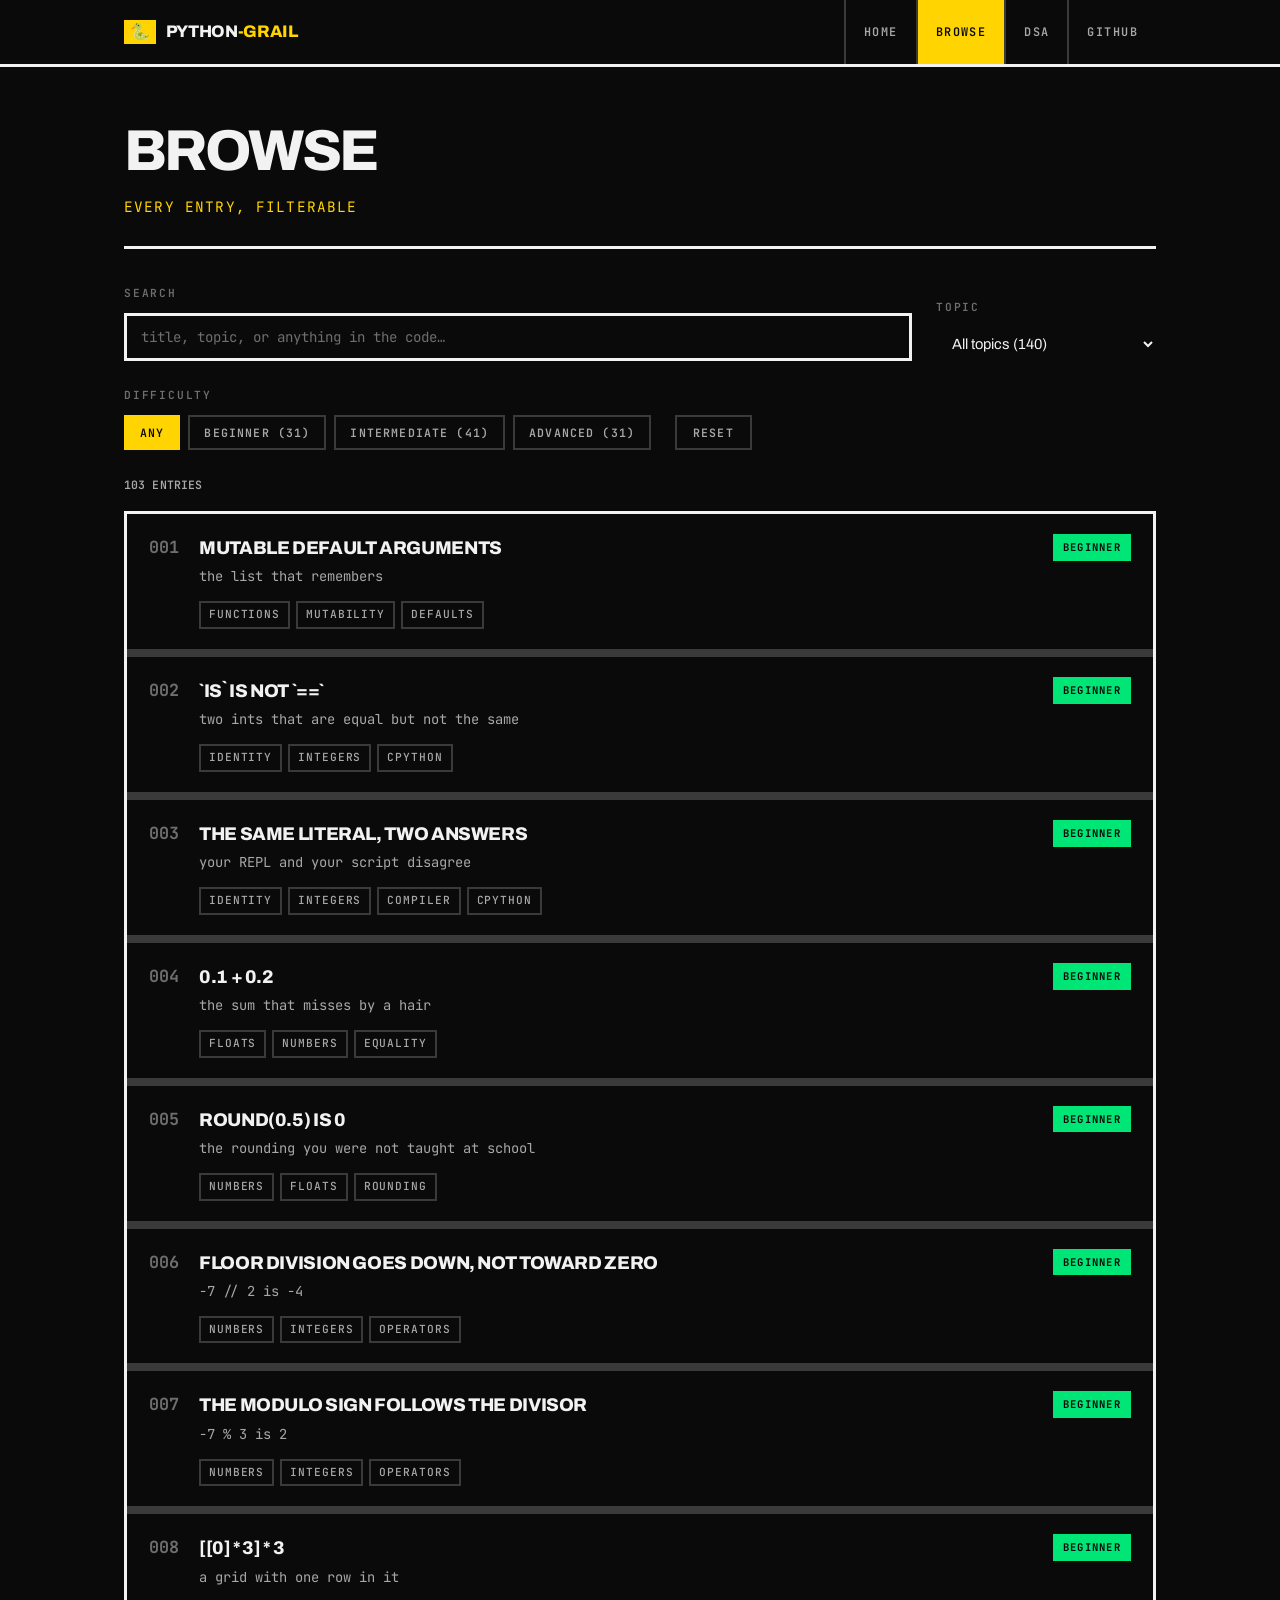
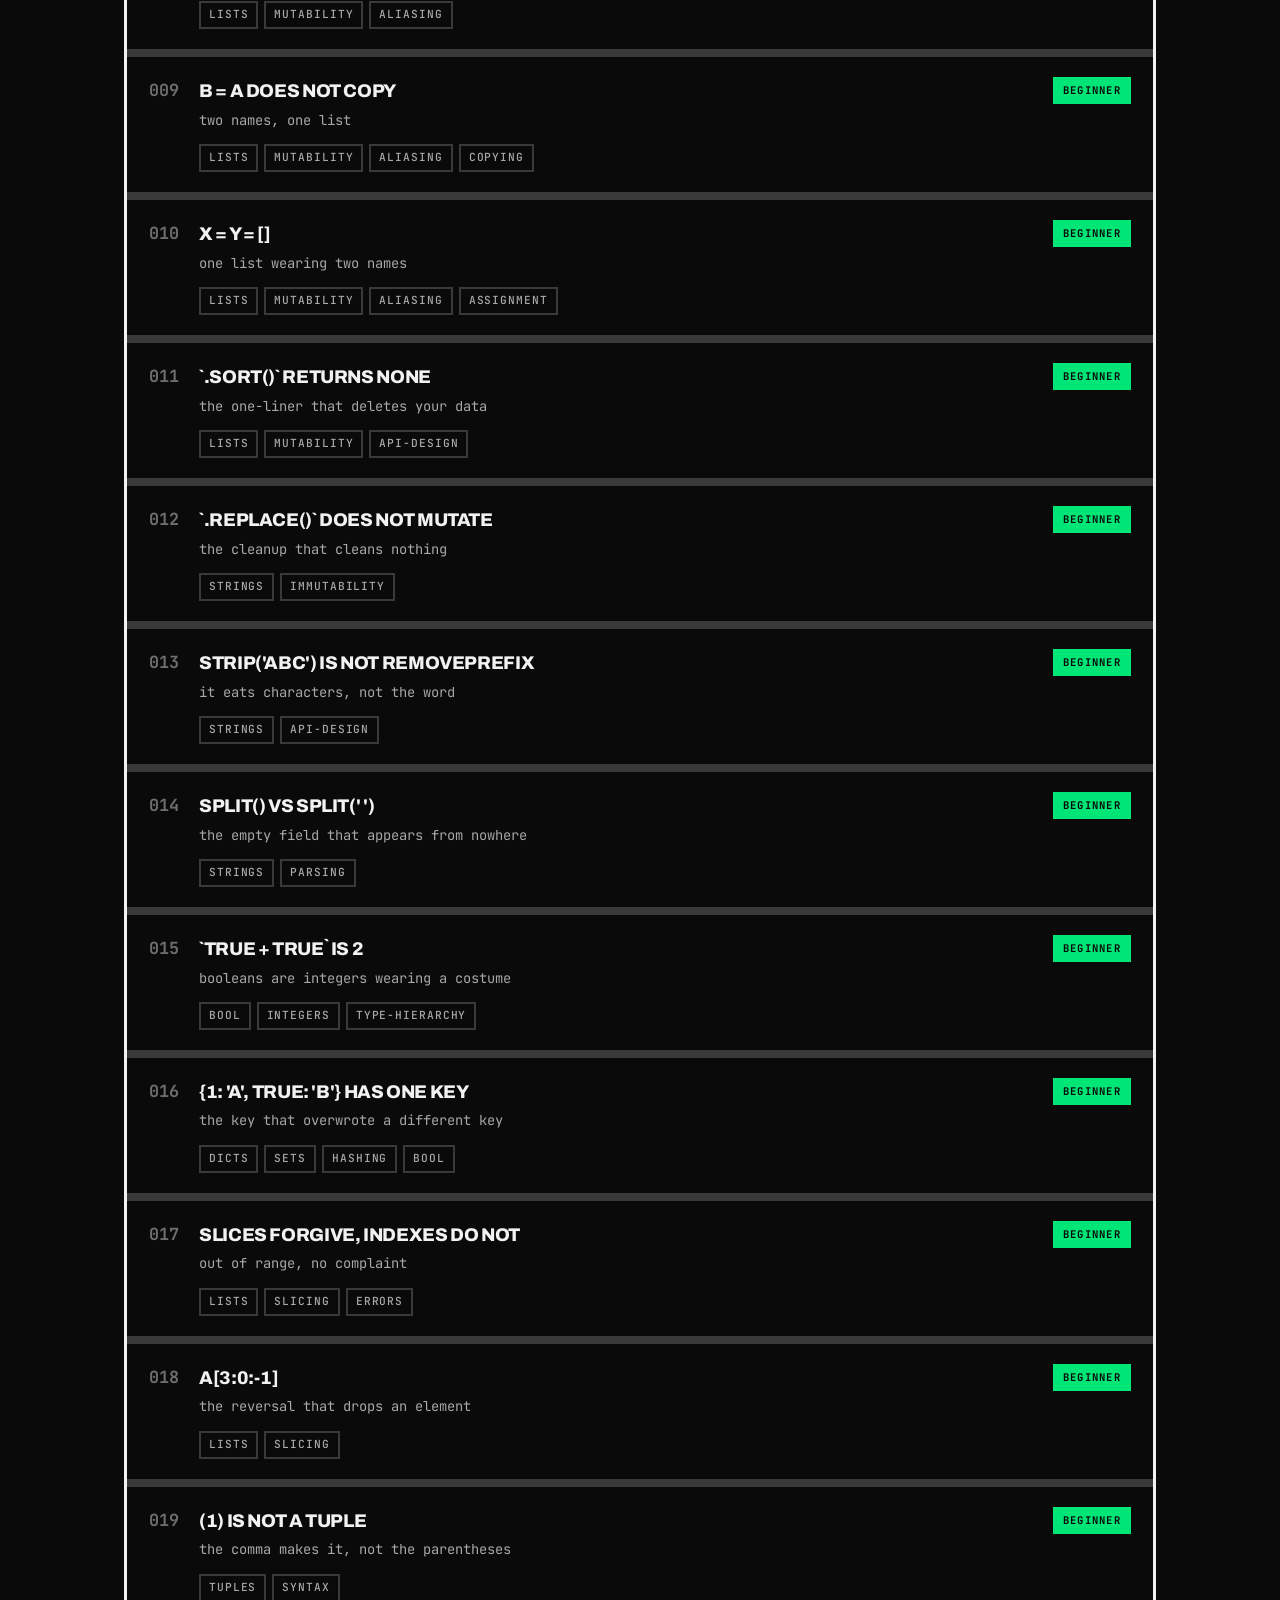
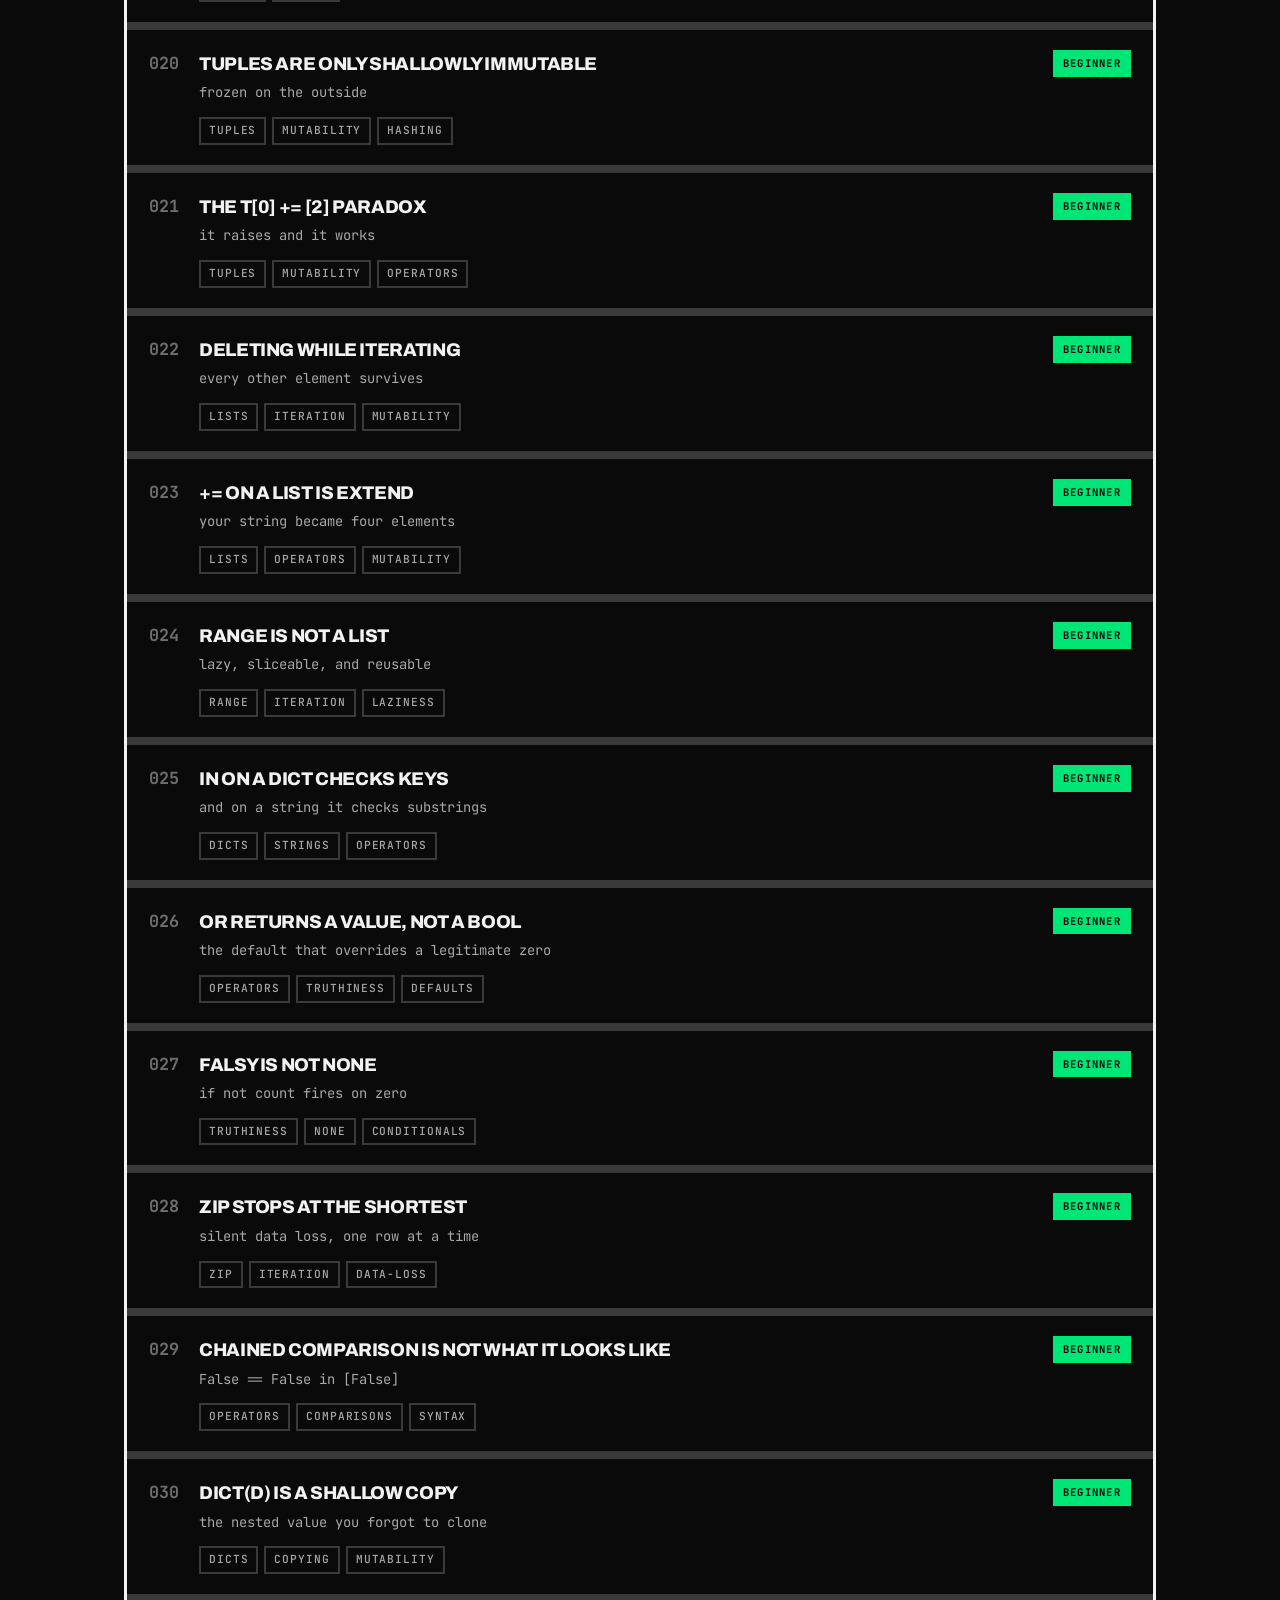
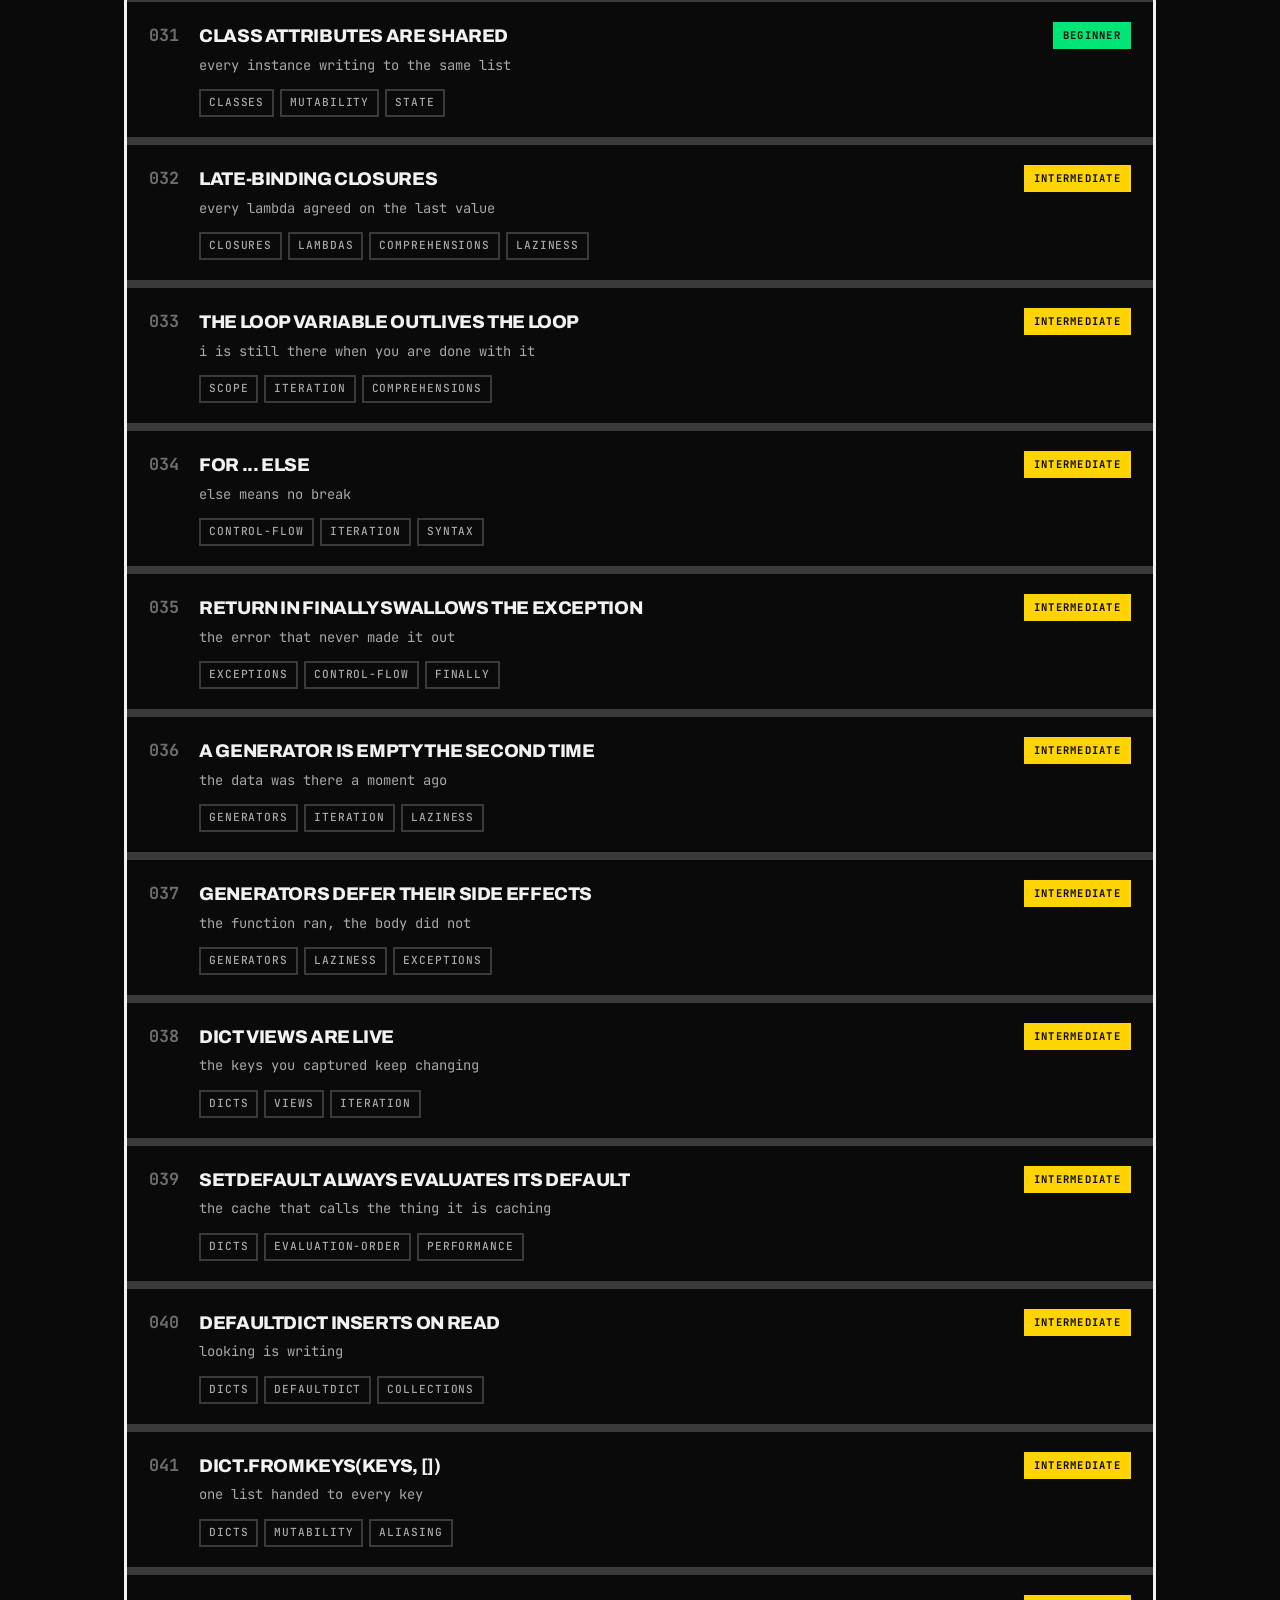
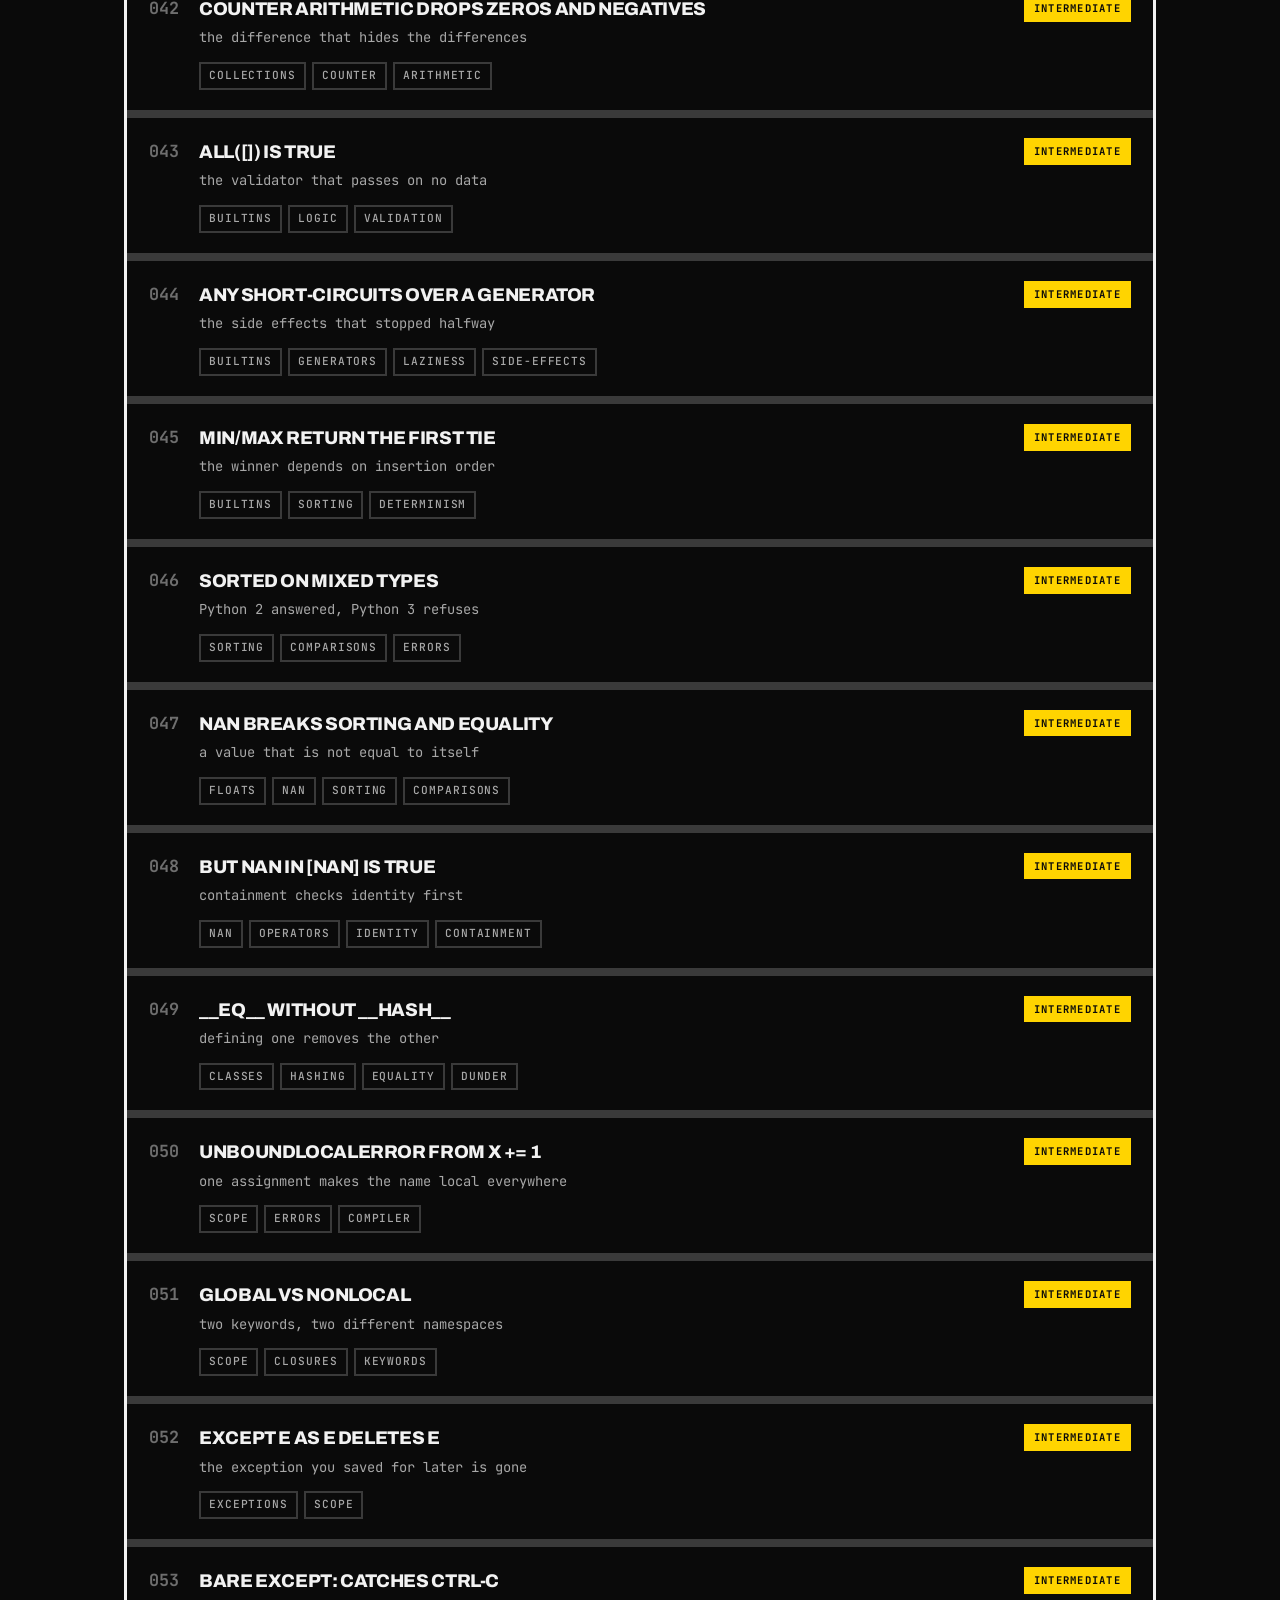
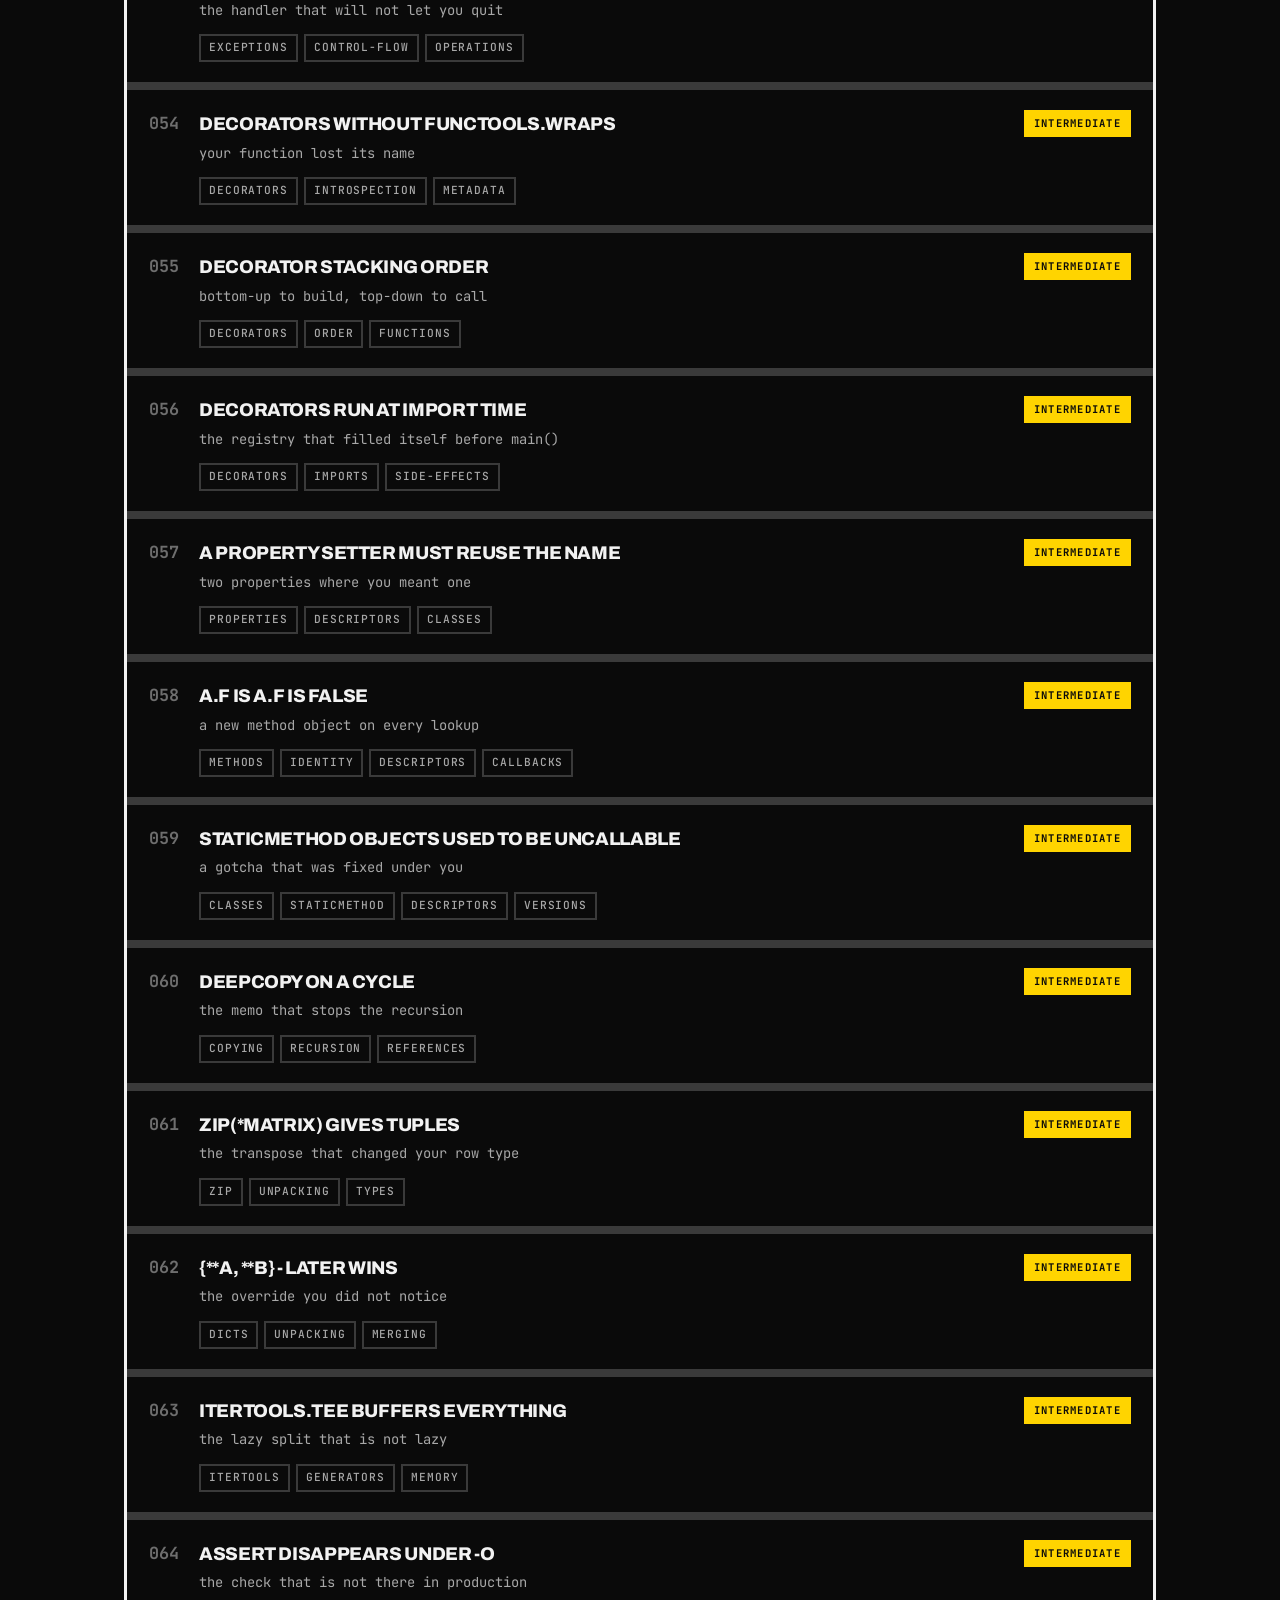
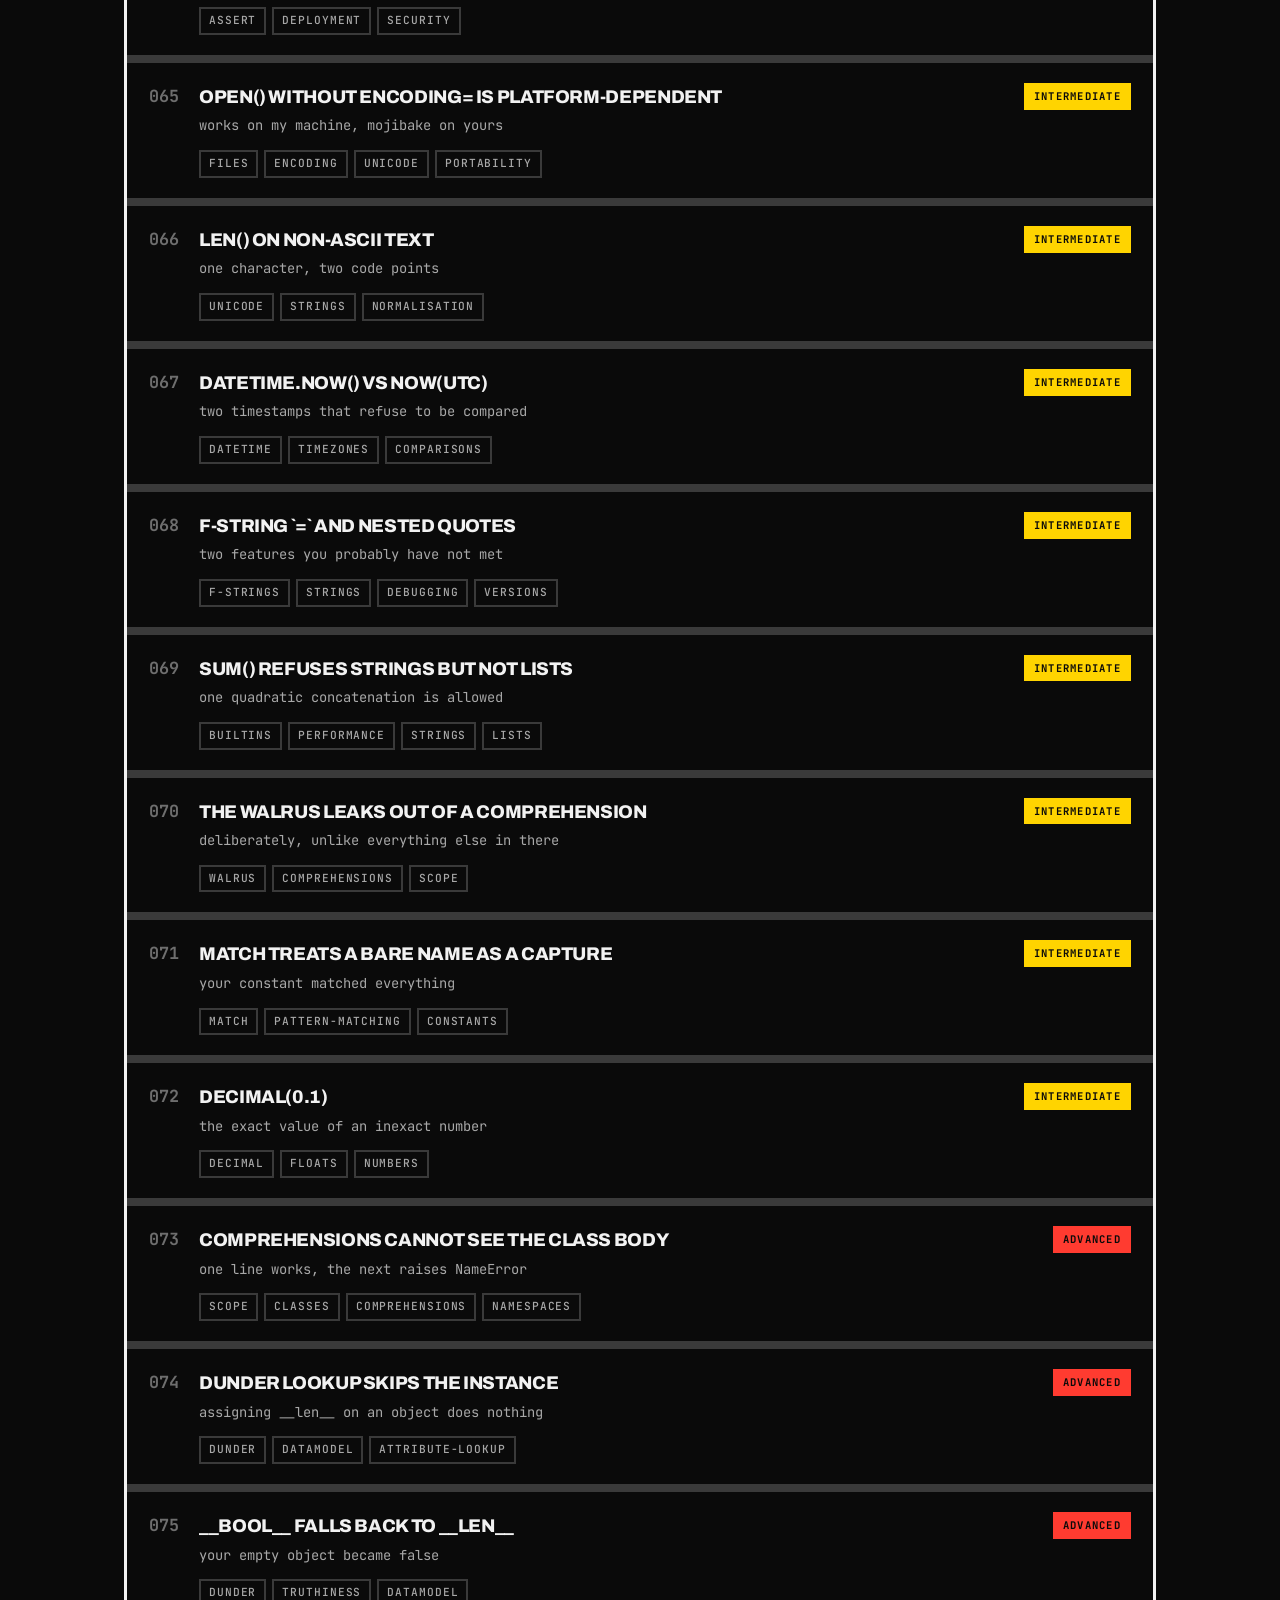
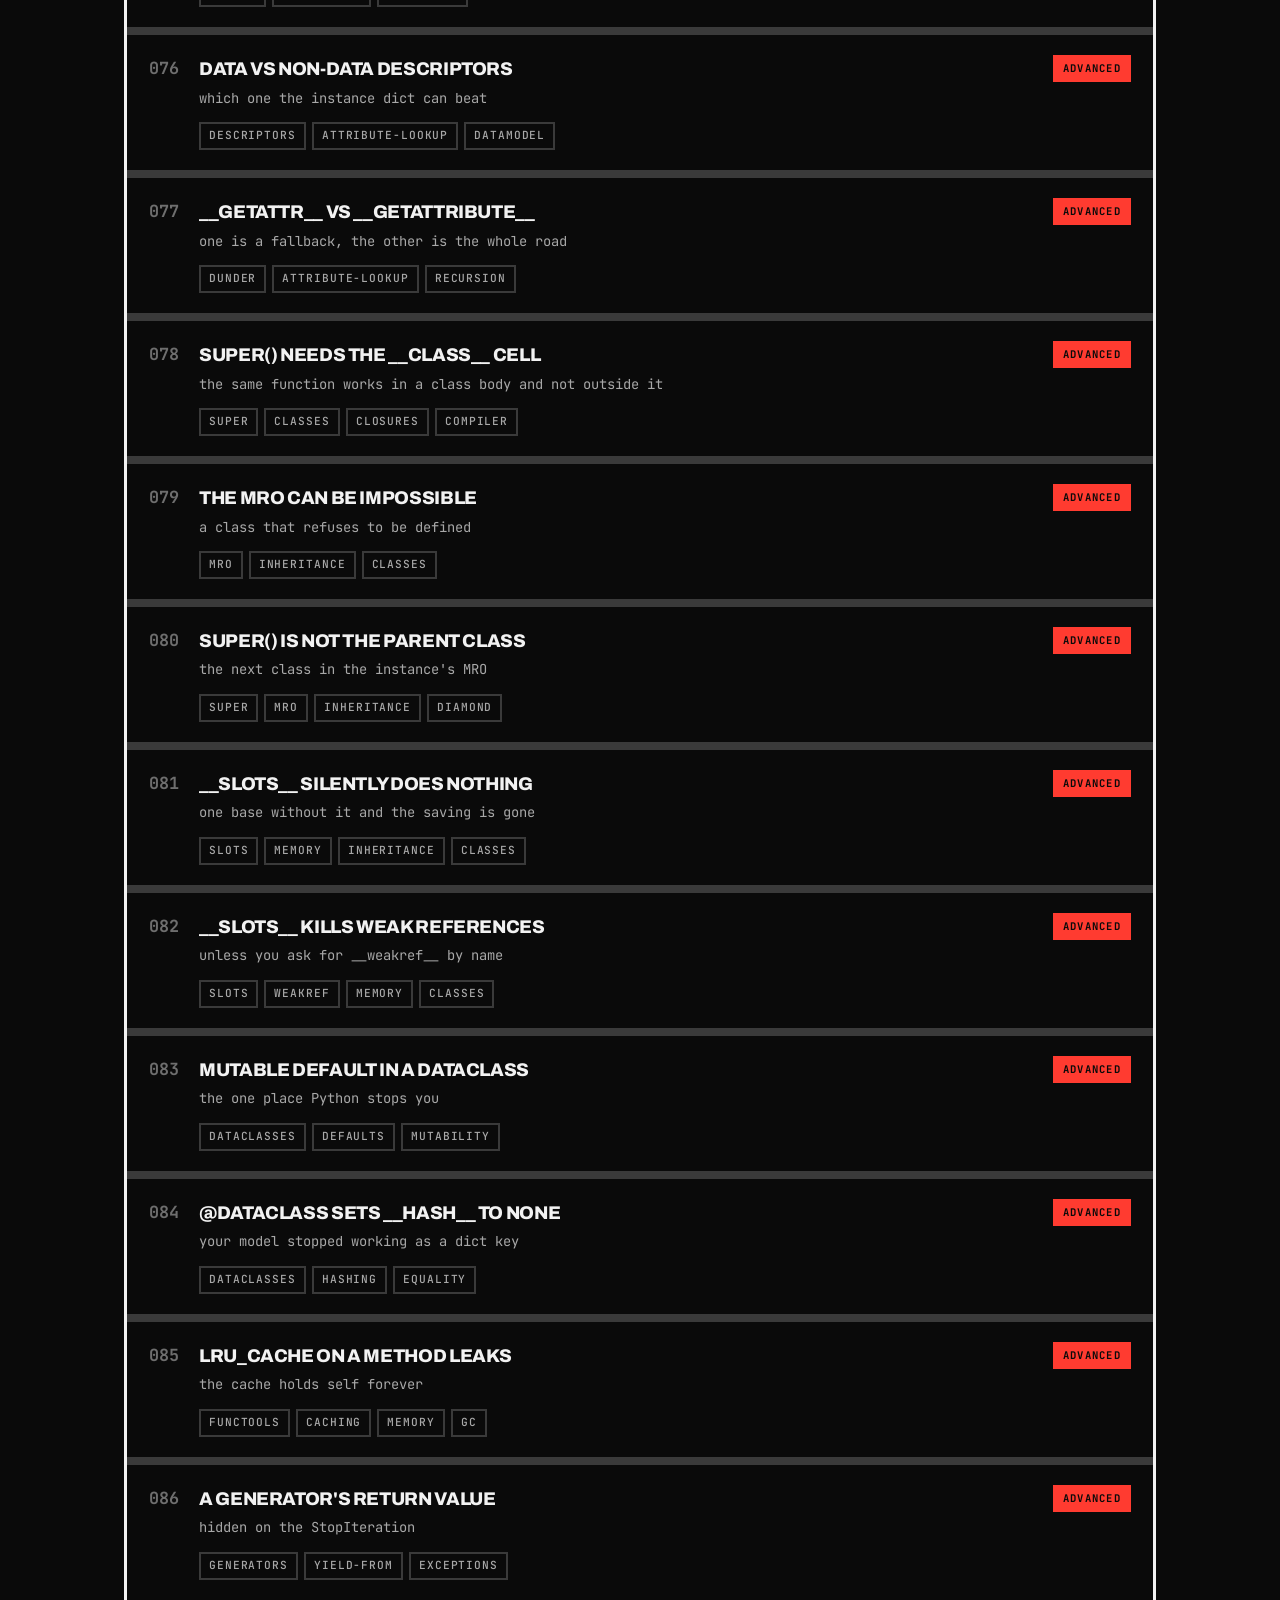
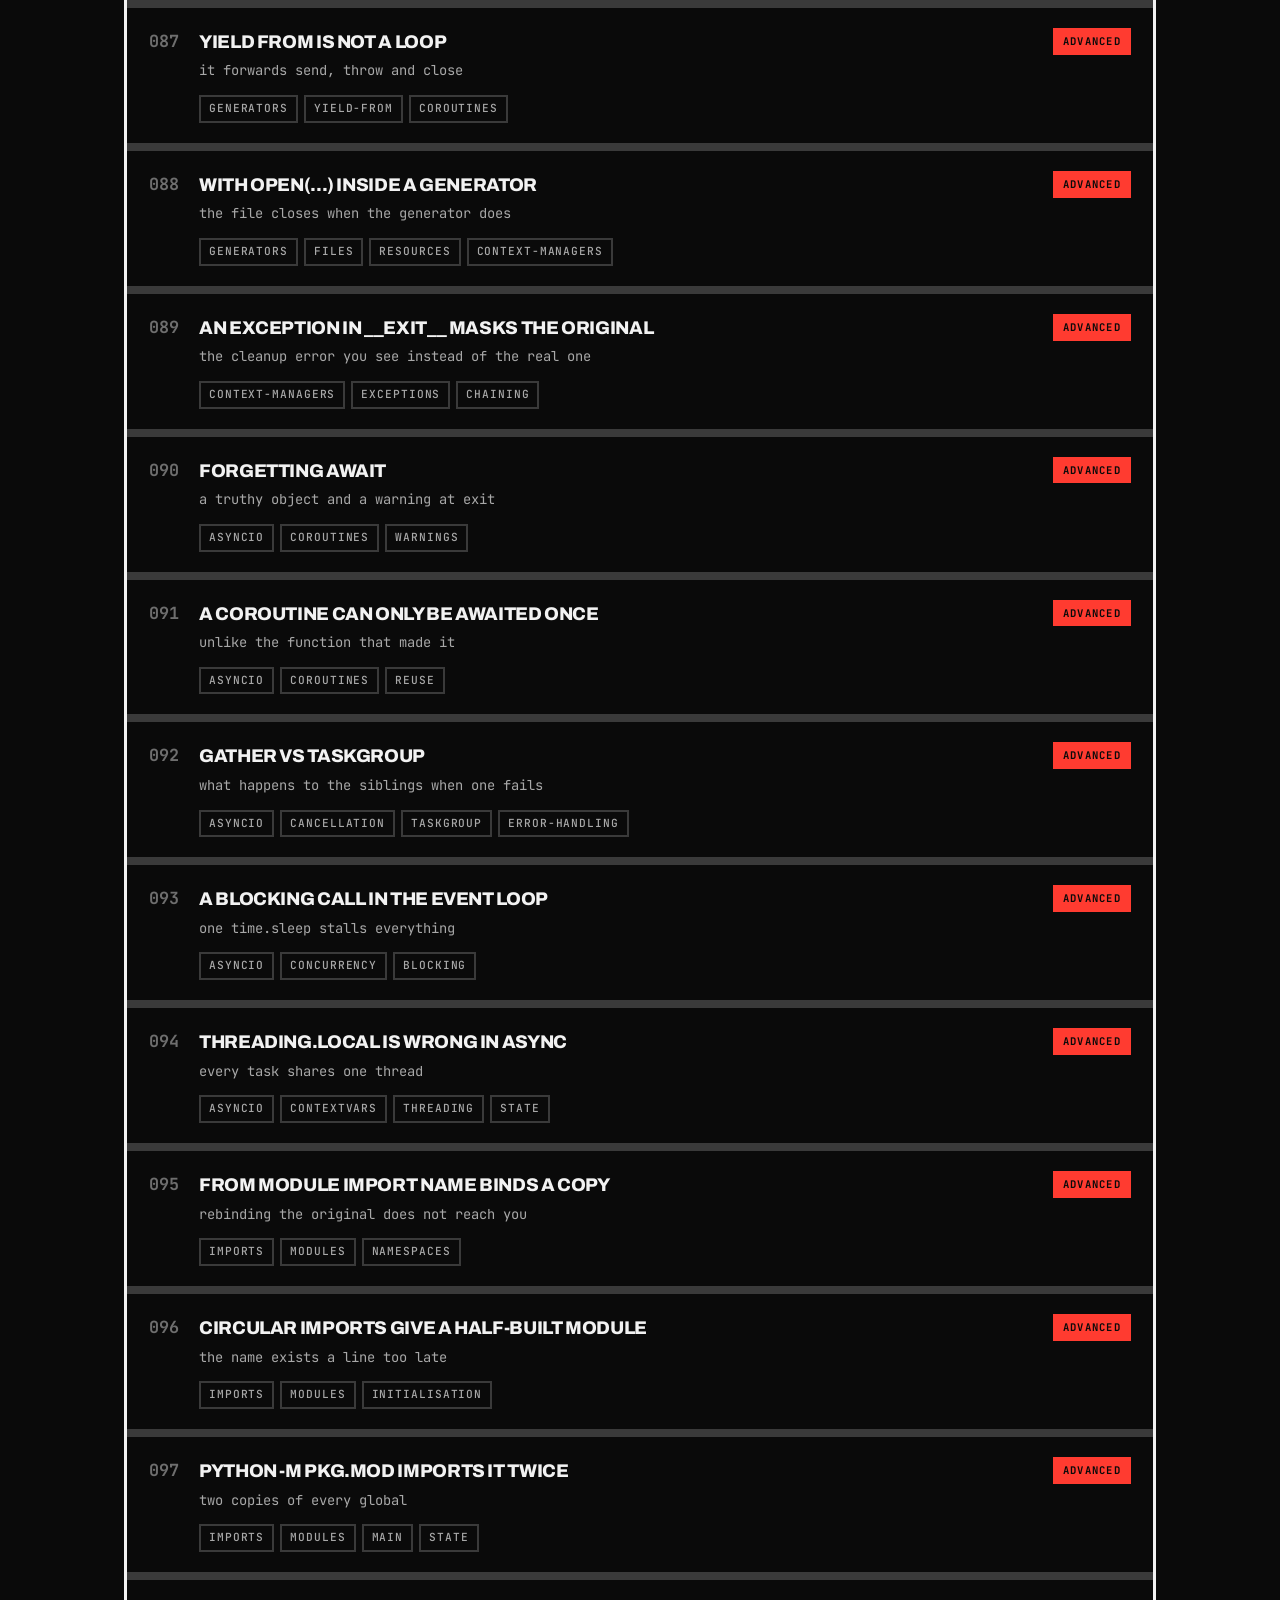
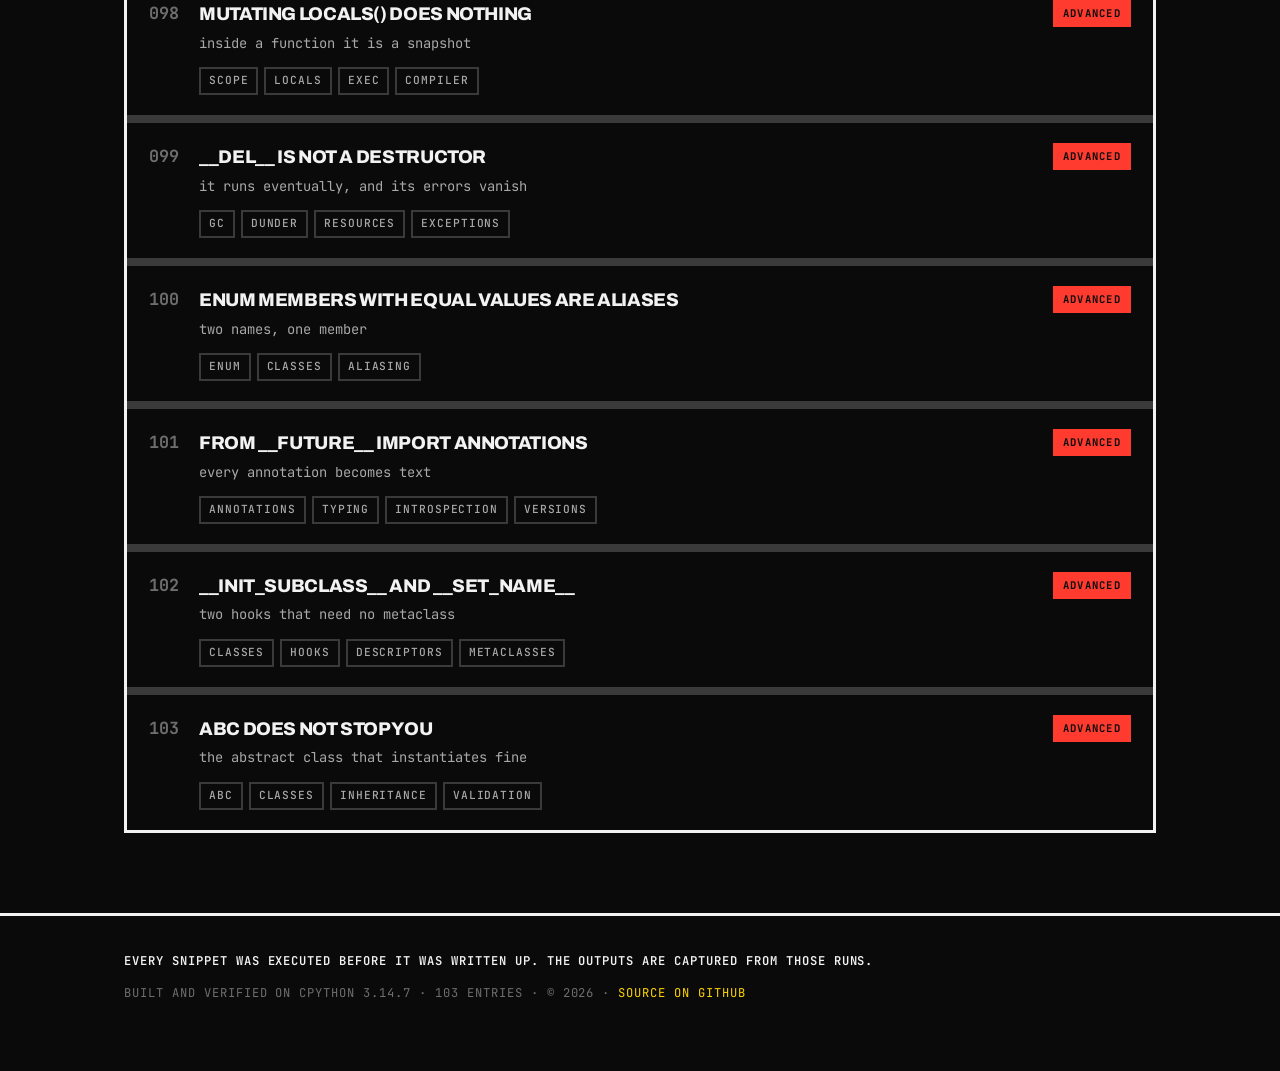
==== browse.html @ d0212a51 "Add DSA section: 18 binary tree problems, every solution executed New section after Browse, on the s" ====
<!DOCTYPE html>
<html lang="en">
<head>
<meta charset="utf-8">
<meta name="viewport" content="width=device-width, initial-scale=1">
<title>Browse &mdash; python-grail</title>
<meta name="description" content="Browse every python-grail entry by difficulty, topic or keyword.">
<link rel="preconnect" href="https://fonts.googleapis.com">
<link rel="preconnect" href="https://fonts.gstatic.com" crossorigin>
<link href="https://fonts.googleapis.com/css2?family=Archivo:wght@400;500;600;700;800;900&family=JetBrains+Mono:wght@400;500;600;700&display=swap" rel="stylesheet">
<link rel="stylesheet" href="assets/css/style.css">
</head>
<body>

<header class="site-header">
  <div class="wrap">
    <a class="brand" href="index.html">
      <span class="snake">&#128013;</span>
      <span>python<span class="accent">-grail</span></span>
    </a>
    <nav class="nav">
      <a href="index.html">Home</a>
      <a href="browse.html" class="active">Browse</a>
      <a href="dsa.html">DSA</a>
      <a class="gh" data-repo-link href="#" target="_blank" rel="noopener">GitHub</a>
    </nav>
  </div>
</header>

<main>
  <div class="wrap">
    <div class="entry-head">
      <h1>Browse</h1>
      <p class="subtitle">every entry, filterable</p>
    </div>

    <div class="entry-body">
      <div class="filters">
        <div class="filter-group search-box">
          <label for="q">Search</label>
          <input type="search" id="q" placeholder="title, topic, or anything in the code&hellip;" autocomplete="off">
        </div>
        <div class="filter-group">
          <label for="tag-select">Topic</label>
          <select id="tag-select"></select>
        </div>
      </div>

      <div class="filters">
        <div class="filter-group">
          <label>Difficulty</label>
          <div class="chips" id="difficulty-chips"></div>
        </div>
        <div class="filter-group">
          <label>&nbsp;</label>
          <button class="chip" type="button" id="reset">Reset</button>
        </div>
      </div>

      <p class="result-count" id="count"></p>
      <div class="entry-list" id="list"></div>
    </div>
  </div>
</main>

<footer class="site-footer">
  <div class="wrap">
    <p class="note">Every snippet was executed before it was written up. The outputs are captured from those runs.</p>
    <p>Built and verified on CPython <span data-python></span> &middot;
       <span data-count></span> entries &middot;
       &copy; <span data-year></span> &middot;
       <a data-repo-link href="#" target="_blank" rel="noopener">source on GitHub</a></p>
  </div>
</footer>

<script src="assets/js/data.js"></script>
<script src="assets/js/app.js"></script>
<script src="assets/js/browse.js"></script>
</body>
</html>
---- assets/css/style.css ----
/* ==========================================================================
   python-grail — neo-brutalist / Swiss International, dark
   Hard rectangles, thick rules, one accent, no ornament.
   ========================================================================== */

/* ---------- tokens ---------- */
:root {
  /* surfaces — flat, no gradients */
  --bg:        #0a0a0a;
  --bg-2:      #131313;
  --bg-code:   #000000;

  /* rules — the borders do all the work */
  --line:      #f2f2f2;   /* primary hard border */
  --line-2:    #3a3a3a;   /* secondary / internal rule */

  --text:      #f2f2f2;
  --text-dim:  #a8a8a8;
  --text-faint:#6e6e6e;
  --ink:       #0a0a0a;   /* text on top of a filled accent block */

  /* accents — flat primaries, no tints */
  --accent:    #ffd400;   /* python yellow, punched up */
  --green:     #00e676;
  --red:       #ff3b30;

  --beginner:     var(--green);
  --intermediate: var(--accent);
  --advanced:     var(--red);

  /* structure */
  --bw:        3px;       /* border weight */
  --bw-thin:   2px;
  --shadow:    6px 6px 0 var(--line);

  --mono: "JetBrains Mono", "SFMono-Regular", Menlo, Consolas, "Liberation Mono", monospace;
  --sans: "Archivo", "Helvetica Neue", Helvetica, Arial, sans-serif;
  --maxw: 1080px;
}

/* ---------- reset ---------- */
*, *::before, *::after { box-sizing: border-box; border-radius: 0 !important; }
html { scroll-behavior: smooth; }
body {
  margin: 0;
  background: var(--bg);
  color: var(--text);
  font-family: var(--sans);
  font-size: 16px;
  line-height: 1.6;
  -webkit-font-smoothing: antialiased;
}
a { color: var(--text); text-decoration: none; }
a:hover { text-decoration: none; }
p { margin: 0 0 1em; }
code, pre { font-family: var(--mono); }
::selection { background: var(--accent); color: var(--ink); }

/* ---------- Swiss type scale ---------- */
h1, h2, h3 {
  margin: 0;
  font-weight: 800;
  line-height: 0.98;
  letter-spacing: -0.035em;
  text-transform: uppercase;
}

/* small caps label — the recurring Swiss annotation */
.label,
.code-label,
.section-sub,
.filter-group > label,
.stat .l {
  font-family: var(--mono);
  font-size: 0.7rem;
  font-weight: 600;
  text-transform: uppercase;
  letter-spacing: 0.16em;
  color: var(--text-faint);
}

/* ---------- layout ---------- */
.wrap { max-width: var(--maxw); margin: 0 auto; padding: 0 24px; }

/* ---------- header ---------- */
.site-header {
  position: sticky; top: 0; z-index: 20;
  background: var(--bg);
  border-bottom: var(--bw) solid var(--line);
}
.site-header .wrap {
  display: flex; align-items: stretch; gap: 0;
  height: 64px;
}
.brand {
  display: flex; align-items: center; gap: 10px;
  font-weight: 800; font-size: 1.05rem;
  text-transform: uppercase; letter-spacing: -0.02em;
  padding-right: 24px;
}
.brand .snake {
  font-size: 1rem;
  background: var(--accent);
  padding: 4px 6px;
  line-height: 1;
}
.brand .accent { color: var(--accent); }

.nav { display: flex; gap: 0; margin-left: auto; align-items: stretch; }
.nav a {
  display: flex; align-items: center;
  padding: 0 18px;
  font-family: var(--mono);
  font-size: 0.74rem; font-weight: 600;
  text-transform: uppercase; letter-spacing: 0.12em;
  color: var(--text-dim);
  border-left: var(--bw-thin) solid var(--line-2);
}
.nav a:hover { background: var(--bg-2); color: var(--text); }
.nav a.active { background: var(--accent); color: var(--ink); }
.nav a.active:hover { background: var(--accent); color: var(--ink); }

/* ---------- hero ---------- */
.hero {
  padding: 84px 0 64px;
  border-bottom: var(--bw) solid var(--line);
}
.hero h1 {
  font-size: clamp(3rem, 11vw, 7rem);
  letter-spacing: -0.05em;
  line-height: 0.86;
  margin-bottom: 28px;
}
.hero h1 .accent { color: var(--accent); }
.tagline {
  display: inline-block;
  font-family: var(--mono);
  font-size: 0.85rem; font-weight: 700;
  text-transform: uppercase; letter-spacing: 0.1em;
  background: var(--accent); color: var(--ink);
  padding: 7px 12px;
  margin-bottom: 28px;
}
.hero .lede {
  color: var(--text-dim);
  font-size: 1.05rem;
  max-width: 58ch;
  border-left: var(--bw) solid var(--line-2);
  padding-left: 20px;
}

.cta-row { display: flex; gap: 16px; flex-wrap: wrap; margin-top: 36px; }
.btn {
  display: inline-block;
  padding: 14px 26px;
  font-family: var(--mono);
  font-size: 0.8rem; font-weight: 700;
  text-transform: uppercase; letter-spacing: 0.1em;
  border: var(--bw) solid var(--line);
  background: var(--bg);
  color: var(--text);
  box-shadow: var(--shadow);
  transition: transform .08s linear, box-shadow .08s linear;
}
.btn:hover { transform: translate(3px, 3px); box-shadow: 3px 3px 0 var(--line); }
.btn:active { transform: translate(6px, 6px); box-shadow: 0 0 0 var(--line); }
.btn-primary {
  background: var(--accent); color: var(--ink); border-color: var(--accent);
  box-shadow: var(--shadow);
}
.btn-primary:hover { box-shadow: 3px 3px 0 var(--line); }
.btn-primary:active { box-shadow: 0 0 0 var(--line); }

/* ---------- sections ---------- */
section { padding: 64px 0; border-bottom: var(--bw-thin) solid var(--line-2); }
section:last-of-type { border-bottom: 0; }
.section-title {
  font-size: clamp(1.5rem, 3.4vw, 2.1rem);
  margin-bottom: 10px;
}
.section-sub { margin-bottom: 28px; }

/* running text inside a section keeps a measure */
section p:not(.section-sub) { max-width: 68ch; color: var(--text-dim); }
section p strong, section p em { color: var(--text); }

/* ---------- stats: shared-rule grid ---------- */
.stats {
  display: grid;
  grid-template-columns: repeat(auto-fit, minmax(150px, 1fr));
  gap: var(--bw);
  background: var(--line);
  border: var(--bw) solid var(--line);
}
.stat { background: var(--bg); padding: 24px; }
.stat .n {
  font-family: var(--mono);
  font-size: 2.6rem; font-weight: 700;
  line-height: 1; letter-spacing: -0.04em;
  margin-bottom: 10px;
}
.stat.beginner .n     { color: var(--beginner); }
.stat.intermediate .n { color: var(--intermediate); }
.stat.advanced .n     { color: var(--advanced); }

/* ---------- entry list: one bordered block, hard rules between rows ---------- */
.entry-list {
  display: grid;
  gap: var(--bw-thin);
  background: var(--line-2);
  border: var(--bw) solid var(--line);
}
.entry-card {
  display: flex; align-items: flex-start; gap: 20px;
  background: var(--bg);
  padding: 20px 22px;
  color: var(--text);
  transition: background .1s linear, box-shadow .1s linear;
}
.entry-card:hover {
  background: var(--bg-2);
  box-shadow: inset 8px 0 0 var(--accent);
}
.entry-card .num {
  font-family: var(--mono);
  font-size: 1.05rem; font-weight: 700;
  color: var(--text-faint);
  min-width: 2ch;
}
.entry-card:hover .num { color: var(--accent); }
.entry-card .body { flex: 1; min-width: 0; }
.entry-card .title {
  font-weight: 800; font-size: 1.15rem;
  text-transform: uppercase; letter-spacing: -0.02em;
}
.entry-card .subtitle {
  display: inline-block;
  color: var(--text-dim); font-size: 0.86rem; font-family: var(--mono);
  margin-top: 2px;
}
.entry-card .tags { margin-top: 12px; display: flex; flex-wrap: wrap; gap: 6px; }

/* ---------- badges + tags: hard blocks ---------- */
.badge {
  font-family: var(--mono);
  font-size: 0.66rem; font-weight: 700;
  text-transform: uppercase; letter-spacing: 0.12em;
  padding: 5px 10px;
  color: var(--ink);
  white-space: nowrap;
  align-self: flex-start;
}
.badge.beginner     { background: var(--beginner); }
.badge.intermediate { background: var(--intermediate); }
.badge.advanced     { background: var(--advanced); }

.tag {
  font-family: var(--mono); font-size: 0.7rem; font-weight: 500;
  text-transform: uppercase; letter-spacing: 0.08em;
  color: var(--text-dim);
  border: var(--bw-thin) solid var(--line-2);
  padding: 3px 8px;
}

/* ---------- filters ---------- */
.filters {
  display: flex; flex-wrap: wrap; gap: 24px; align-items: flex-end;
  margin-bottom: 26px;
}
.filter-group { display: flex; flex-direction: column; gap: 10px; }
.chips { display: flex; flex-wrap: wrap; gap: 8px; }
.chip {
  font-family: var(--mono);
  font-size: 0.72rem; font-weight: 600;
  text-transform: uppercase; letter-spacing: 0.1em;
  padding: 8px 14px;
  border: var(--bw-thin) solid var(--line-2);
  background: var(--bg);
  color: var(--text-dim);
  cursor: pointer;
}
.chip:hover { border-color: var(--line); color: var(--text); }
.chip[aria-pressed="true"] {
  background: var(--accent); border-color: var(--accent); color: var(--ink);
}
.search-box { flex: 1; min-width: 240px; }
.search-box input {
  width: 100%;
  background: var(--bg);
  border: var(--bw) solid var(--line);
  color: var(--text);
  padding: 12px 14px;
  font-family: var(--mono); font-size: 0.88rem;
}
.search-box input:focus { outline: none; border-color: var(--accent); }
.search-box input::placeholder { color: var(--text-faint); text-transform: none; }
.result-count {
  font-family: var(--mono); font-size: 0.72rem; font-weight: 600;
  text-transform: uppercase; letter-spacing: 0.14em;
  color: var(--text-faint);
  margin-bottom: 16px;
}
.empty {
  font-family: var(--mono); text-transform: uppercase; letter-spacing: 0.1em;
  color: var(--text-faint); text-align: center; padding: 56px 0;
  background: var(--bg);
}

/* ---------- code ---------- */
pre.code {
  background: var(--bg-code);
  border: var(--bw) solid var(--line);
  padding: 20px;
  overflow-x: auto;
  font-size: 0.88rem;
  line-height: 1.65;
  margin: 0 0 22px;
  tab-size: 4;
}
pre.code.output { border-left: 10px solid var(--accent); color: var(--text-dim); }
pre.code.output.error { border-left-color: var(--advanced); }
.code-label { margin: 0 0 8px; }

/* python syntax colours — flat, high contrast */
.tok-kw   { color: #ff6b6b; font-weight: 600; }
.tok-str  { color: #7ee787; }
.tok-num  { color: #7fb5ff; }
.tok-com  { color: #6e6e6e; }
.tok-fn   { color: #d2a8ff; }
.tok-bi   { color: var(--accent); }
.tok-dec  { color: #00e676; }
.tok-ps1  { color: #6e6e6e; }

/* ---------- entry page ---------- */
.entry-head {
  padding: 56px 0 28px;
  border-bottom: var(--bw) solid var(--line);
  margin-bottom: 36px;
}
.entry-head .meta { display: flex; align-items: center; gap: 12px; margin-bottom: 18px; flex-wrap: wrap; }
.entry-head .num {
  font-family: var(--mono); font-size: 0.8rem; font-weight: 700;
  letter-spacing: 0.12em;
  background: var(--line); color: var(--ink);
  padding: 5px 10px;
}
.entry-head h1 { font-size: clamp(2rem, 6.5vw, 3.6rem); letter-spacing: -0.045em; }
.entry-head .subtitle {
  font-family: var(--mono); font-size: 0.9rem;
  text-transform: uppercase; letter-spacing: 0.08em;
  color: var(--accent);
  margin: 16px 0 0;
}
.entry-head .tags { margin-top: 20px; display: flex; gap: 6px; flex-wrap: wrap; }

.entry-body { padding: 0 0 80px; }
.entry-body p, .entry-body .question-line, .entry-body .guesses,
.entry-body .takeaway, .entry-body .refs { max-width: 76ch; }
.entry-body h2 {
  font-size: 1.35rem;
  margin: 48px 0 16px;
  padding-bottom: 8px;
  border-bottom: var(--bw) solid var(--line);
}
.entry-body h2:first-child { margin-top: 0; }
.entry-body p { color: var(--text-dim); }
.entry-body strong { color: var(--text); }
/* prose links only — not cards, chips or nav blocks living inside .entry-body */
.entry-body p > a,
.entry-body li > a,
.entry-body .takeaway a {
  color: var(--accent); text-decoration: underline; text-underline-offset: 3px;
}
/* inline code only — never the <code> inside a <pre class="code"> */
.entry-body :not(pre) > code {
  background: var(--bg-code);
  border: var(--bw-thin) solid var(--line-2);
  padding: 1px 6px;
  font-size: 0.86em;
  color: var(--accent);
}
pre.code > code { background: none; border: 0; padding: 0; color: inherit; font-size: inherit; }
.question-line {
  font-family: var(--mono); font-size: 0.86rem;
  color: var(--text);
  border-left: 10px solid var(--line-2);
  padding: 4px 0 4px 16px;
  margin-bottom: 18px;
}

details.reveal {
  border: var(--bw) solid var(--line);
  margin-bottom: 16px;
}
details.reveal > summary {
  cursor: pointer;
  list-style: none;
  padding: 14px 18px;
  font-family: var(--mono);
  font-size: 0.78rem; font-weight: 700;
  text-transform: uppercase; letter-spacing: 0.12em;
  background: var(--accent); color: var(--ink);
  user-select: none;
}
details.reveal > summary::-webkit-details-marker { display: none; }
details.reveal > summary::before { content: "[+] "; }
details.reveal[open] > summary::before { content: "[-] "; }
details.reveal[open] > summary { border-bottom: var(--bw) solid var(--line); }
.reveal-inner { padding: 20px 18px 0; }
.reveal-inner pre.code:last-child { margin-bottom: 20px; }

.guesses {
  font-family: var(--mono); font-size: 0.82rem;
  color: var(--text-faint);
  margin: 16px 0 0; padding-left: 20px;
  list-style: square;
}
.guesses li { margin-bottom: 4px; }

.takeaway {
  border: var(--bw) solid var(--accent);
  border-left-width: 12px;
  background: var(--bg-2);
  padding: 18px 20px;
  color: var(--text);
  margin: 36px 0;
}
.takeaway strong {
  display: block;
  font-family: var(--mono); font-size: 0.72rem; font-weight: 700;
  text-transform: uppercase; letter-spacing: 0.16em;
  color: var(--accent);
  margin-bottom: 6px;
}

.refs { list-style: none; padding: 0; margin: 0; }
.refs li {
  font-family: var(--mono); font-size: 0.82rem;
  border-bottom: var(--bw-thin) solid var(--line-2);
  padding: 10px 0;
}
.refs li::before { content: "→ "; color: var(--text-faint); }

.entry-nav {
  display: grid; grid-template-columns: 1fr 1fr;
  gap: var(--bw-thin);
  background: var(--line-2);
  border: var(--bw) solid var(--line);
  margin-top: 56px;
}
.entry-nav > * {
  background: var(--bg);
  padding: 18px 20px;
  font-family: var(--mono); font-size: 0.78rem; font-weight: 600;
  text-transform: uppercase; letter-spacing: 0.06em;
}
.entry-nav a:hover { background: var(--accent); color: var(--ink); }
.entry-nav > *:last-child { text-align: right; }

/* ---------- footer ---------- */
.site-footer {
  border-top: var(--bw) solid var(--line);
  padding: 36px 0 56px;
  color: var(--text-faint);
  font-family: var(--mono);
  font-size: 0.76rem;
  text-transform: uppercase;
  letter-spacing: 0.08em;
}
.site-footer .note { color: var(--text); font-weight: 600; }
.site-footer a { color: var(--accent); }
.site-footer a:hover { background: var(--accent); color: var(--ink); }

/* ---------- responsive ---------- */
@media (max-width: 720px) {
  :root { --bw: 2px; --bw-thin: 2px; }
  .wrap { padding: 0 16px; }
  .site-header .wrap { height: 56px; }
  .brand { font-size: 0.9rem; padding-right: 12px; }
  .nav a { padding: 0 11px; font-size: 0.65rem; letter-spacing: 0.08em; }
  .hero { padding: 48px 0 40px; }
  section { padding: 44px 0; }
  .entry-card { flex-wrap: wrap; gap: 12px; }
  .entry-nav { grid-template-columns: 1fr; }
  .entry-nav > *:last-child { text-align: left; }
}

/* ---------- added for the full collection ---------- */
.filter-group select {
  background: var(--bg-raised);
  border: 1px solid var(--border);
  border-radius: var(--radius);
  color: var(--text);
  padding: 8px 12px;
  font-family: inherit;
  font-size: 0.92rem;
  min-width: 220px;
  cursor: pointer;
}
.filter-group select:focus { outline: none; border-color: var(--py-blue); }

.caveat {
  border-left: 3px solid var(--advanced);
  background: var(--bg-raised);
  border-radius: 0 var(--radius) var(--radius) 0;
  padding: 14px 18px;
  color: var(--text-dim);
  margin: 22px 0;
  font-size: 0.94rem;
}
.caveat strong { color: var(--advanced); }

.tok-dun { color: #d2a8ff; }

.entry-card .num { font-variant-numeric: tabular-nums; }
.entry-list { gap: 8px; }
.result-count { letter-spacing: 0.01em; }

#reset { padding: 8px 16px; }

@media (max-width: 620px) {
  .filter-group select { min-width: 0; width: 100%; }
  .filters { gap: 12px; }
}

/* ================= DSA section ================= */
:root {
  --easy:   #4ade80;
  --medium: #ffd43b;
  --hard:   #f87171;
  --lc:     #ffa116;
}

.dsa-intro {
  color: var(--text-dim);
  max-width: 68ch;
  margin-bottom: 26px;
}

/* ---- topic cards ---- */
.topic-grid {
  display: grid;
  grid-template-columns: repeat(auto-fit, minmax(260px, 1fr));
  gap: 12px;
  margin-bottom: 8px;
}
.topic-card {
  display: block;
  background: var(--bg-raised);
  border: 1px solid var(--border);
  border-radius: var(--radius);
  padding: 20px 22px;
  color: var(--text);
  transition: border-color .12s ease, transform .12s ease;
}
.topic-card:hover {
  text-decoration: none;
  border-color: var(--py-blue);
  transform: translateY(-2px);
}
.topic-card.stub { opacity: .62; }
.topic-card.stub:hover { border-color: var(--border); transform: none; }
.topic-card h3 { font-size: 1.15rem; letter-spacing: -0.02em; margin-bottom: 4px; }
.topic-card .subtitle {
  font-family: var(--mono);
  font-size: 0.84rem;
  color: var(--text-faint);
  display: block;
  margin-bottom: 14px;
}
.topic-card .meta {
  display: flex; align-items: center; gap: 8px; flex-wrap: wrap;
  font-family: var(--mono); font-size: 0.8rem; color: var(--text-faint);
}
.topic-card .big {
  font-family: var(--mono);
  font-size: 1.7rem;
  font-weight: 700;
  color: var(--py-yellow);
  letter-spacing: -0.02em;
  line-height: 1;
}

/* ---- convention callout ---- */
.dsa-callout {
  border-left: 3px solid var(--py-blue);
  background: var(--bg-raised);
  border-radius: 0 var(--radius) var(--radius) 0;
  padding: 14px 18px;
  margin: 0 0 30px;
  color: var(--text-dim);
  font-size: 0.93rem;
}
.dsa-callout p { margin: 0 0 8px; }
.dsa-callout p:last-child { margin: 0; }

/* ---- sections within a topic ---- */
.dsa-section { margin-bottom: 40px; }
.dsa-section-head {
  display: flex; gap: 14px; align-items: baseline;
  margin-bottom: 12px;
}
.dsa-section-head .idx {
  font-family: var(--mono);
  font-size: 0.82rem;
  color: var(--py-yellow);
  font-weight: 700;
  padding-top: 4px;
}
.dsa-section-head h2 {
  font-size: 1.2rem;
  letter-spacing: -0.02em;
}
.dsa-idea {
  color: var(--text-dim);
  font-size: 0.95rem;
  max-width: 74ch;
  margin-left: 32px;
  margin-bottom: 18px;
}
.dsa-idea p { margin: 0 0 10px; }
.dsa-idea p:last-child { margin: 0; }

/* ---- problem rows ---- */
.prob-list { display: flex; flex-direction: column; gap: 8px; margin-left: 32px; }
.prob-card {
  display: flex; align-items: center; gap: 14px;
  background: var(--bg-raised);
  border: 1px solid var(--border);
  border-radius: var(--radius);
  padding: 13px 16px;
  color: var(--text);
  transition: border-color .12s ease, transform .12s ease;
}
.prob-card:hover {
  text-decoration: none;
  border-color: var(--py-blue);
  transform: translateX(2px);
}
.prob-card .lc-num {
  font-family: var(--mono);
  font-size: 0.82rem;
  color: var(--text-faint);
  min-width: 34px;
  font-variant-numeric: tabular-nums;
}
.prob-card .name { flex: 1; font-weight: 550; font-size: 0.99rem; }
.prob-card .n-approaches {
  font-family: var(--mono);
  font-size: 0.76rem;
  color: var(--text-faint);
  white-space: nowrap;
}

.badge.easy   { color: var(--easy); }
.badge.medium { color: var(--medium); }
.badge.hard   { color: var(--hard); }

/* ---- leetcode link ---- */
.lc-link {
  display: inline-flex; align-items: center; gap: 7px;
  border: 1px solid var(--border);
  border-radius: 8px;
  padding: 7px 13px;
  font-size: 0.86rem;
  font-weight: 600;
  color: var(--text-dim);
  white-space: nowrap;
}
.lc-link:hover {
  text-decoration: none;
  border-color: var(--lc);
  color: var(--lc);
  background: rgba(255, 161, 22, 0.07);
}
.lc-link svg { flex-shrink: 0; display: block; }
.lc-mark { width: 15px; height: 15px; }

/* ---- problem page ---- */
.prob-head { padding: 40px 0 6px; }
.prob-head .meta {
  display: flex; align-items: center; gap: 10px; flex-wrap: wrap;
  margin-bottom: 12px;
}
.prob-head .crumb {
  font-family: var(--mono); font-size: 0.82rem; color: var(--text-faint);
}
.prob-head .crumb a { color: var(--text-faint); }
.prob-head .crumb a:hover { color: var(--py-blue-lt); }
.prob-head h1 { font-size: clamp(1.5rem, 4vw, 2rem); letter-spacing: -0.025em; }
.prob-head .actions { margin-top: 16px; display: flex; gap: 10px; flex-wrap: wrap; }

.framing { color: var(--text-dim); max-width: 72ch; }

/* ---- complexity summary table ---- */
.cx-table {
  width: 100%;
  border-collapse: collapse;
  font-size: 0.9rem;
  margin: 8px 0 30px;
  border: 1px solid var(--border);
  border-radius: var(--radius);
  overflow: hidden;
}
.cx-table th, .cx-table td {
  text-align: left;
  padding: 10px 14px;
  border-bottom: 1px solid var(--border-soft);
}
.cx-table th {
  background: var(--bg-raised);
  font-size: 0.74rem;
  text-transform: uppercase;
  letter-spacing: 0.08em;
  color: var(--text-faint);
  font-weight: 600;
}
.cx-table tr:last-child td { border-bottom: 0; }
.cx-table td:first-child { font-weight: 550; }
.cx-table .cx { font-family: var(--mono); font-size: 0.86rem; color: var(--py-blue-lt); }
.cx-table tr.is-best td:first-child::after {
  content: " ★";
  color: var(--py-yellow);
}

/* ---- one approach ---- */
.approach {
  border: 1px solid var(--border);
  border-radius: var(--radius);
  padding: 18px 20px 4px;
  margin-bottom: 16px;
  background: var(--bg-raised);
}
.approach.is-best { border-color: rgba(255, 212, 59, 0.42); }
.approach-head {
  display: flex; align-items: center; gap: 10px; flex-wrap: wrap;
  margin-bottom: 14px;
}
.approach-head h3 { font-size: 1.04rem; letter-spacing: -0.015em; }
.approach-head .pill {
  font-family: var(--mono);
  font-size: 0.72rem;
  text-transform: uppercase;
  letter-spacing: 0.06em;
  border: 1px solid var(--border);
  border-radius: 999px;
  padding: 3px 9px;
  color: var(--text-faint);
}
.approach-head .pill.star { color: var(--py-yellow); border-color: var(--py-yellow); }
.cx-inline {
  display: flex; gap: 20px; flex-wrap: wrap;
  font-family: var(--mono); font-size: 0.85rem;
  margin-bottom: 14px;
}
.cx-inline b {
  color: var(--text-faint);
  font-weight: 500;
  font-size: 0.74rem;
  text-transform: uppercase;
  letter-spacing: 0.07em;
  margin-right: 6px;
}
.cx-inline span { color: var(--py-yellow); }
.approach .why { color: var(--text-dim); font-size: 0.94rem; }
.approach .why p { margin: 0 0 10px; }
.approach pre.code { margin-bottom: 18px; }

.pitfall {
  border-left: 3px solid var(--hard);
  background: var(--bg-raised);
  border-radius: 0 var(--radius) var(--radius) 0;
  padding: 13px 17px;
  margin: 0 0 26px;
  color: var(--text-dim);
  font-size: 0.93rem;
}
.pitfall strong { color: var(--hard); }

.stub-note {
  border: 1px dashed var(--border);
  border-radius: var(--radius);
  padding: 22px 24px;
  color: var(--text-dim);
  background: var(--bg-raised);
}
.stub-note p:last-child { margin: 0; }

@media (max-width: 620px) {
  .dsa-idea, .prob-list { margin-left: 0; }
  .prob-card { flex-wrap: wrap; gap: 8px; }
  .prob-card .name { flex-basis: 100%; order: 2; }
  .cx-table { display: block; overflow-x: auto; }
}
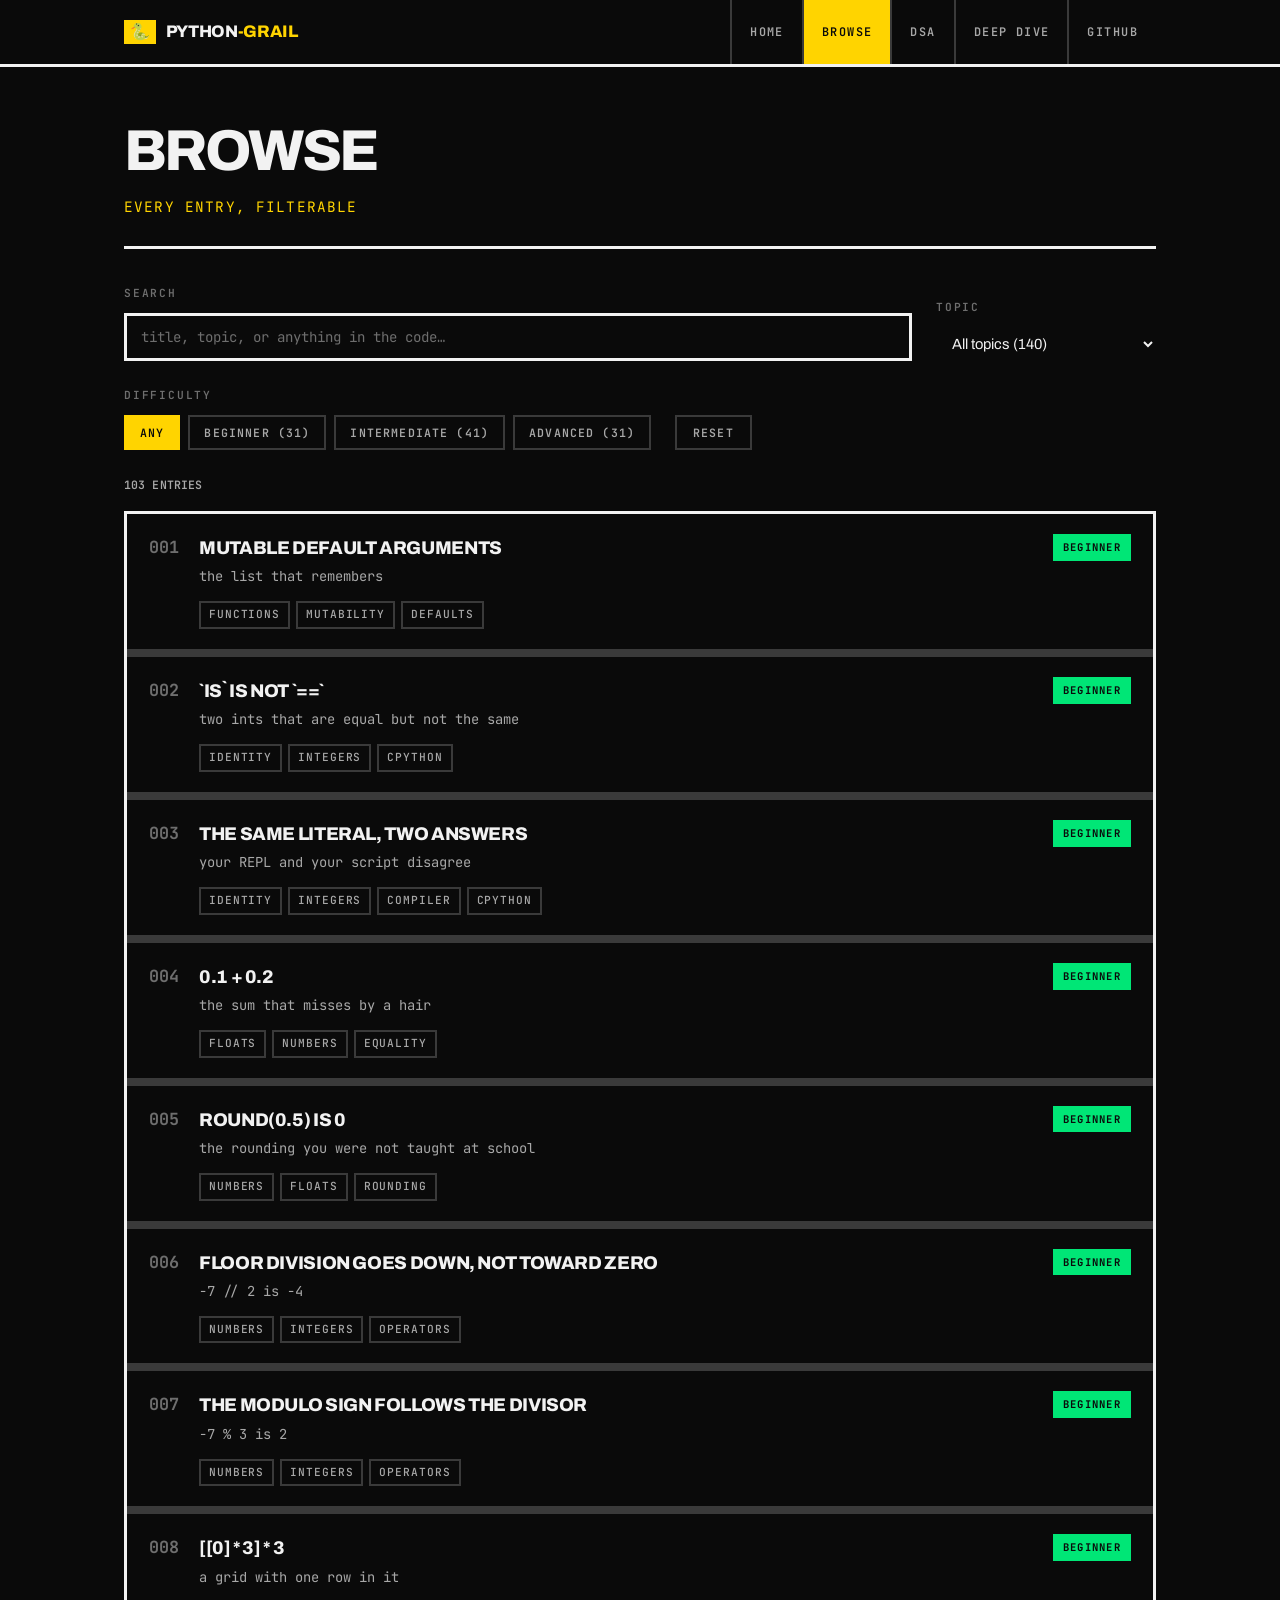
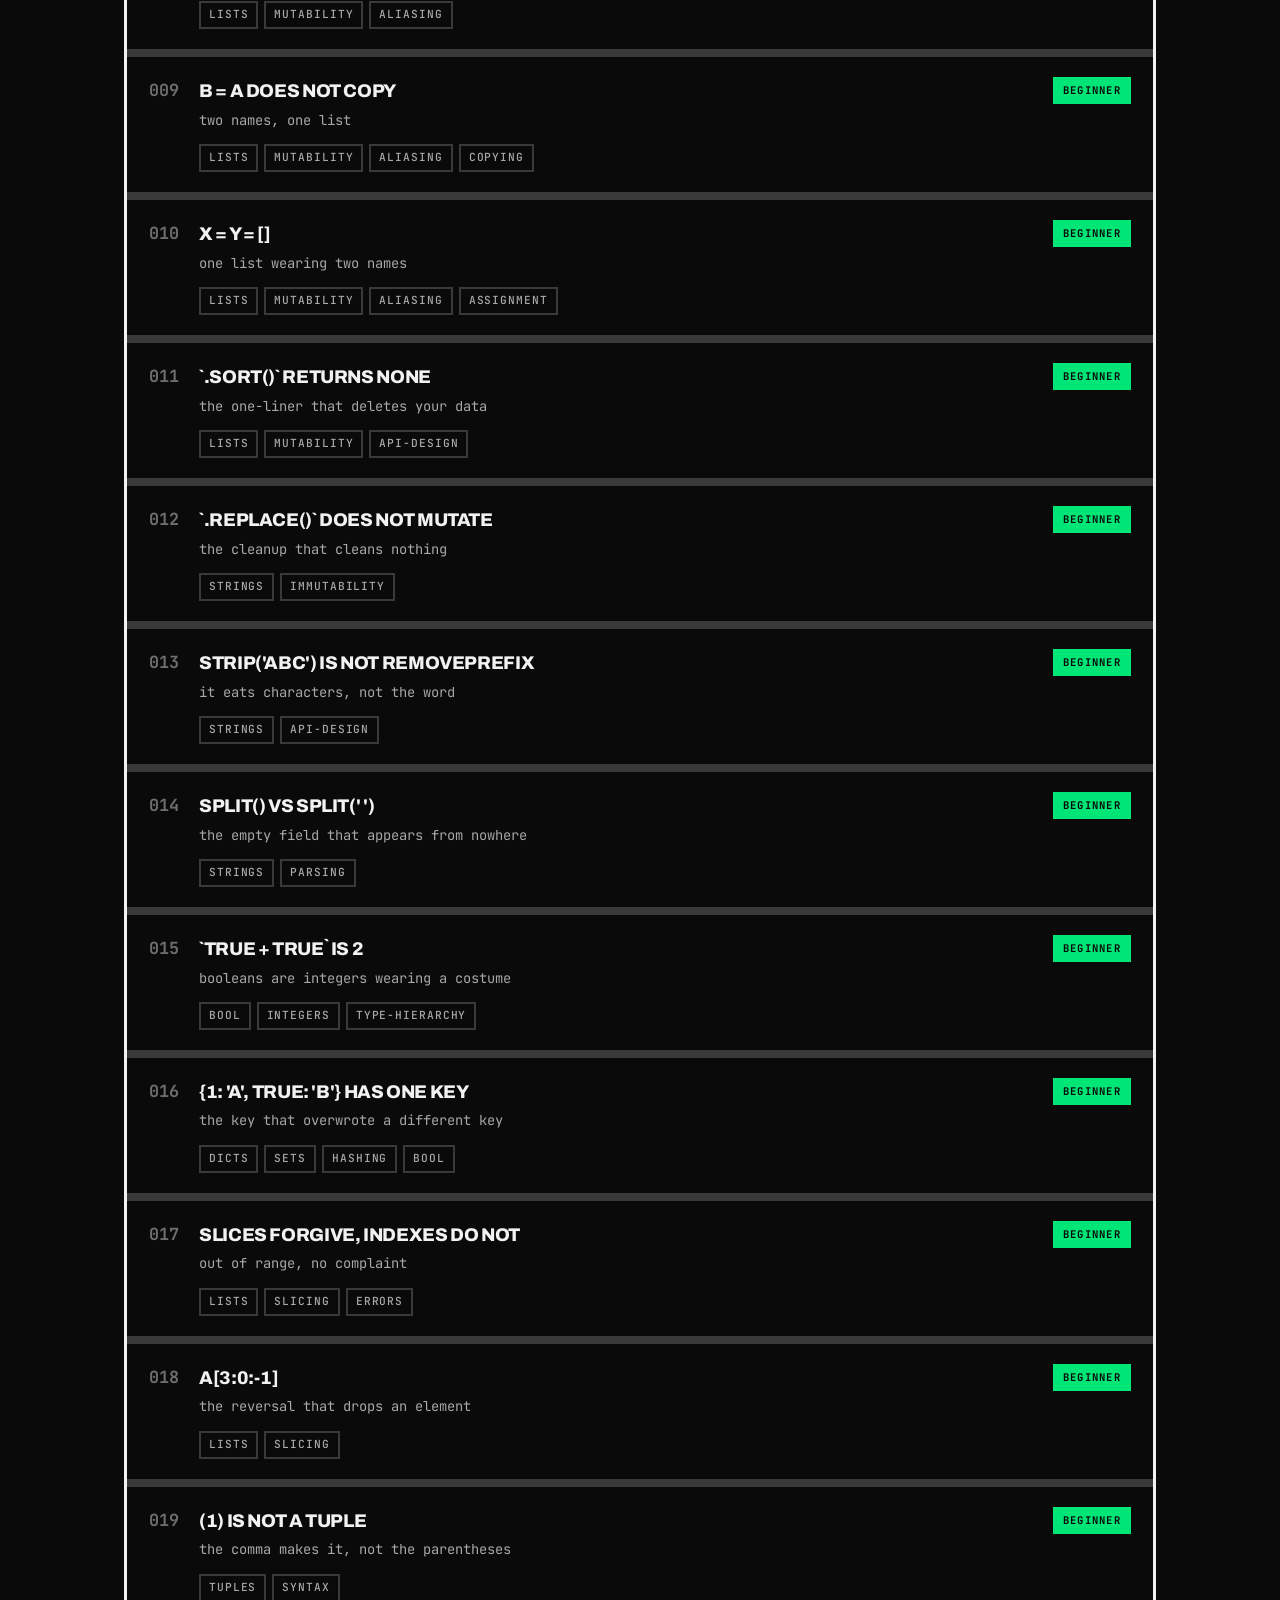
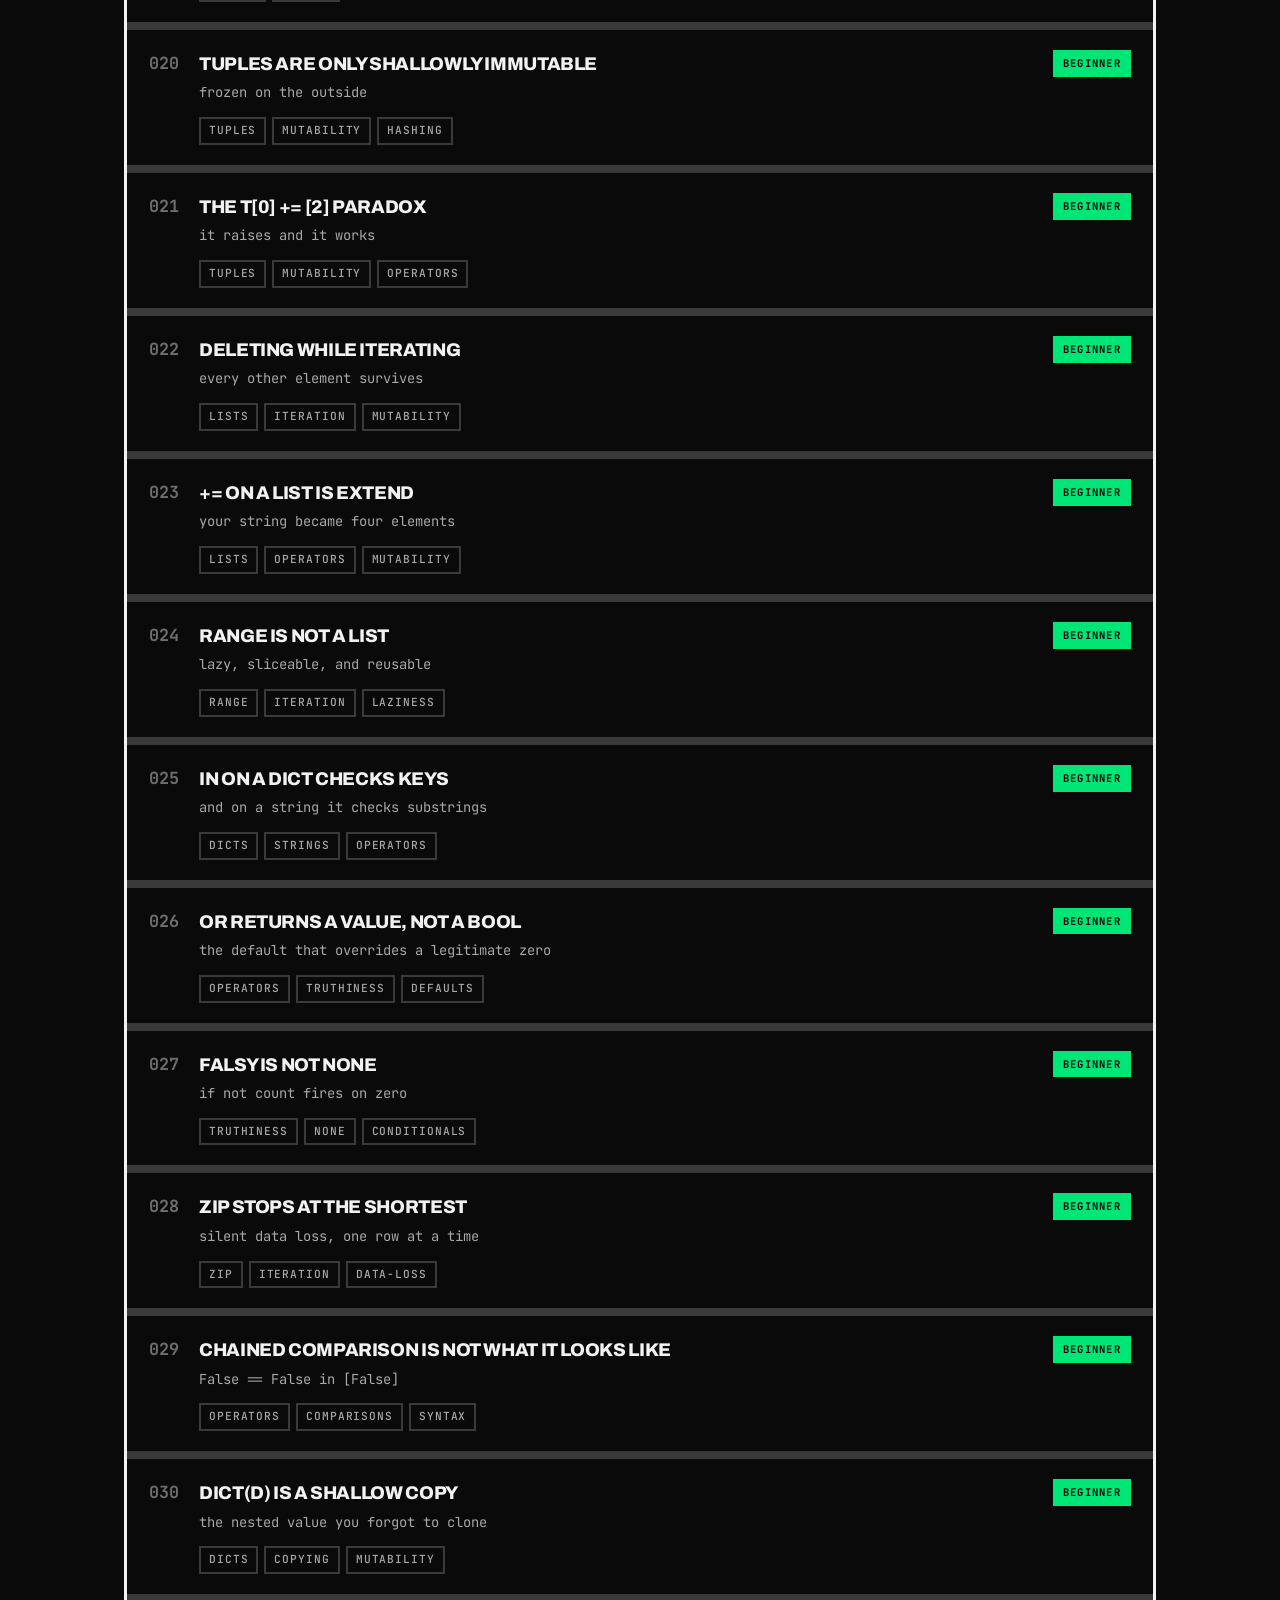
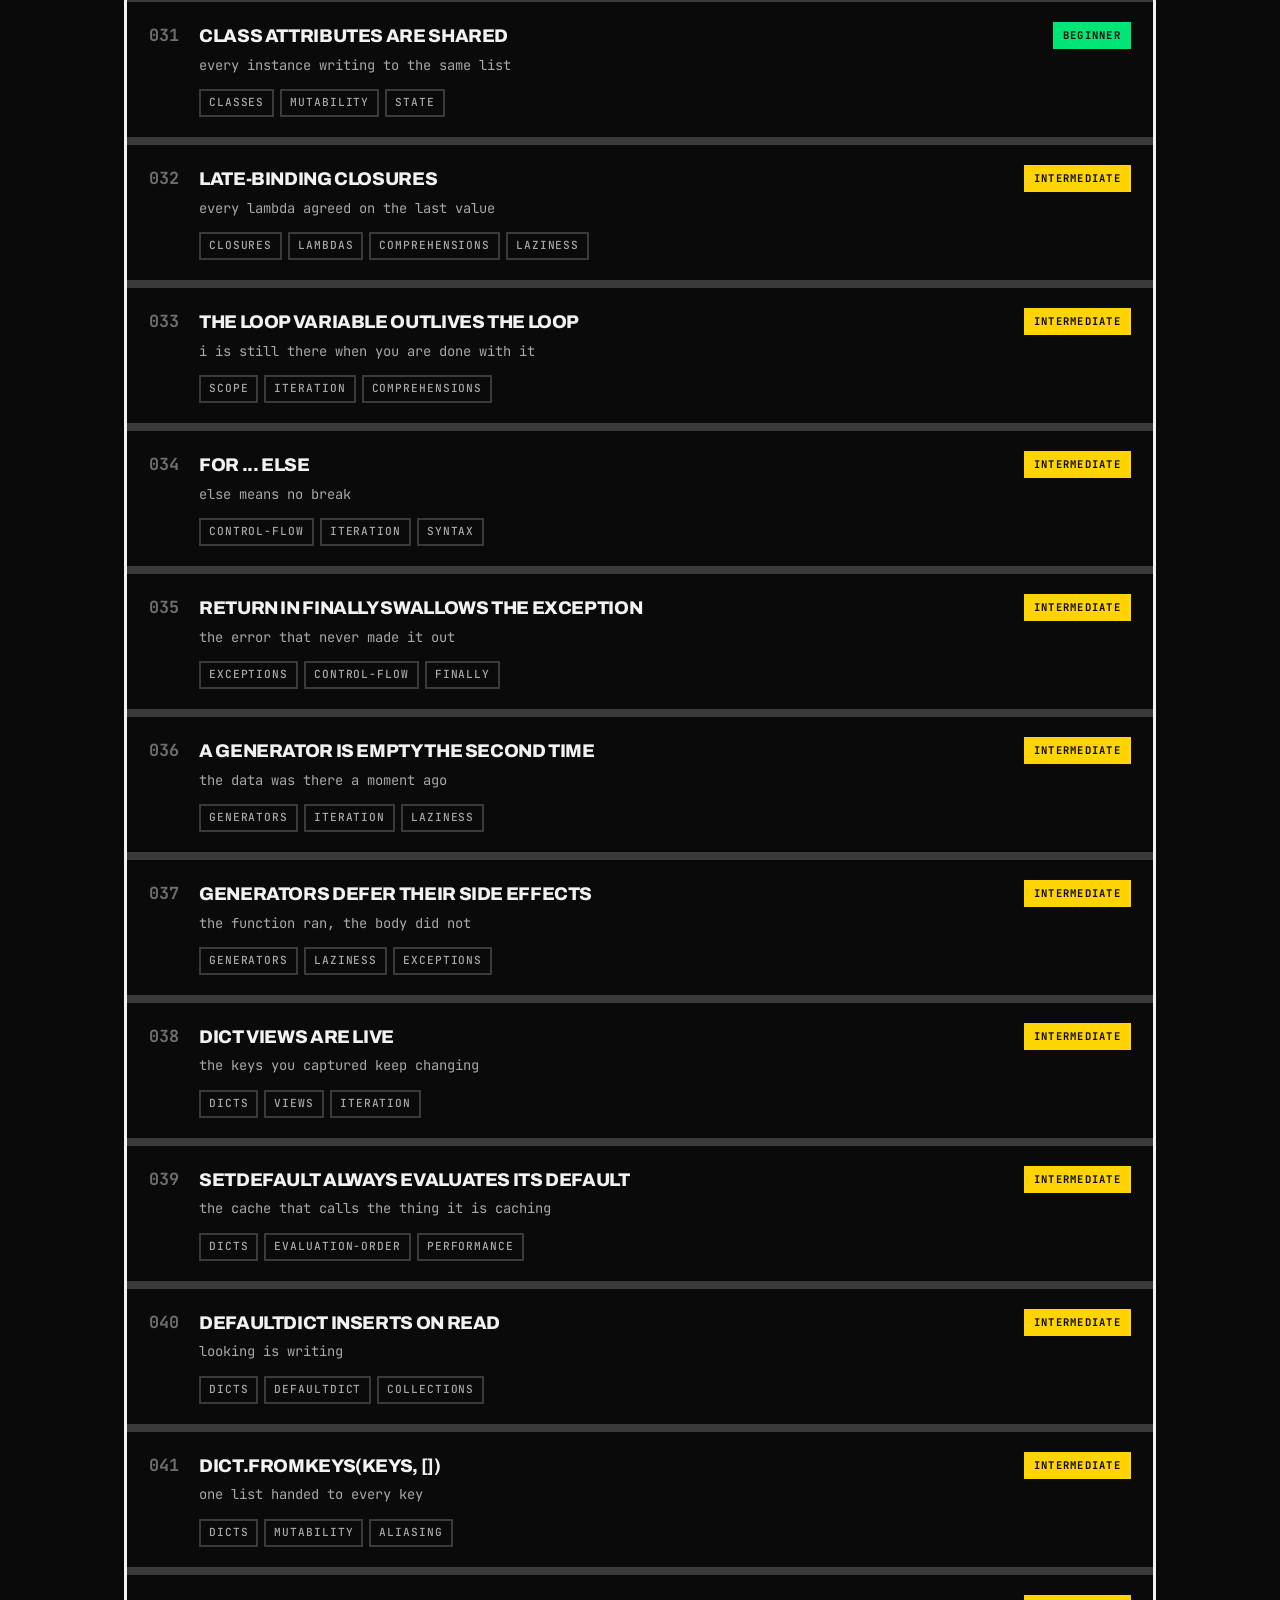
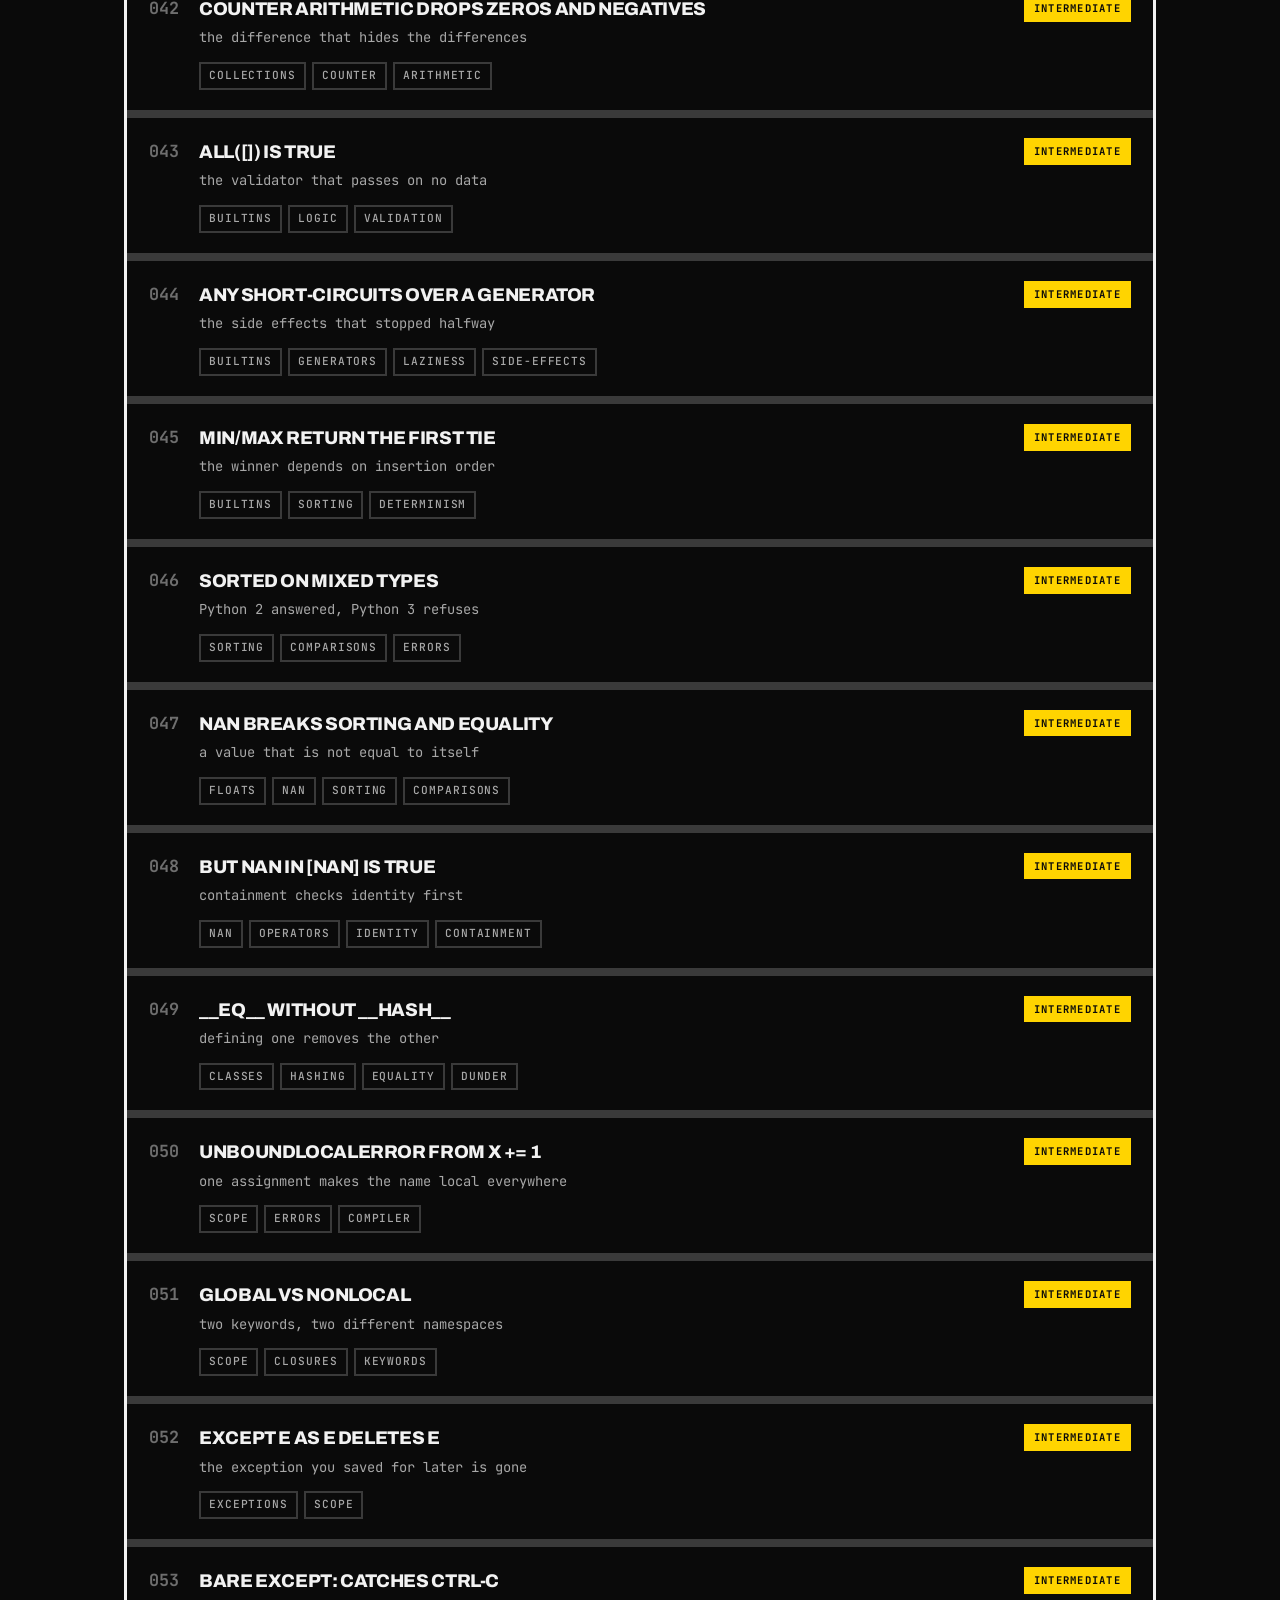
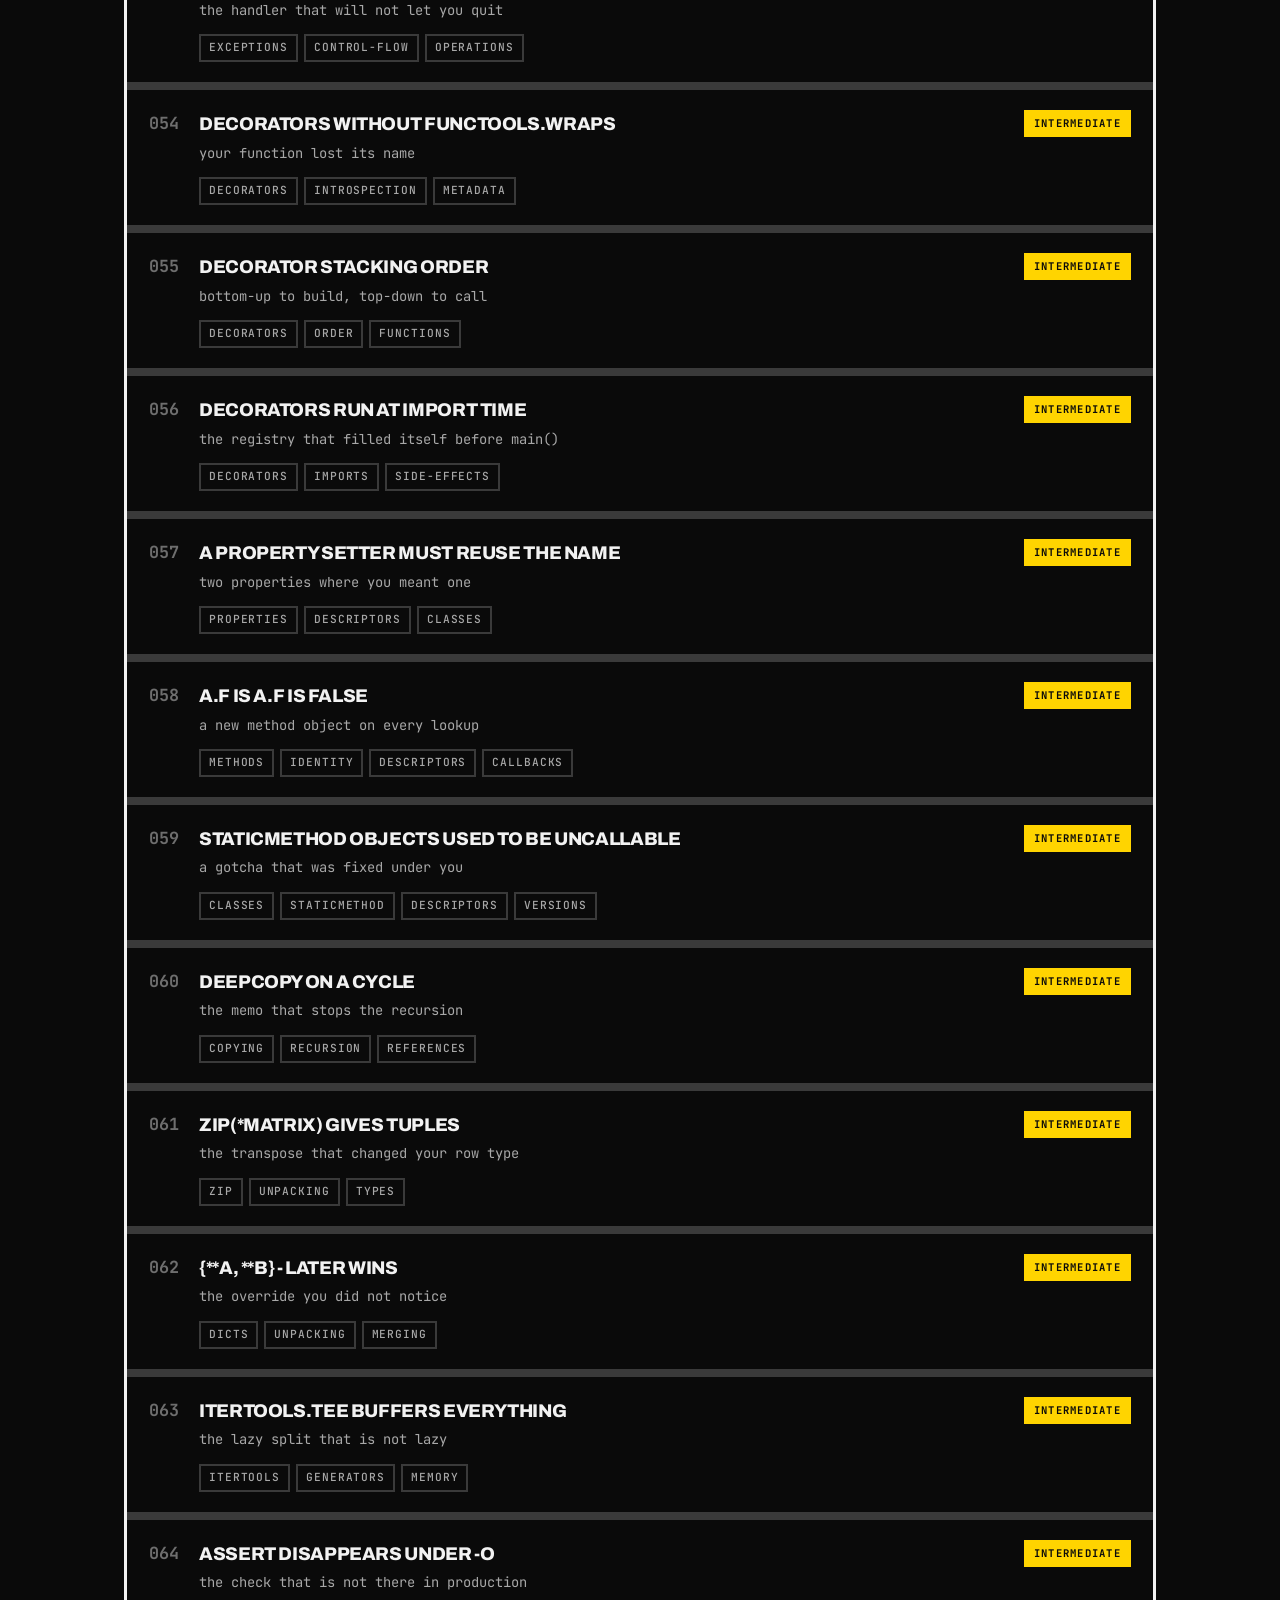
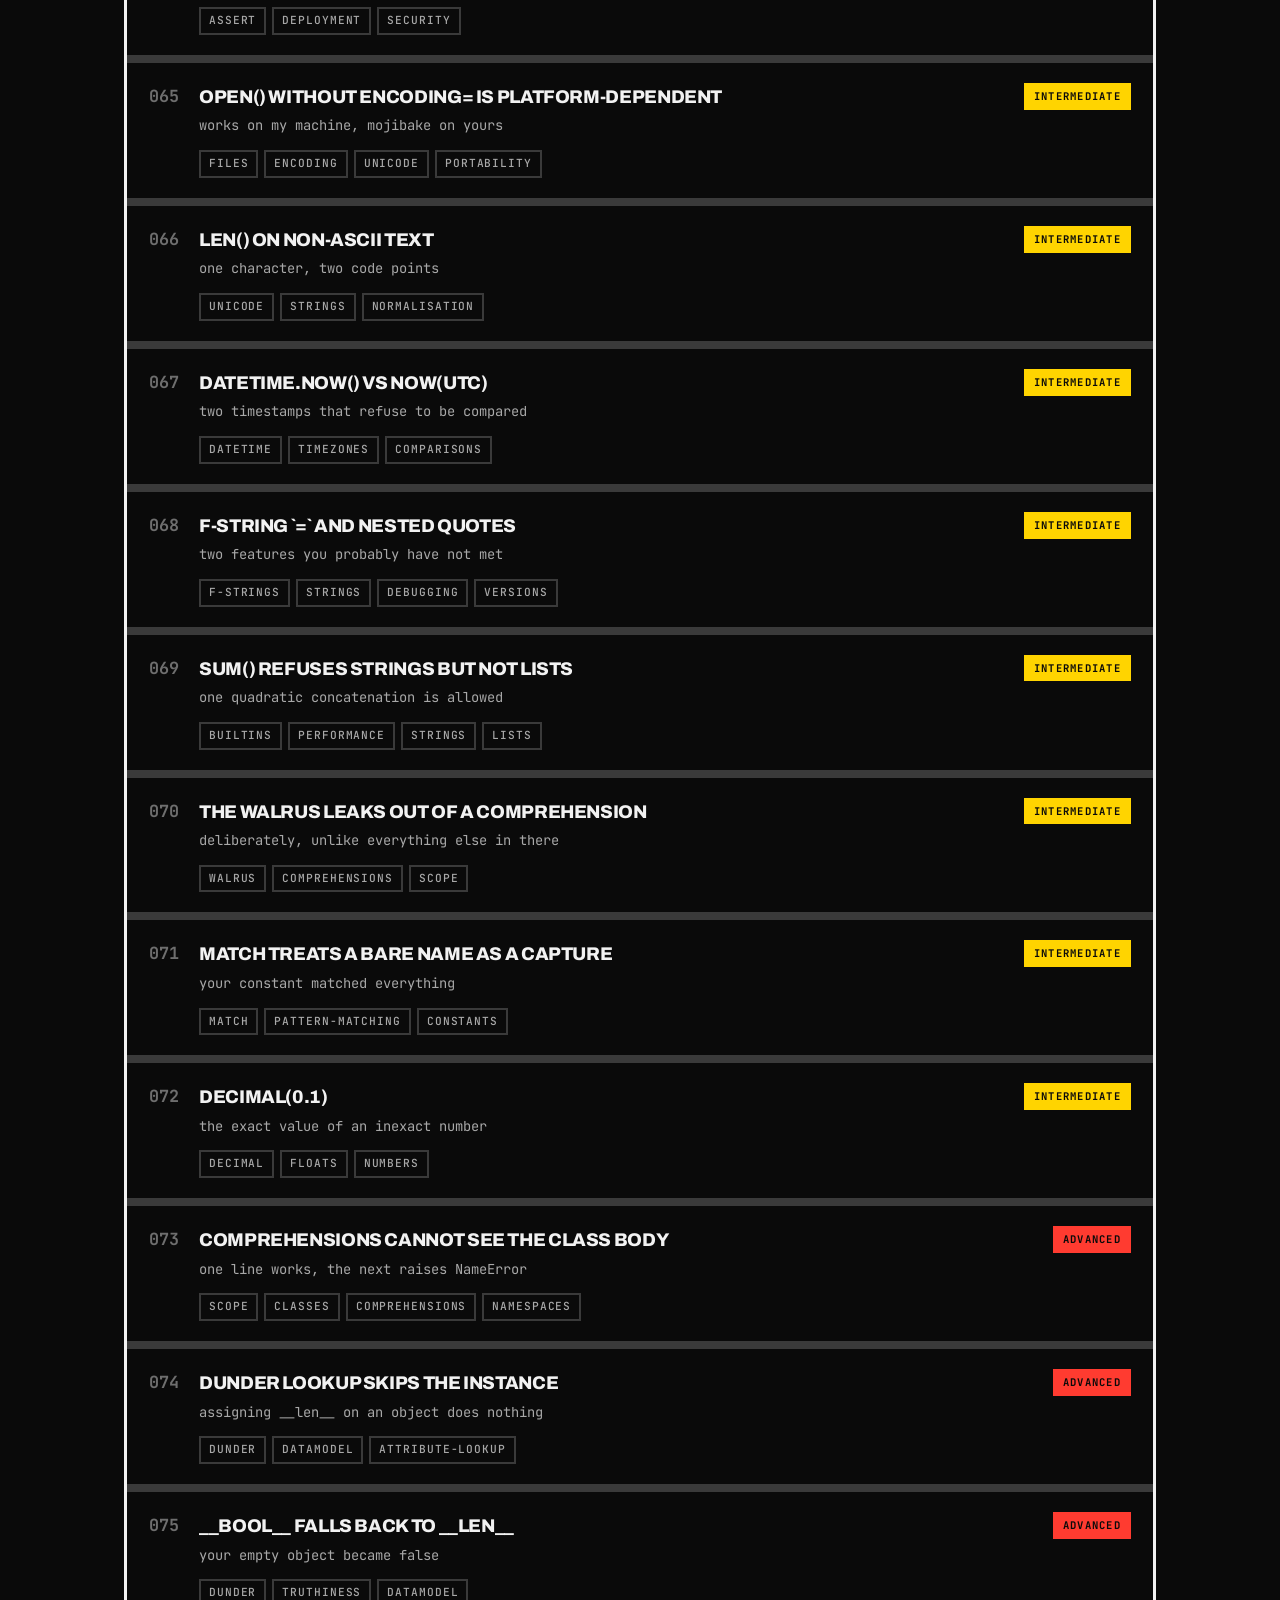
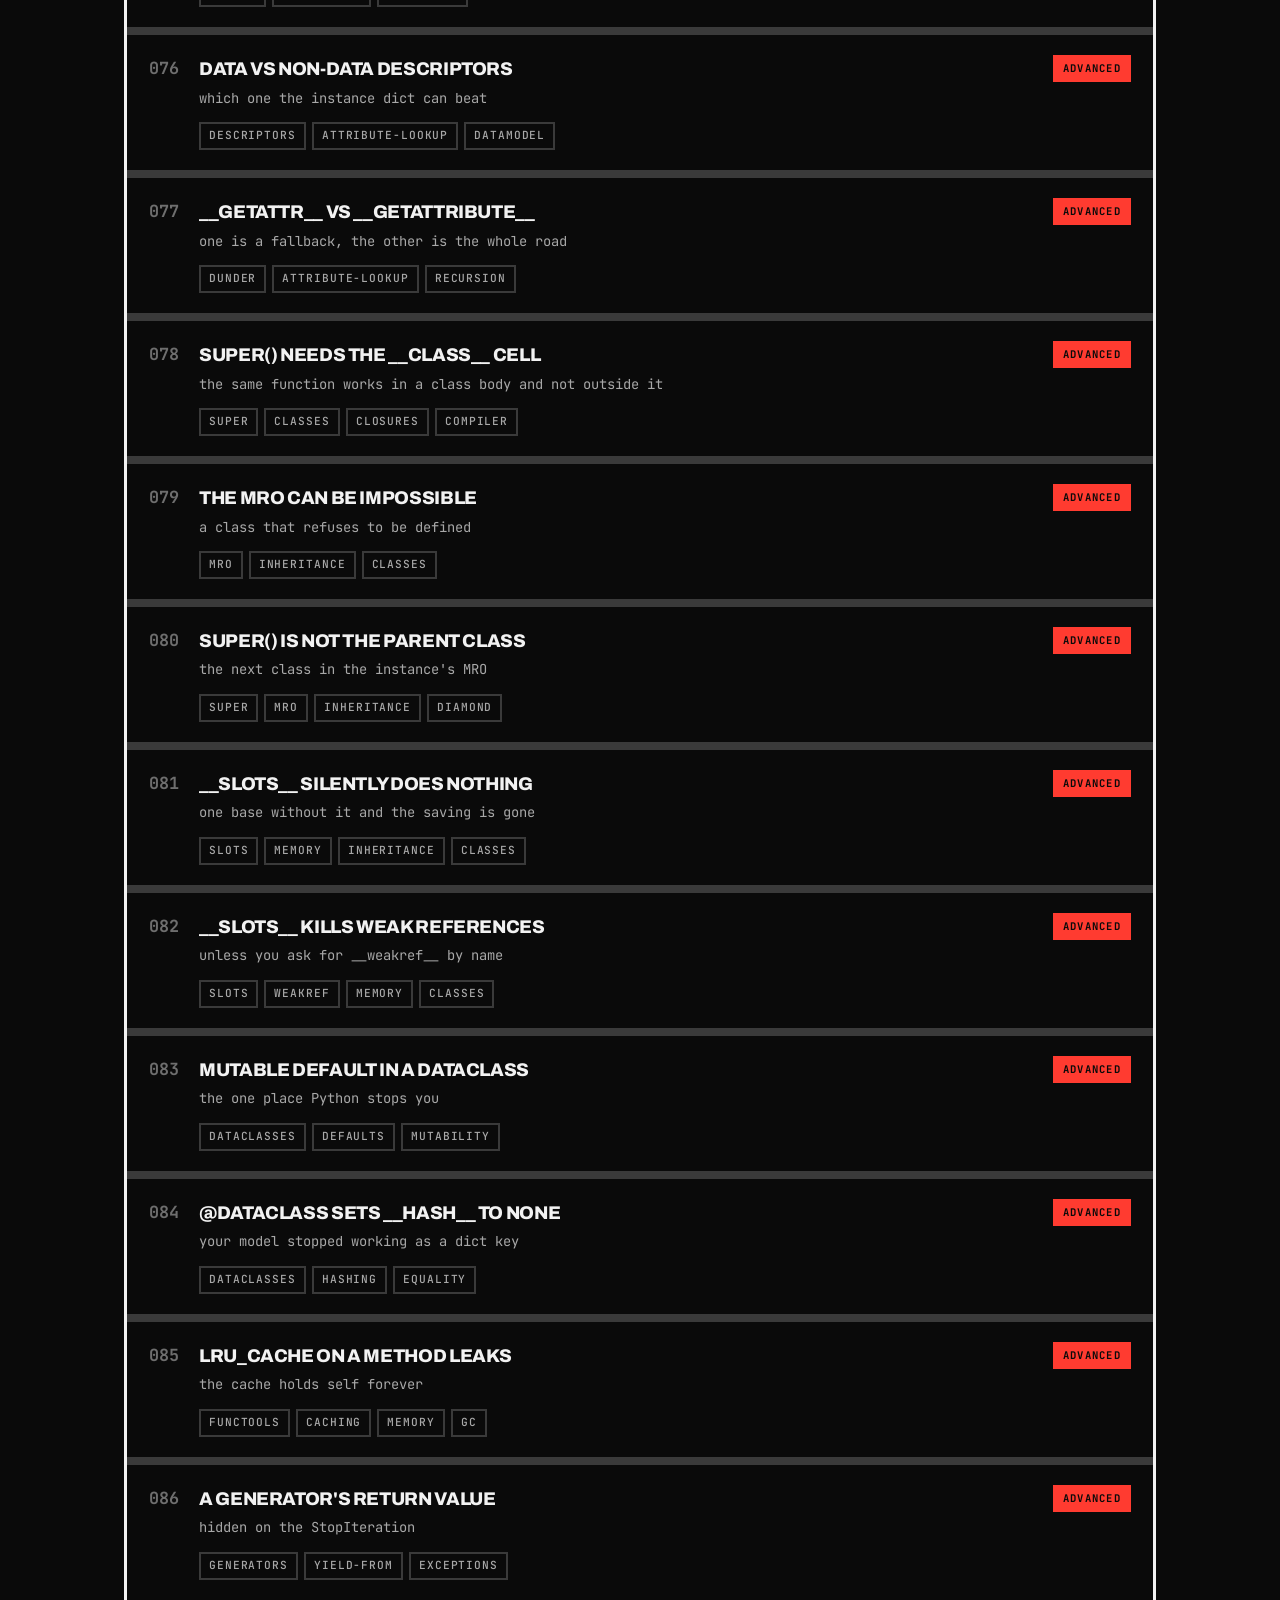
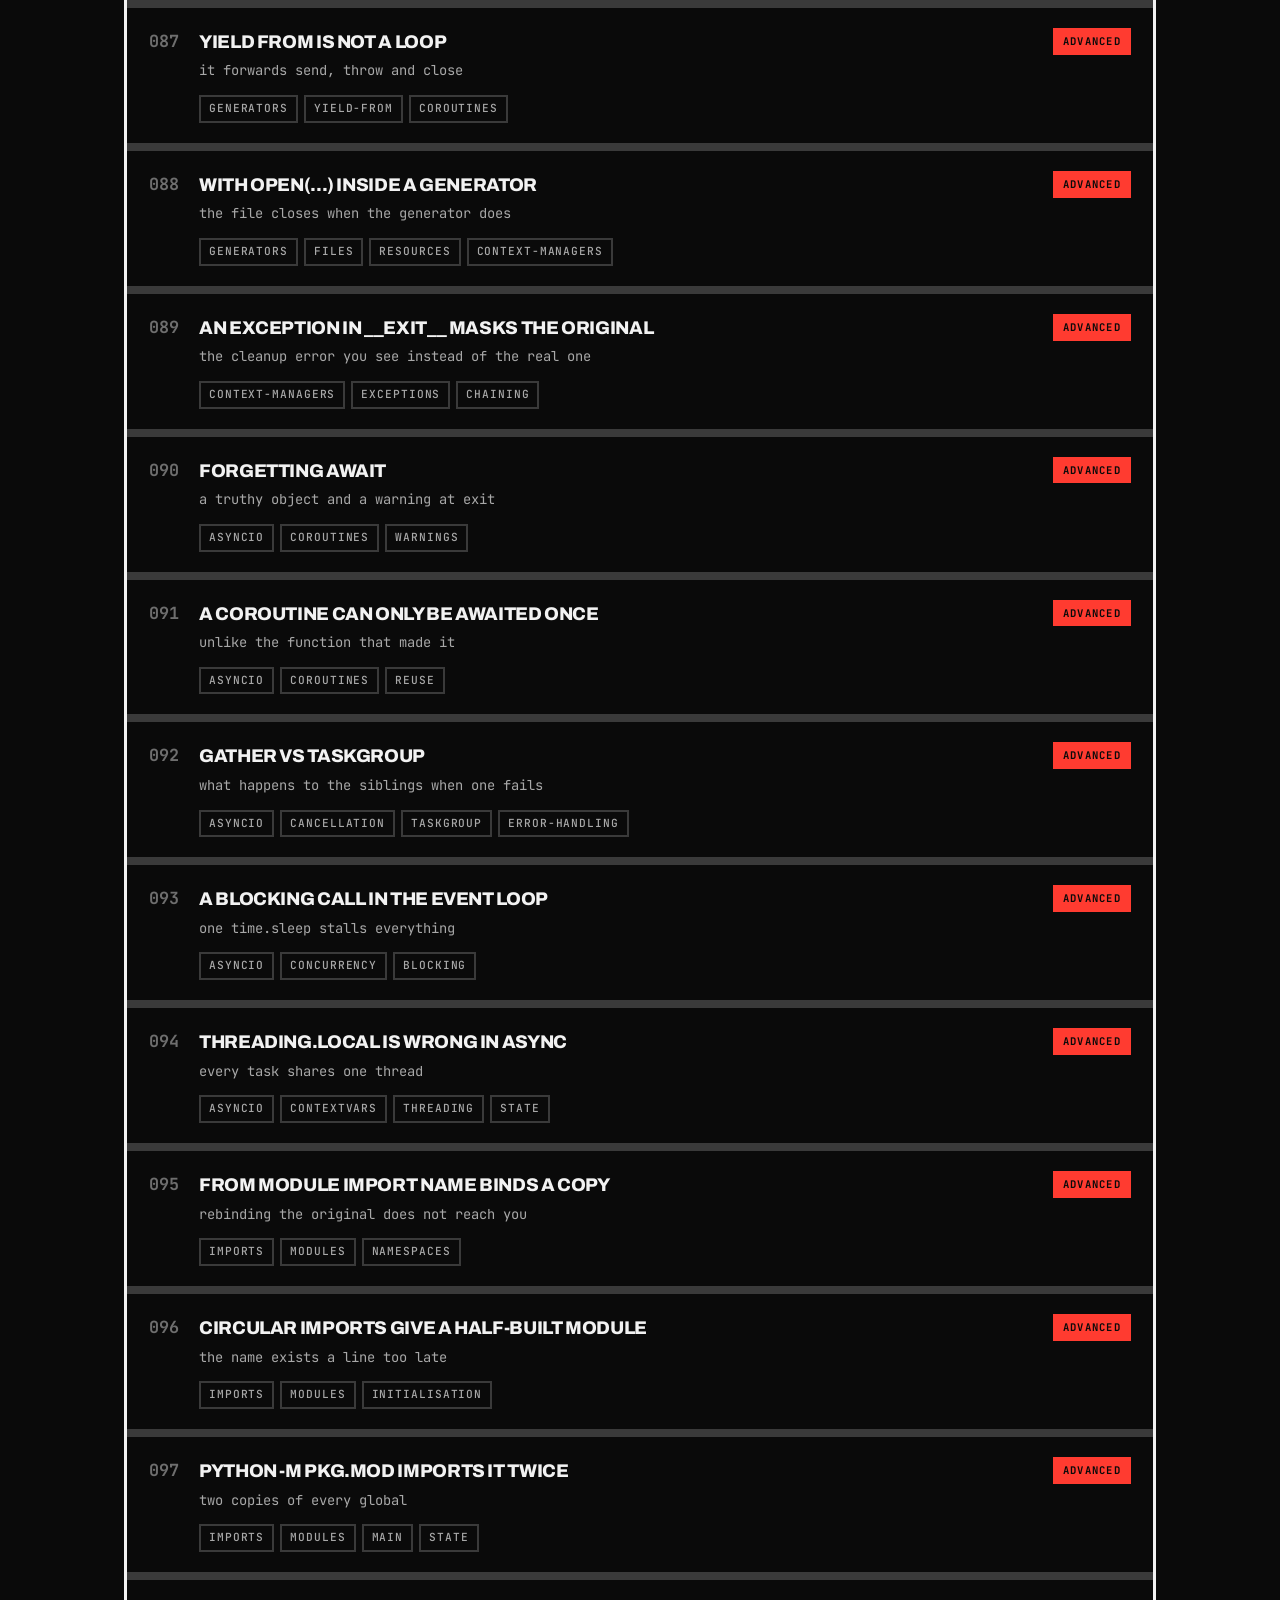
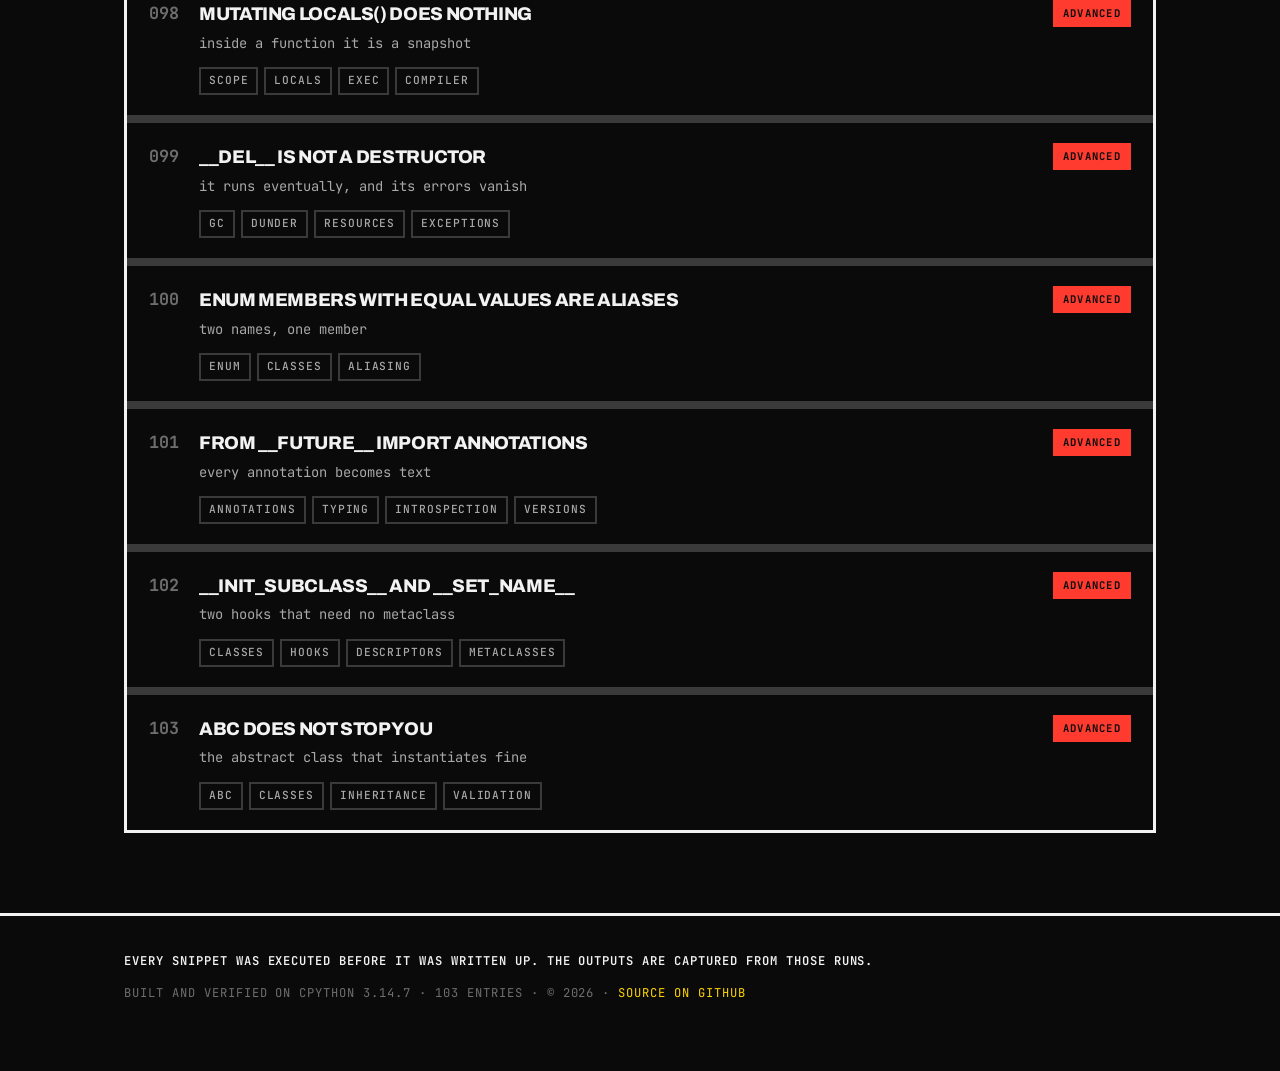
==== commit d277e110: "add dsa and deep dive" ====
--- a/browse.html
+++ b/browse.html
@@ -8,7 +8,7 @@
 <link rel="preconnect" href="https://fonts.googleapis.com">
 <link rel="preconnect" href="https://fonts.gstatic.com" crossorigin>
 <link href="https://fonts.googleapis.com/css2?family=Archivo:wght@400;500;600;700;800;900&family=JetBrains+Mono:wght@400;500;600;700&display=swap" rel="stylesheet">
-<link rel="stylesheet" href="assets/css/style.css">
+<link rel="stylesheet" href="assets/css/style.css?v=fc887ae1">
 </head>
 <body>
 
@@ -22,6 +22,7 @@
       <a href="index.html">Home</a>
       <a href="browse.html" class="active">Browse</a>
       <a href="dsa.html">DSA</a>
+      <a href="deepdive.html">Deep Dive</a>
       <a class="gh" data-repo-link href="#" target="_blank" rel="noopener">GitHub</a>
     </nav>
   </div>
@@ -73,8 +74,8 @@
   </div>
 </footer>
 
-<script src="assets/js/data.js"></script>
-<script src="assets/js/app.js"></script>
-<script src="assets/js/browse.js"></script>
+<script src="assets/js/data.js?v=7a298b1e"></script>
+<script src="assets/js/app.js?v=da821523"></script>
+<script src="assets/js/browse.js?v=3dd911e9"></script>
 </body>
 </html>
--- a/assets/css/style.css
+++ b/assets/css/style.css
@@ -531,55 +531,22 @@
   --lc:     #ffa116;
 }
 
-.dsa-intro {
-  color: var(--text-dim);
-  max-width: 68ch;
-  margin-bottom: 26px;
-}
-
-/* ---- topic cards ---- */
-.topic-grid {
-  display: grid;
-  grid-template-columns: repeat(auto-fit, minmax(260px, 1fr));
-  gap: 12px;
-  margin-bottom: 8px;
-}
-.topic-card {
-  display: block;
-  background: var(--bg-raised);
-  border: 1px solid var(--border);
-  border-radius: var(--radius);
-  padding: 20px 22px;
-  color: var(--text);
-  transition: border-color .12s ease, transform .12s ease;
-}
-.topic-card:hover {
-  text-decoration: none;
-  border-color: var(--py-blue);
-  transform: translateY(-2px);
-}
-.topic-card.stub { opacity: .62; }
-.topic-card.stub:hover { border-color: var(--border); transform: none; }
-.topic-card h3 { font-size: 1.15rem; letter-spacing: -0.02em; margin-bottom: 4px; }
-.topic-card .subtitle {
-  font-family: var(--mono);
-  font-size: 0.84rem;
-  color: var(--text-faint);
-  display: block;
-  margin-bottom: 14px;
-}
-.topic-card .meta {
-  display: flex; align-items: center; gap: 8px; flex-wrap: wrap;
-  font-family: var(--mono); font-size: 0.8rem; color: var(--text-faint);
-}
-.topic-card .big {
-  font-family: var(--mono);
-  font-size: 1.7rem;
-  font-weight: 700;
-  color: var(--py-yellow);
-  letter-spacing: -0.02em;
-  line-height: 1;
-}
+/* Topic and problem rows reuse .entry-card from Browse. Only the two
+   extra badge variants are new. */
+.badge.count   { color: var(--py-blue-lt); }
+.badge.planned { color: var(--text-faint); }
+
+/* ---- topic page heading ---- */
+.crumb-line {
+  font-family: var(--mono);
+  font-size: 0.82rem;
+  color: var(--text-faint);
+  margin-bottom: 18px;
+}
+.crumb-line a { color: var(--text-faint); }
+.crumb-line a:hover { color: var(--py-blue-lt); }
+.topic-title { font-size: 1.5rem; letter-spacing: -0.025em; margin-bottom: 6px; }
+.topic-sub { margin-bottom: 22px; }
 
 /* ---- convention callout ---- */
 .dsa-callout {
@@ -594,64 +561,7 @@
 .dsa-callout p { margin: 0 0 8px; }
 .dsa-callout p:last-child { margin: 0; }
 
-/* ---- sections within a topic ---- */
-.dsa-section { margin-bottom: 40px; }
-.dsa-section-head {
-  display: flex; gap: 14px; align-items: baseline;
-  margin-bottom: 12px;
-}
-.dsa-section-head .idx {
-  font-family: var(--mono);
-  font-size: 0.82rem;
-  color: var(--py-yellow);
-  font-weight: 700;
-  padding-top: 4px;
-}
-.dsa-section-head h2 {
-  font-size: 1.2rem;
-  letter-spacing: -0.02em;
-}
-.dsa-idea {
-  color: var(--text-dim);
-  font-size: 0.95rem;
-  max-width: 74ch;
-  margin-left: 32px;
-  margin-bottom: 18px;
-}
-.dsa-idea p { margin: 0 0 10px; }
-.dsa-idea p:last-child { margin: 0; }
-
 /* ---- problem rows ---- */
-.prob-list { display: flex; flex-direction: column; gap: 8px; margin-left: 32px; }
-.prob-card {
-  display: flex; align-items: center; gap: 14px;
-  background: var(--bg-raised);
-  border: 1px solid var(--border);
-  border-radius: var(--radius);
-  padding: 13px 16px;
-  color: var(--text);
-  transition: border-color .12s ease, transform .12s ease;
-}
-.prob-card:hover {
-  text-decoration: none;
-  border-color: var(--py-blue);
-  transform: translateX(2px);
-}
-.prob-card .lc-num {
-  font-family: var(--mono);
-  font-size: 0.82rem;
-  color: var(--text-faint);
-  min-width: 34px;
-  font-variant-numeric: tabular-nums;
-}
-.prob-card .name { flex: 1; font-weight: 550; font-size: 0.99rem; }
-.prob-card .n-approaches {
-  font-family: var(--mono);
-  font-size: 0.76rem;
-  color: var(--text-faint);
-  white-space: nowrap;
-}
-
 .badge.easy   { color: var(--easy); }
 .badge.medium { color: var(--medium); }
 .badge.hard   { color: var(--hard); }
@@ -659,22 +569,61 @@
 /* ---- leetcode link ---- */
 .lc-link {
   display: inline-flex; align-items: center; gap: 7px;
-  border: 1px solid var(--border);
+  border: 1px solid #e6e6e6;
   border-radius: 8px;
   padding: 7px 13px;
   font-size: 0.86rem;
   font-weight: 600;
-  color: var(--text-dim);
+  color: #1a1a1a;
+  background: #f5f5f5;
   white-space: nowrap;
 }
 .lc-link:hover {
   text-decoration: none;
   border-color: var(--lc);
-  color: var(--lc);
-  background: rgba(255, 161, 22, 0.07);
-}
-.lc-link svg { flex-shrink: 0; display: block; }
-.lc-mark { width: 15px; height: 15px; }
+  color: #1a1a1a;
+  background: #ffffff;
+}
+.lc-mark { width: 16px; height: 16px; flex-shrink: 0; display: block; }
+
+/* ---- non-LeetCode reference link (GeeksforGeeks classics) ---- */
+.ref-link {
+  display: inline-flex; align-items: center; gap: 7px;
+  border: 1px solid var(--line-2);
+  border-radius: 8px;
+  padding: 7px 13px;
+  font-size: 0.86rem;
+  font-weight: 600;
+  color: var(--text-dim);
+  white-space: nowrap;
+}
+.ref-link:hover {
+  text-decoration: none;
+  border-color: var(--py-blue-lt);
+  color: var(--py-blue-lt);
+}
+
+/* ---- DP pattern page ---- */
+.pattern-card .subtitle { display: block; margin-top: 6px; }
+.pattern-summary { font-family: var(--mono); font-size: 0.88rem; color: var(--text-dim); }
+.pattern-idea {
+  border-left: 3px solid var(--accent);
+  background: var(--bg-2);
+  padding: 16px 20px;
+  margin: 0 0 32px;
+  color: var(--text-dim);
+  max-width: 78ch;
+}
+.pattern-idea p { margin: 0 0 12px; }
+.pattern-idea p:last-child { margin: 0; }
+.pattern-list-head {
+  font-family: var(--mono);
+  font-size: 0.82rem;
+  text-transform: uppercase;
+  letter-spacing: 0.06em;
+  color: var(--text-faint);
+  margin: 0 0 12px;
+}
 
 /* ---- problem page ---- */
 .prob-head { padding: 40px 0 6px; }
@@ -787,8 +736,213 @@
 .stub-note p:last-child { margin: 0; }
 
 @media (max-width: 620px) {
-  .dsa-idea, .prob-list { margin-left: 0; }
-  .prob-card { flex-wrap: wrap; gap: 8px; }
-  .prob-card .name { flex-basis: 100%; order: 2; }
   .cx-table { display: block; overflow-x: auto; }
 }
+
+/* ---- problem statement, examples, constraints ---- */
+.statement { color: var(--text-dim); max-width: 72ch; }
+.statement p { margin: 0 0 12px; }
+.statement code, .constraints code, .example code {
+  background: var(--bg-code);
+  border: 1px solid var(--border-soft);
+  border-radius: 4px;
+  padding: 1px 5px;
+  font-size: 0.87em;
+  color: var(--py-blue-lt);
+}
+
+.example {
+  background: var(--bg-raised);
+  border: 1px solid var(--border);
+  border-radius: var(--radius);
+  padding: 14px 18px;
+  margin-bottom: 10px;
+}
+.example .ex-n {
+  display: block;
+  font-size: 0.72rem;
+  text-transform: uppercase;
+  letter-spacing: 0.08em;
+  color: var(--text-faint);
+  font-weight: 700;
+  margin-bottom: 10px;
+}
+.example .io {
+  display: flex;
+  gap: 12px;
+  align-items: baseline;
+  margin-bottom: 7px;
+  font-size: 0.92rem;
+}
+.example .io:last-child { margin-bottom: 0; }
+.example .io b {
+  flex: 0 0 62px;
+  font-size: 0.72rem;
+  text-transform: uppercase;
+  letter-spacing: 0.07em;
+  color: var(--text-faint);
+  font-weight: 600;
+}
+.example .io code {
+  font-family: var(--mono);
+  word-break: break-word;
+  background: none;
+  border: 0;
+  padding: 0;
+  color: var(--py-yellow);
+  font-size: 0.88rem;
+}
+.example .io span { color: var(--text-dim); }
+
+.constraints { margin: 0 0 26px; padding-left: 20px; color: var(--text-dim); }
+.constraints li { margin-bottom: 6px; font-size: 0.93rem; }
+
+.badge.premium { color: var(--lc); }
+
+.prob-head .tags { margin-top: 14px; display: flex; flex-wrap: wrap; gap: 6px; }
+
+@media (max-width: 620px) {
+  .example .io { flex-direction: column; gap: 2px; }
+  .example .io b { flex-basis: auto; }
+}
+
+/* ================= Python Deep Dive ================= */
+
+/* ---- topic page ---- */
+.entry-body .dd-topic-title {
+  border-bottom: 0; padding-bottom: 0; margin-top: 0;
+  font-size: clamp(1.8rem, 5vw, 2.8rem);
+  letter-spacing: -0.04em;
+  margin-bottom: 22px;
+}
+.dd-intro {
+  border-left: var(--bw) solid var(--accent);
+  padding-left: 20px;
+  margin-bottom: 32px;
+}
+.dd-intro p { font-size: 1.04rem; }
+.dd-intro p:last-child { margin-bottom: 0; }
+
+.dd-toc {
+  border: var(--bw) solid var(--line);
+  padding: 18px 22px 12px;
+  margin-bottom: 8px;
+  max-width: 76ch;
+}
+.dd-toc ol {
+  margin: 0; padding-left: 22px;
+  font-family: var(--mono); font-size: 0.84rem;
+  columns: 2; column-gap: 32px;
+}
+.dd-toc li { margin-bottom: 8px; break-inside: avoid; color: var(--text-faint); }
+.dd-toc a { color: var(--text-dim); }
+.dd-toc a:hover { color: var(--accent); }
+.dd-toc .dd-toc-q a { color: var(--accent); font-weight: 700; }
+
+/* the global `section` rule is for the home page; neutralise it here */
+section.dd-section { padding: 0; border-bottom: 0; scroll-margin-top: 84px; }
+section.dd-section p { max-width: 76ch; }
+.entry-body section.dd-section h2 { margin-top: 56px; }
+
+.dd-table-wrap { overflow-x: auto; margin: 4px 0 24px; }
+.dd-table {
+  width: 100%;
+  border-collapse: collapse;
+  border: var(--bw) solid var(--line);
+  font-size: 0.9rem;
+}
+.dd-table th, .dd-table td {
+  text-align: left; vertical-align: top;
+  padding: 11px 14px;
+  border-bottom: var(--bw-thin) solid var(--line-2);
+}
+.dd-table th {
+  background: var(--line); color: var(--ink);
+  font-family: var(--mono); font-size: 0.68rem; font-weight: 700;
+  text-transform: uppercase; letter-spacing: 0.12em;
+}
+.dd-table td { color: var(--text-dim); }
+.dd-table td:first-child { color: var(--text); font-weight: 600; }
+.dd-table tr:last-child td { border-bottom: 0; }
+.dd-table code {
+  background: var(--bg-code);
+  border: var(--bw-thin) solid var(--line-2);
+  padding: 0 5px; font-size: 0.86em; color: var(--accent);
+}
+
+.dd-caveat {
+  border: var(--bw) solid var(--red);
+  border-left-width: 12px;
+  background: var(--bg-2);
+  padding: 16px 20px;
+  color: var(--text-dim);
+  margin: 24px 0;
+  max-width: 76ch;
+}
+.dd-caveat strong {
+  display: block;
+  font-family: var(--mono); font-size: 0.72rem; font-weight: 700;
+  text-transform: uppercase; letter-spacing: 0.16em;
+  color: var(--red);
+  margin-bottom: 6px;
+}
+
+/* ---- interview questions ---- */
+.dd-q-hint {
+  font-family: var(--mono); font-size: 0.8rem;
+  color: var(--text-faint) !important;
+}
+.dd-questions {
+  display: grid;
+  gap: var(--bw-thin);
+  background: var(--line-2);
+  border: var(--bw) solid var(--line);
+}
+details.dd-q { background: var(--bg); }
+details.dd-q > summary {
+  display: flex; align-items: flex-start; gap: 14px;
+  cursor: pointer;
+  list-style: none;
+  padding: 18px 20px;
+  font-weight: 700; font-size: 1.02rem; line-height: 1.4;
+  user-select: none;
+  transition: background .1s linear, box-shadow .1s linear;
+}
+details.dd-q > summary::-webkit-details-marker { display: none; }
+details.dd-q > summary::after {
+  content: "+";
+  margin-left: auto;
+  font-family: var(--mono); font-size: 1.1rem; font-weight: 700;
+  color: var(--text-faint);
+}
+details.dd-q[open] > summary::after { content: "\2212"; color: var(--accent); }
+details.dd-q > summary:hover { background: var(--bg-2); box-shadow: inset 8px 0 0 var(--accent); }
+details.dd-q[open] > summary { border-bottom: var(--bw-thin) solid var(--line-2); }
+.dd-q-text { flex: 1; min-width: 0; }
+.dd-q-text code {
+  font-size: 0.88em; color: var(--accent);
+  background: var(--bg-code); border: var(--bw-thin) solid var(--line-2);
+  padding: 0 5px;
+}
+details.dd-q .badge { margin-top: 2px; }
+.badge.lvl-medium { background: var(--accent); color: var(--ink); }
+.badge.lvl-hard   { background: var(--red);    color: var(--ink); }
+.dd-a { padding: 22px 20px 4px; }
+.dd-a p { max-width: 76ch; }
+
+@media (max-width: 720px) {
+  .dd-toc ol { columns: 1; }
+  details.dd-q > summary { padding: 16px 14px; gap: 10px; font-size: 0.96rem; }
+  .dd-a { padding: 18px 14px 4px; }
+
+  /* five nav items no longer fit beside the brand: give the nav its own row */
+  .site-header .wrap { height: auto; flex-wrap: wrap; }
+  .brand { height: 48px; }
+  .nav {
+    width: 100%; margin-left: 0;
+    border-top: var(--bw-thin) solid var(--line-2);
+    overflow-x: auto;
+  }
+  .nav a { height: 40px; flex: 1 0 auto; justify-content: center; }
+  .nav a:first-child { border-left: 0; }
+}
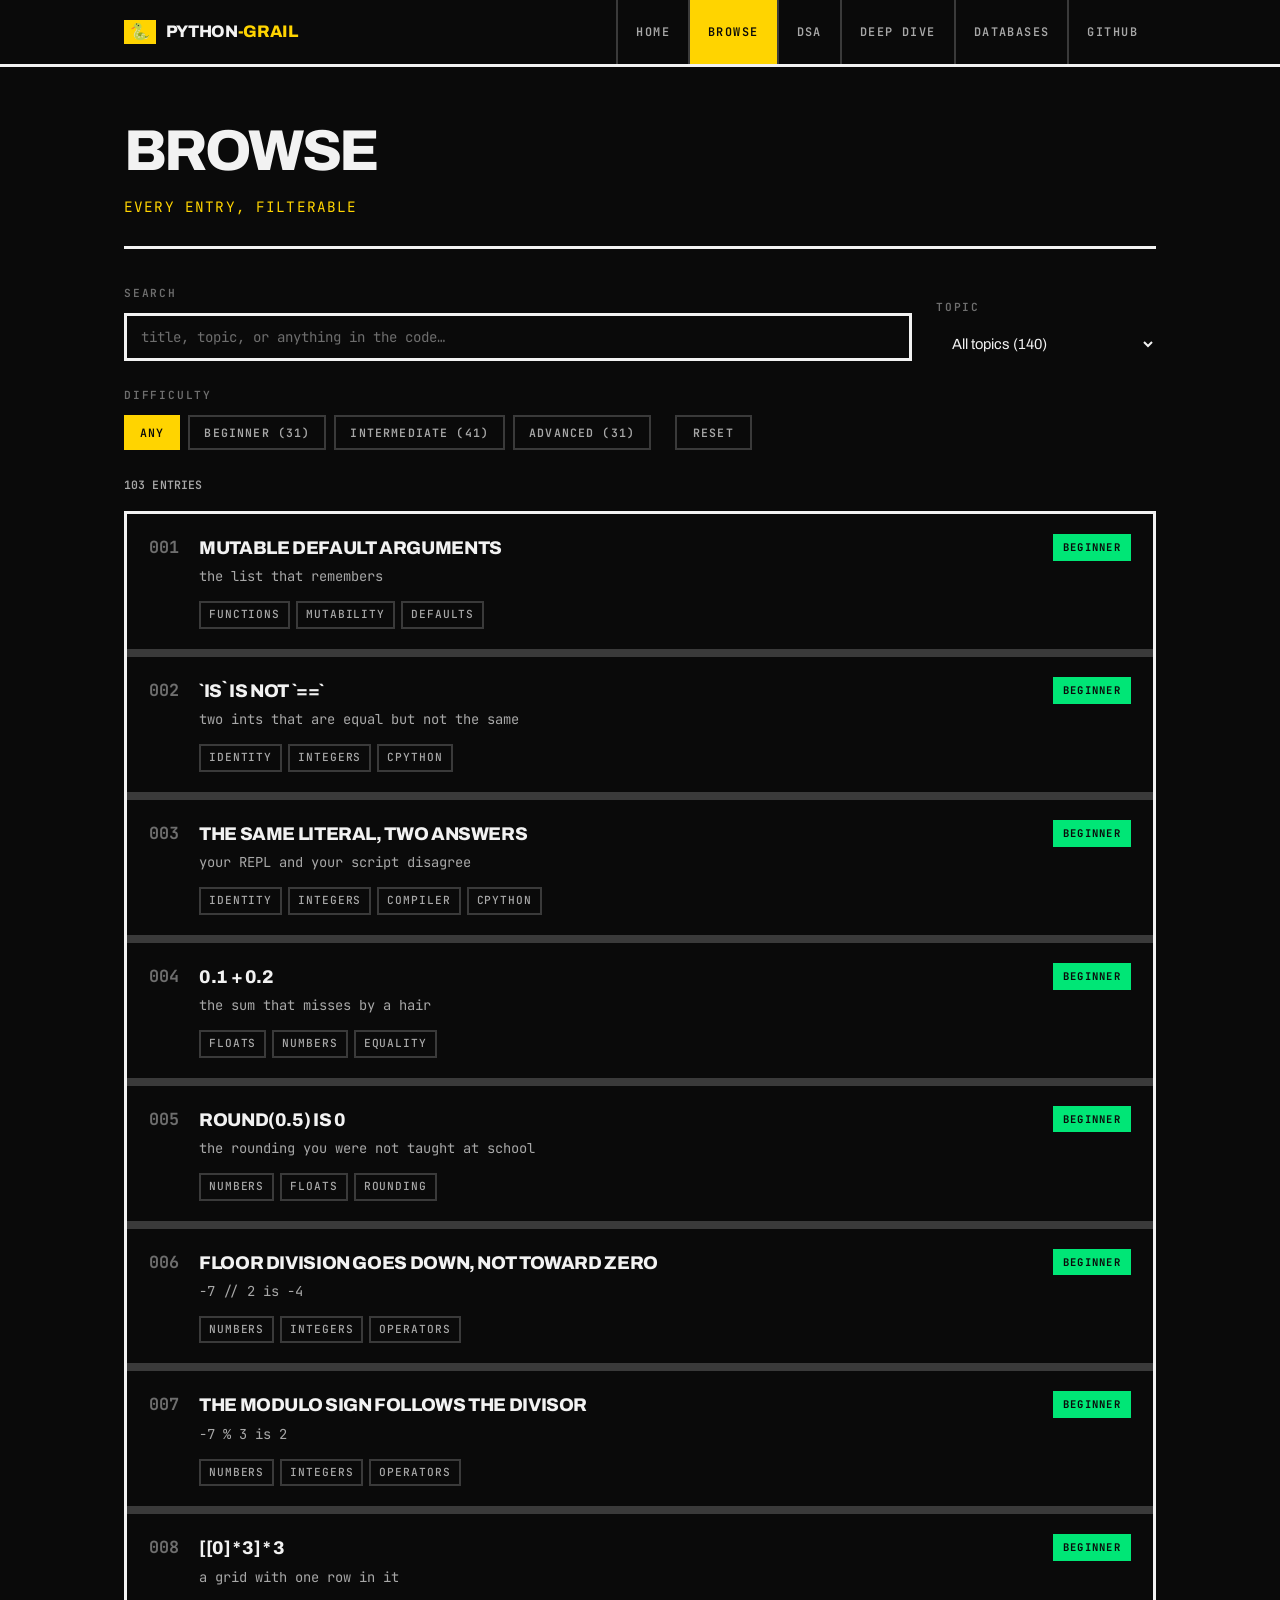
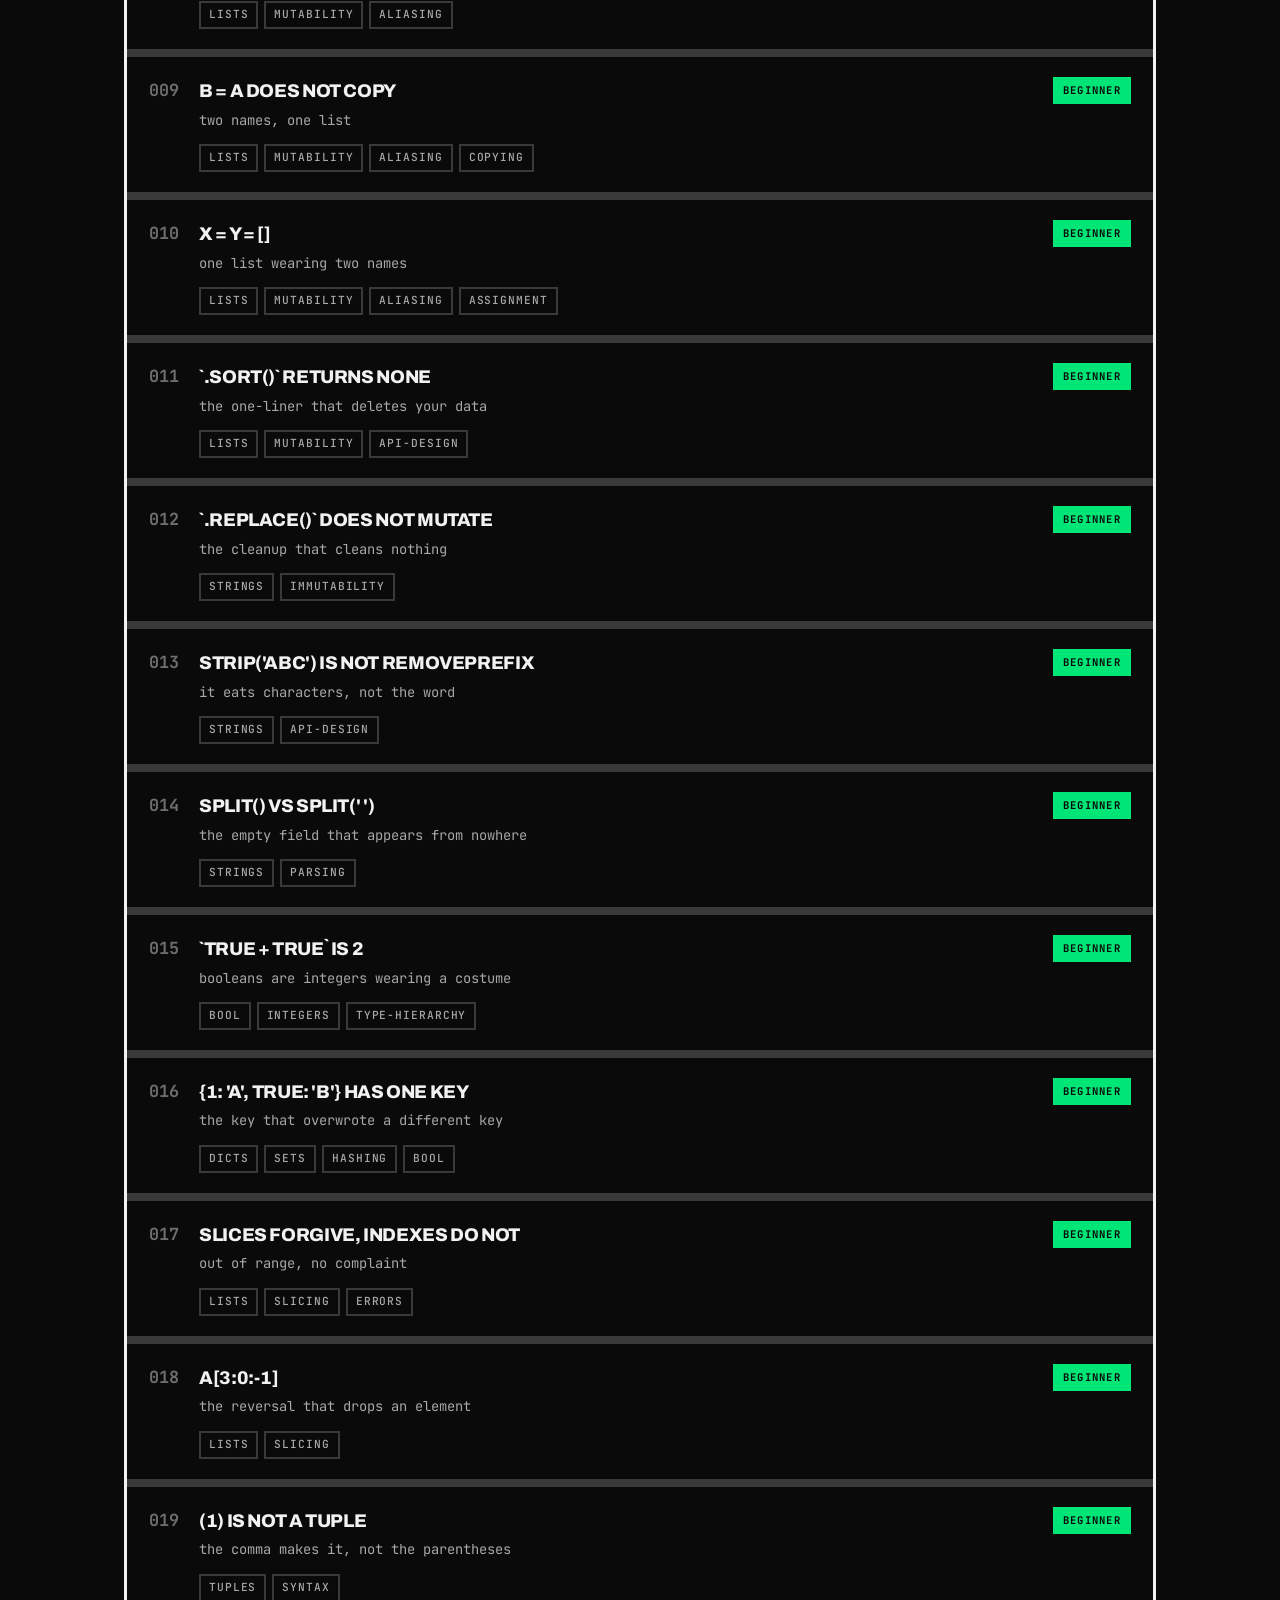
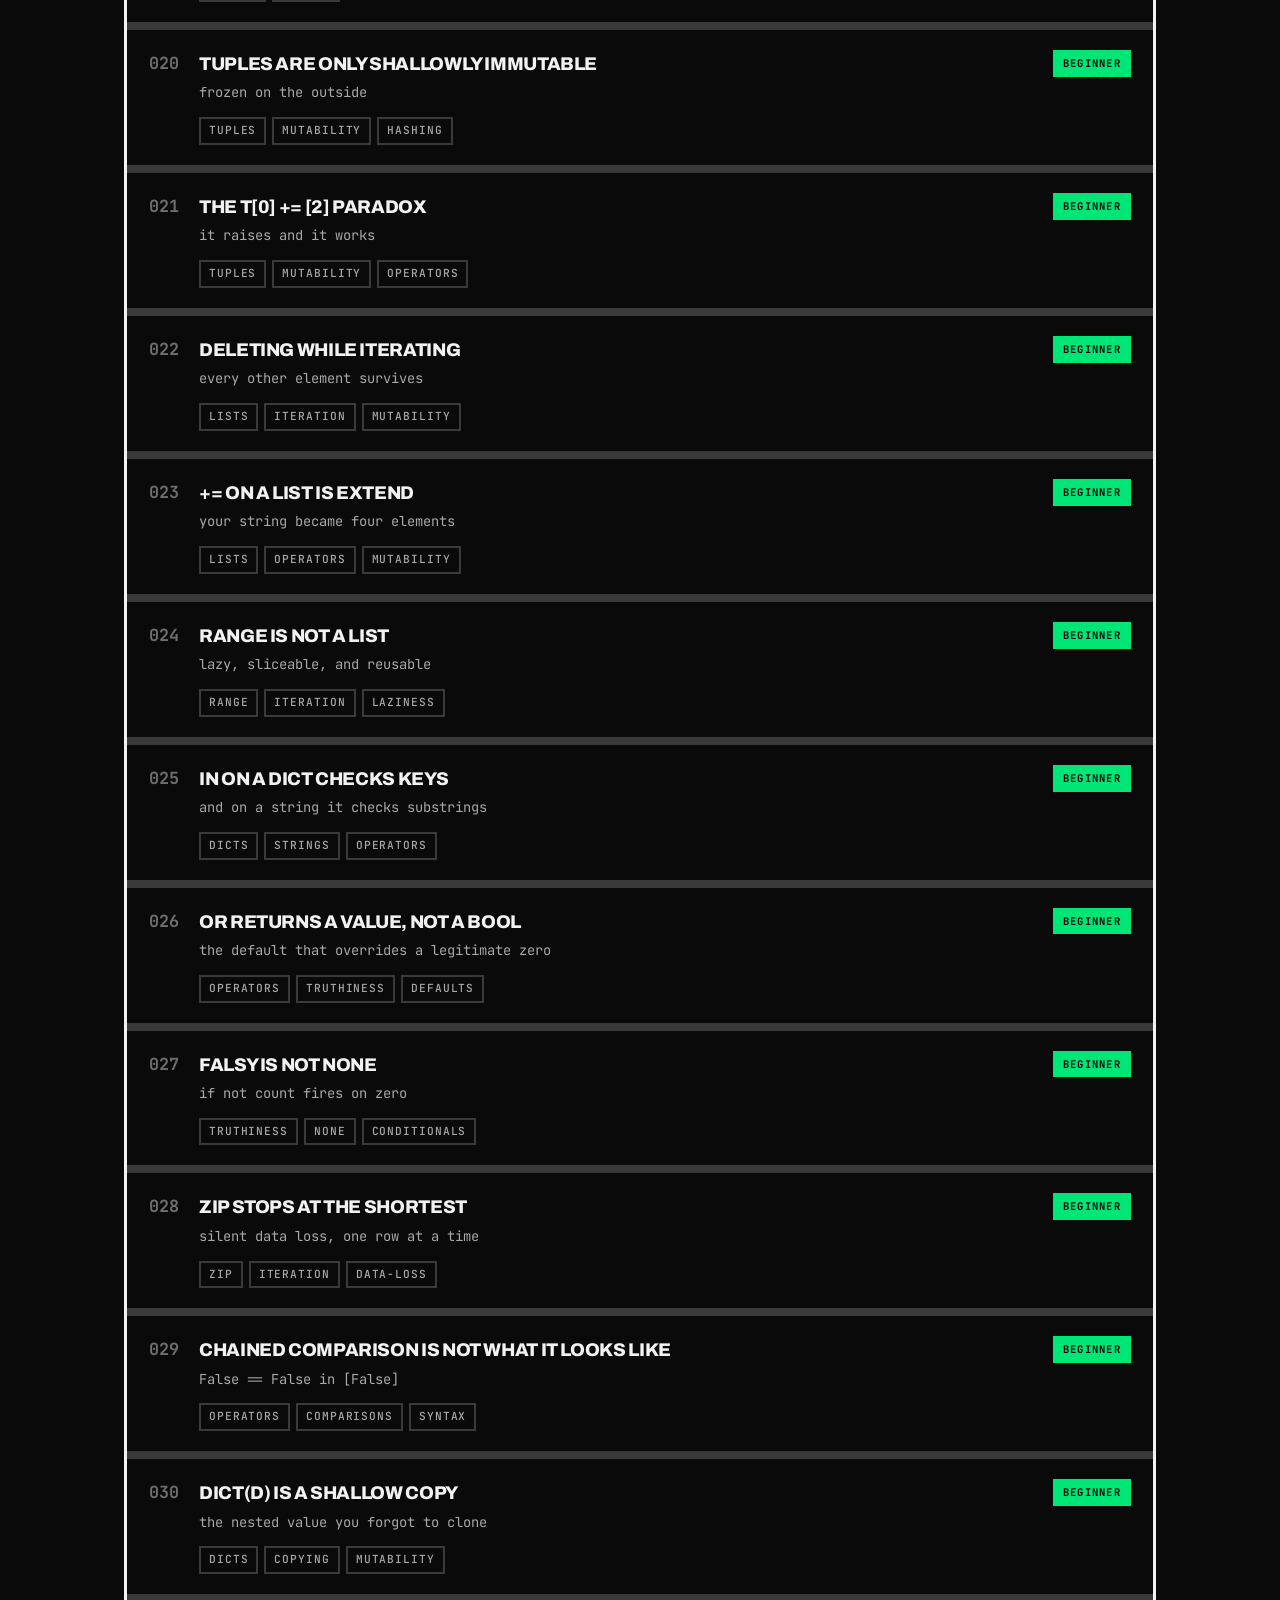
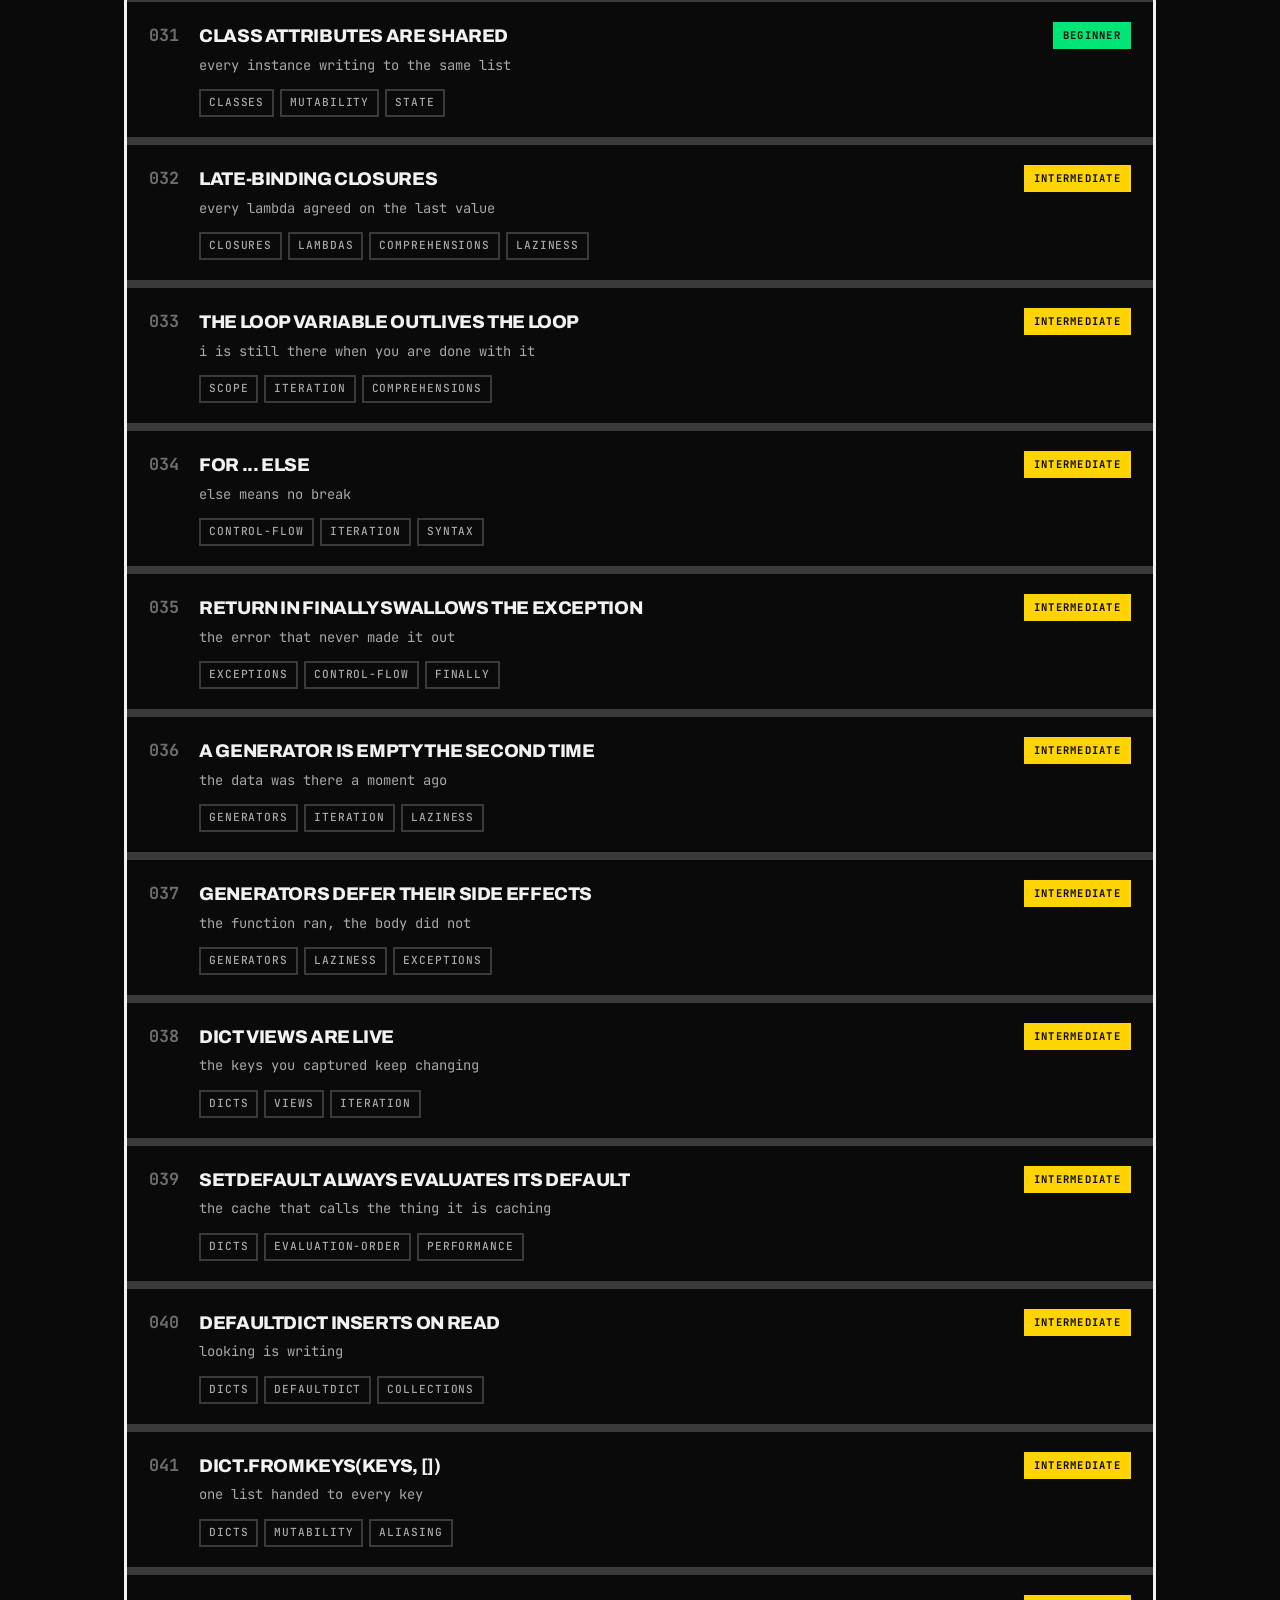
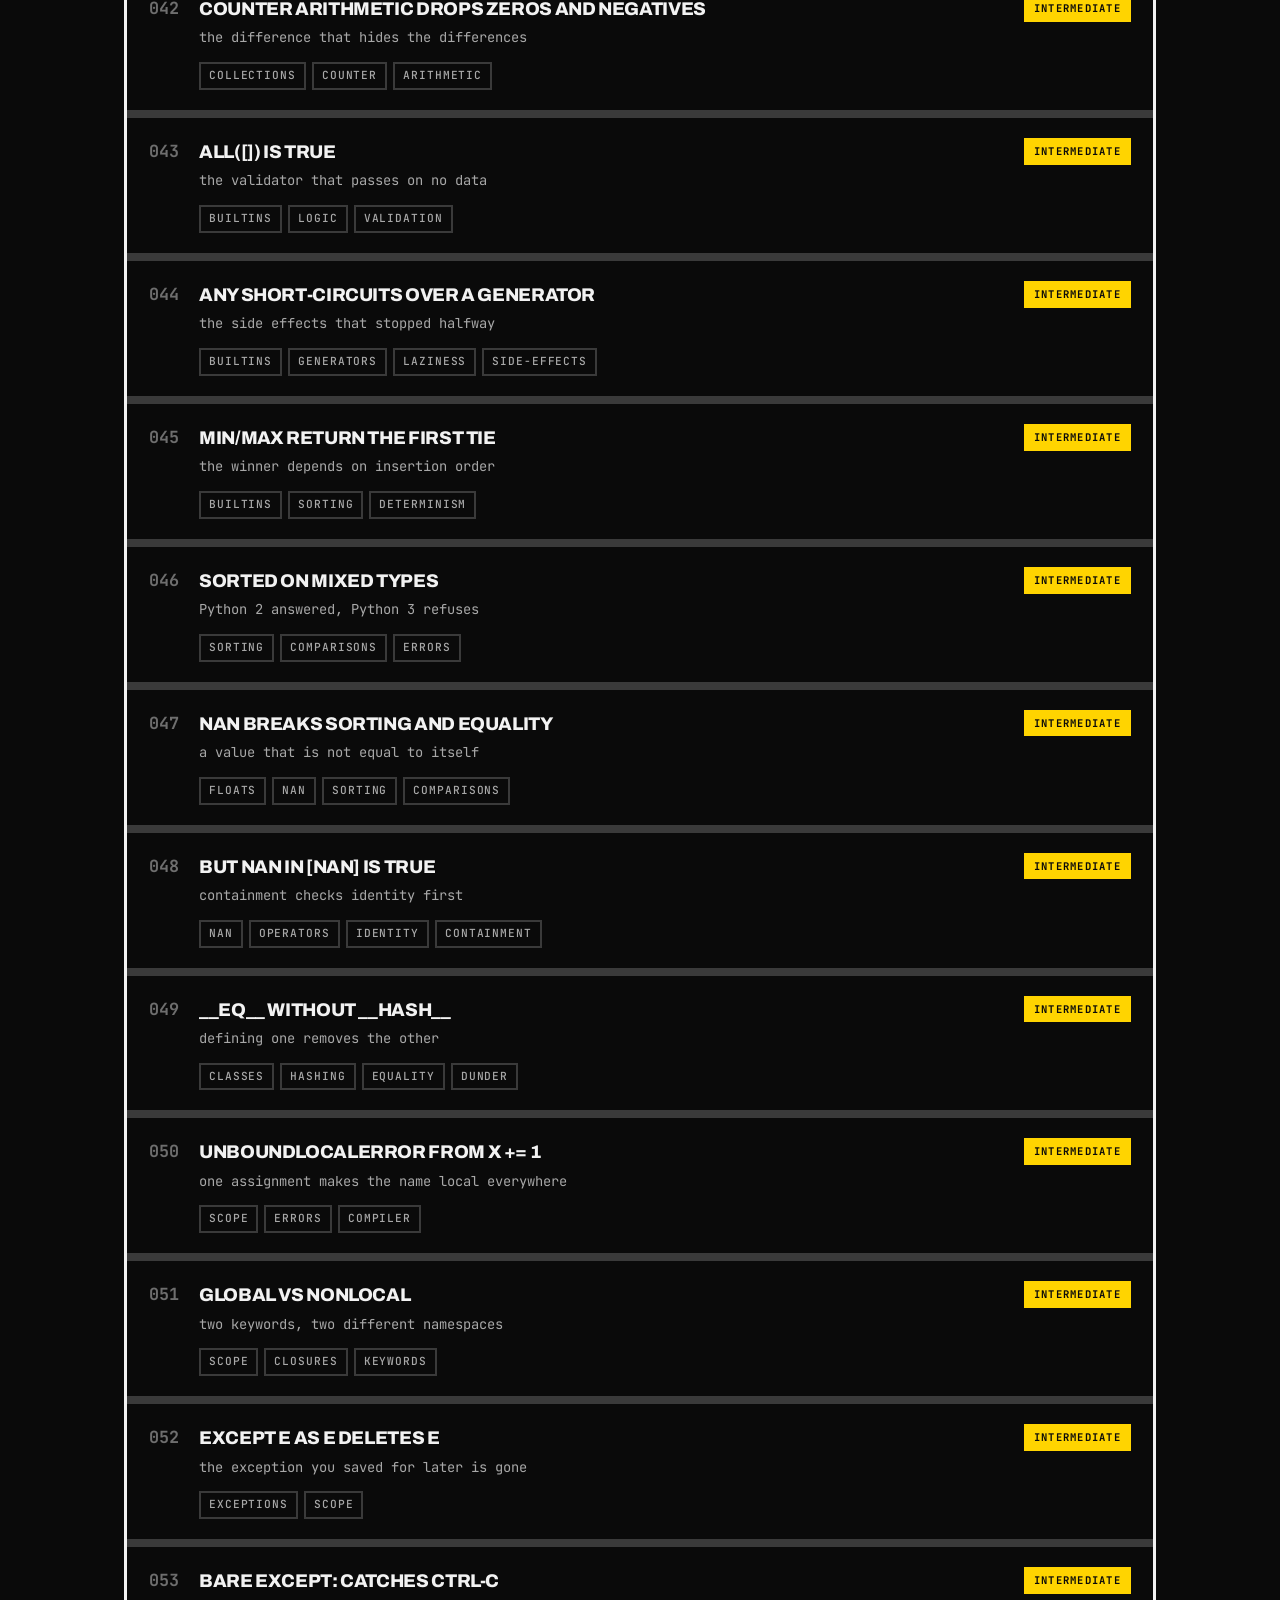
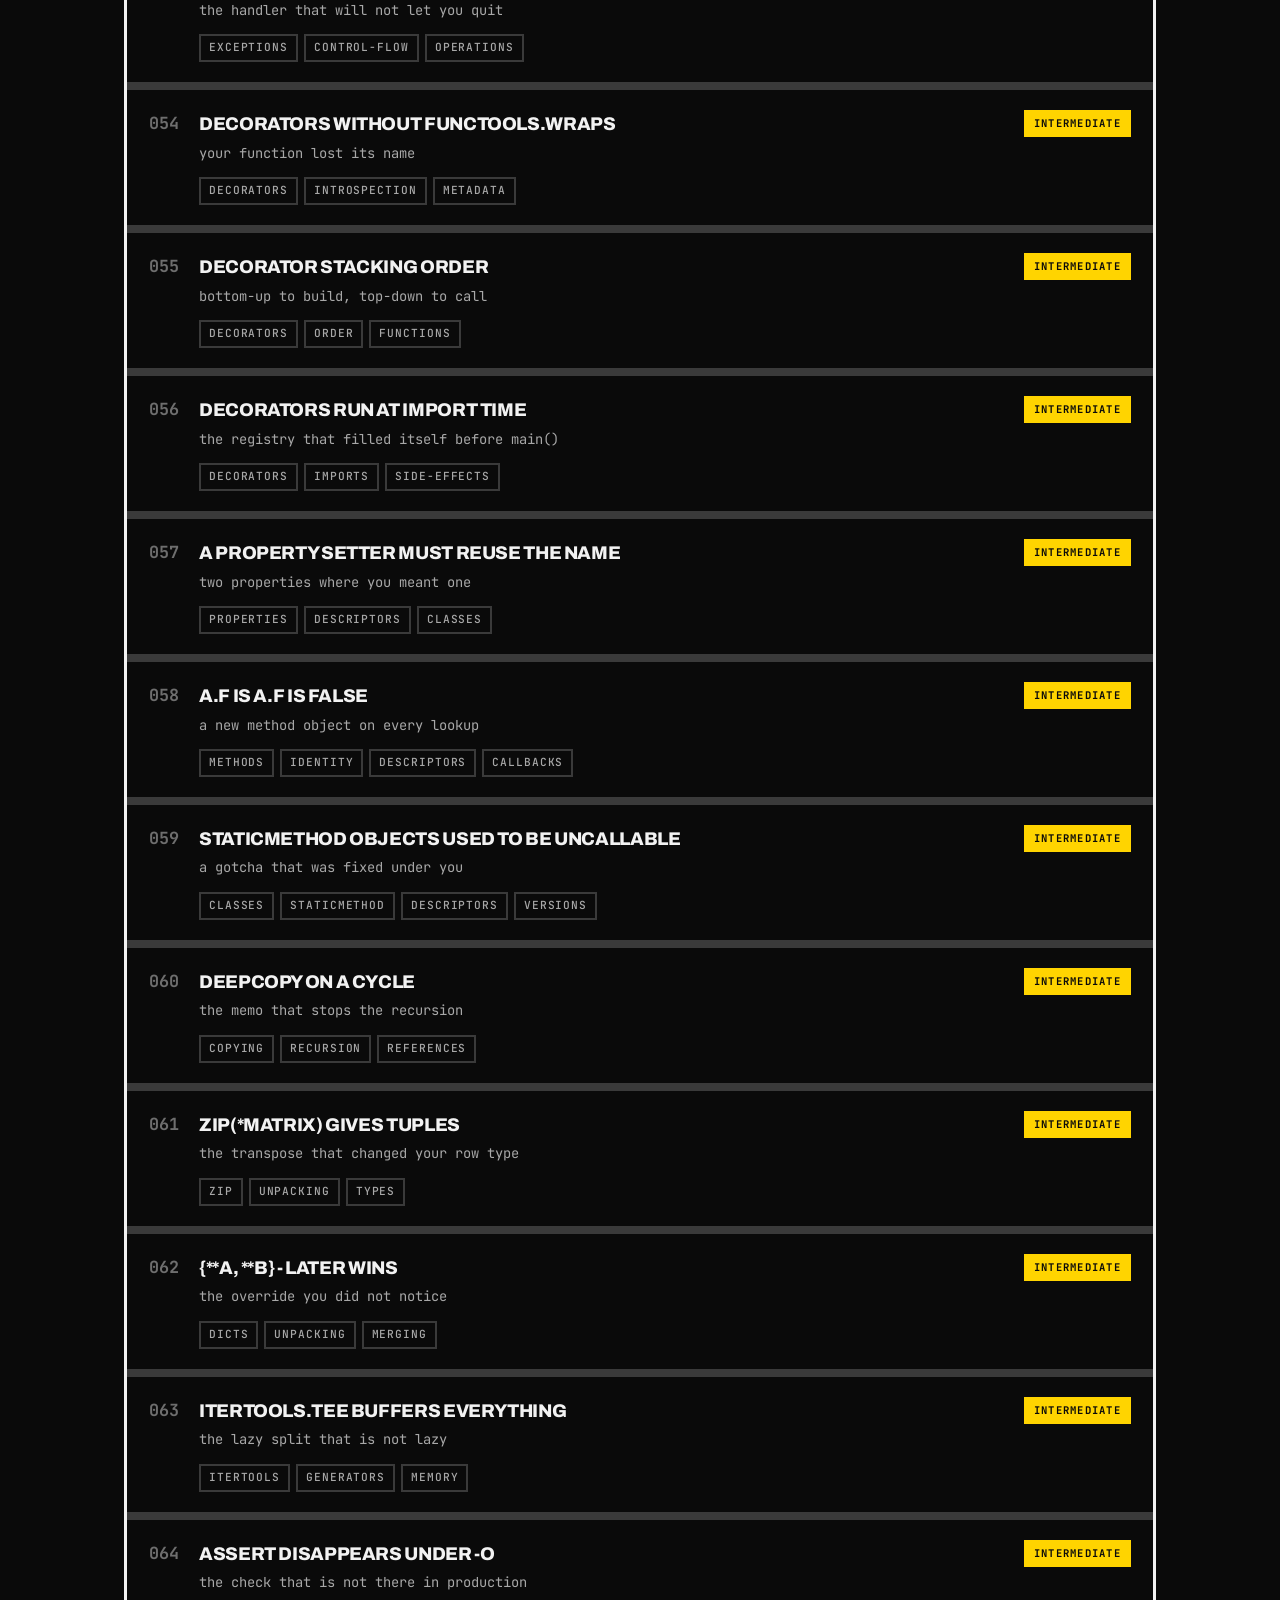
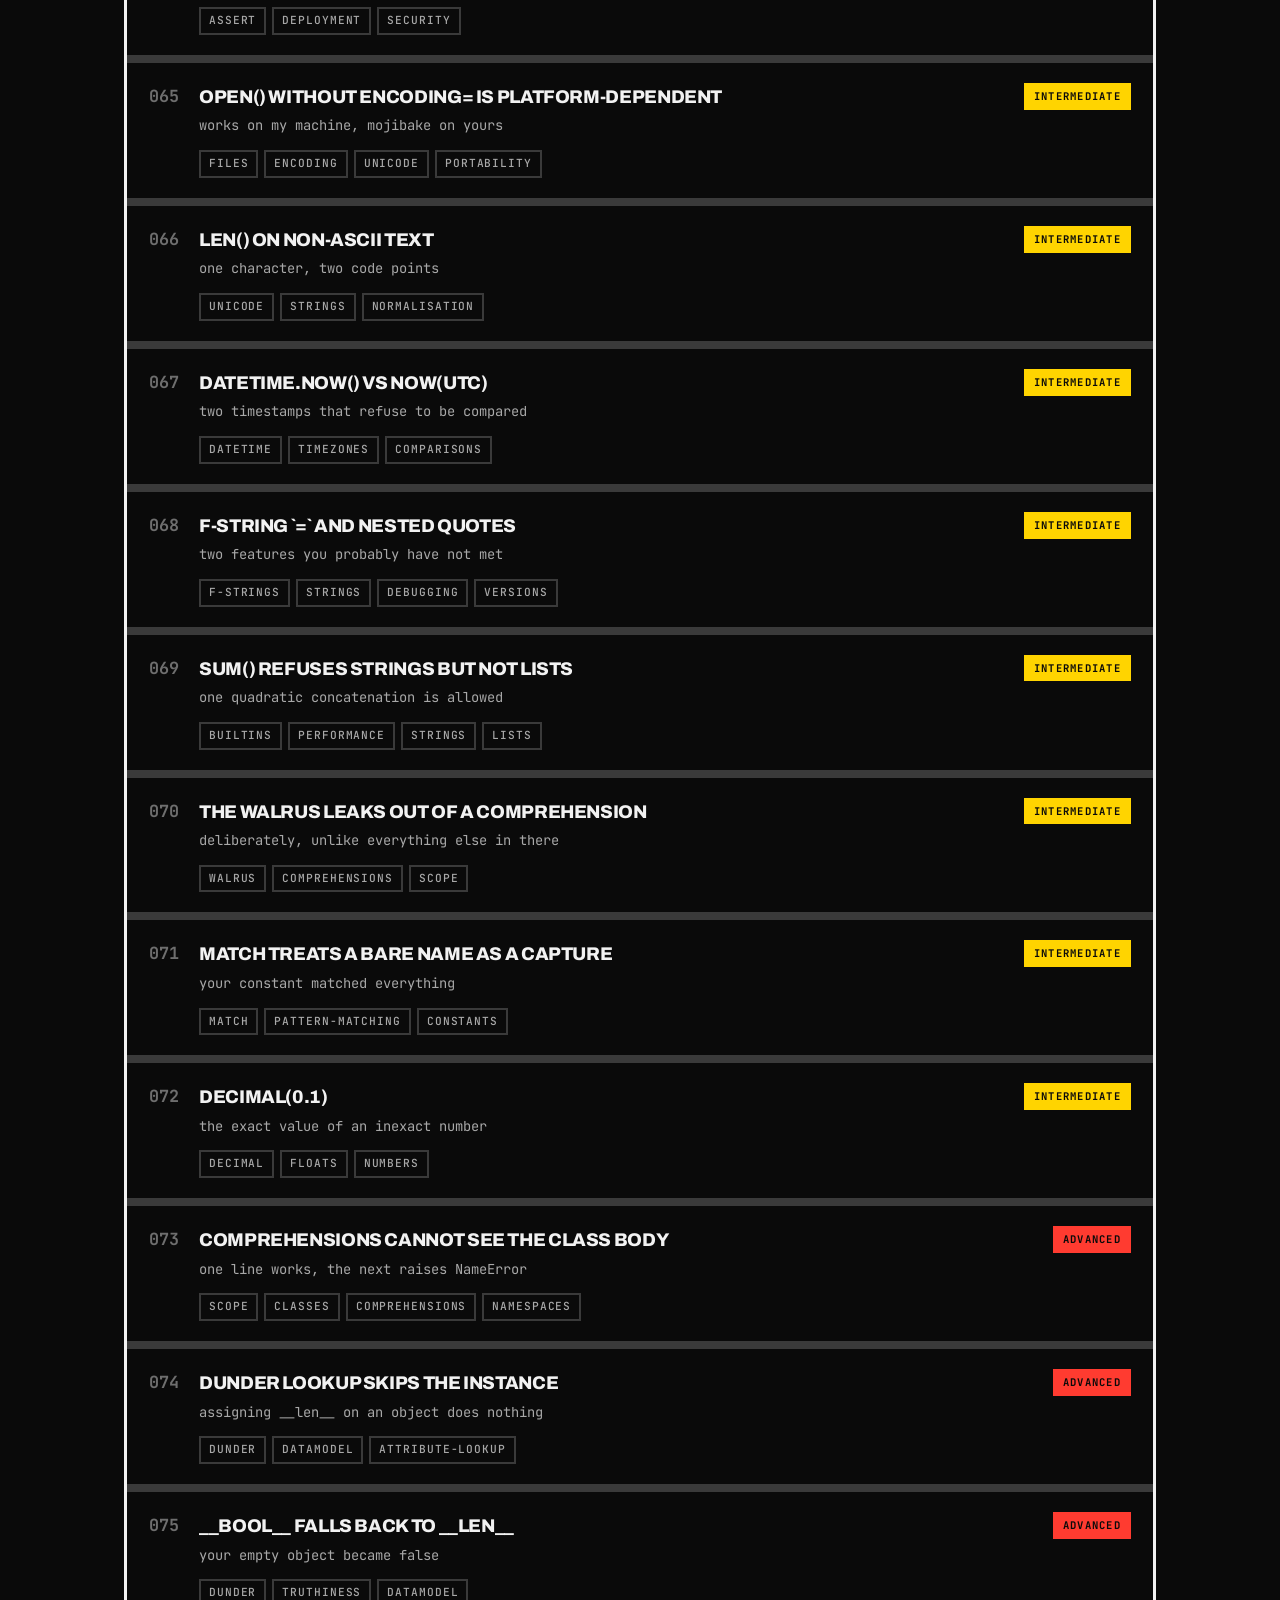
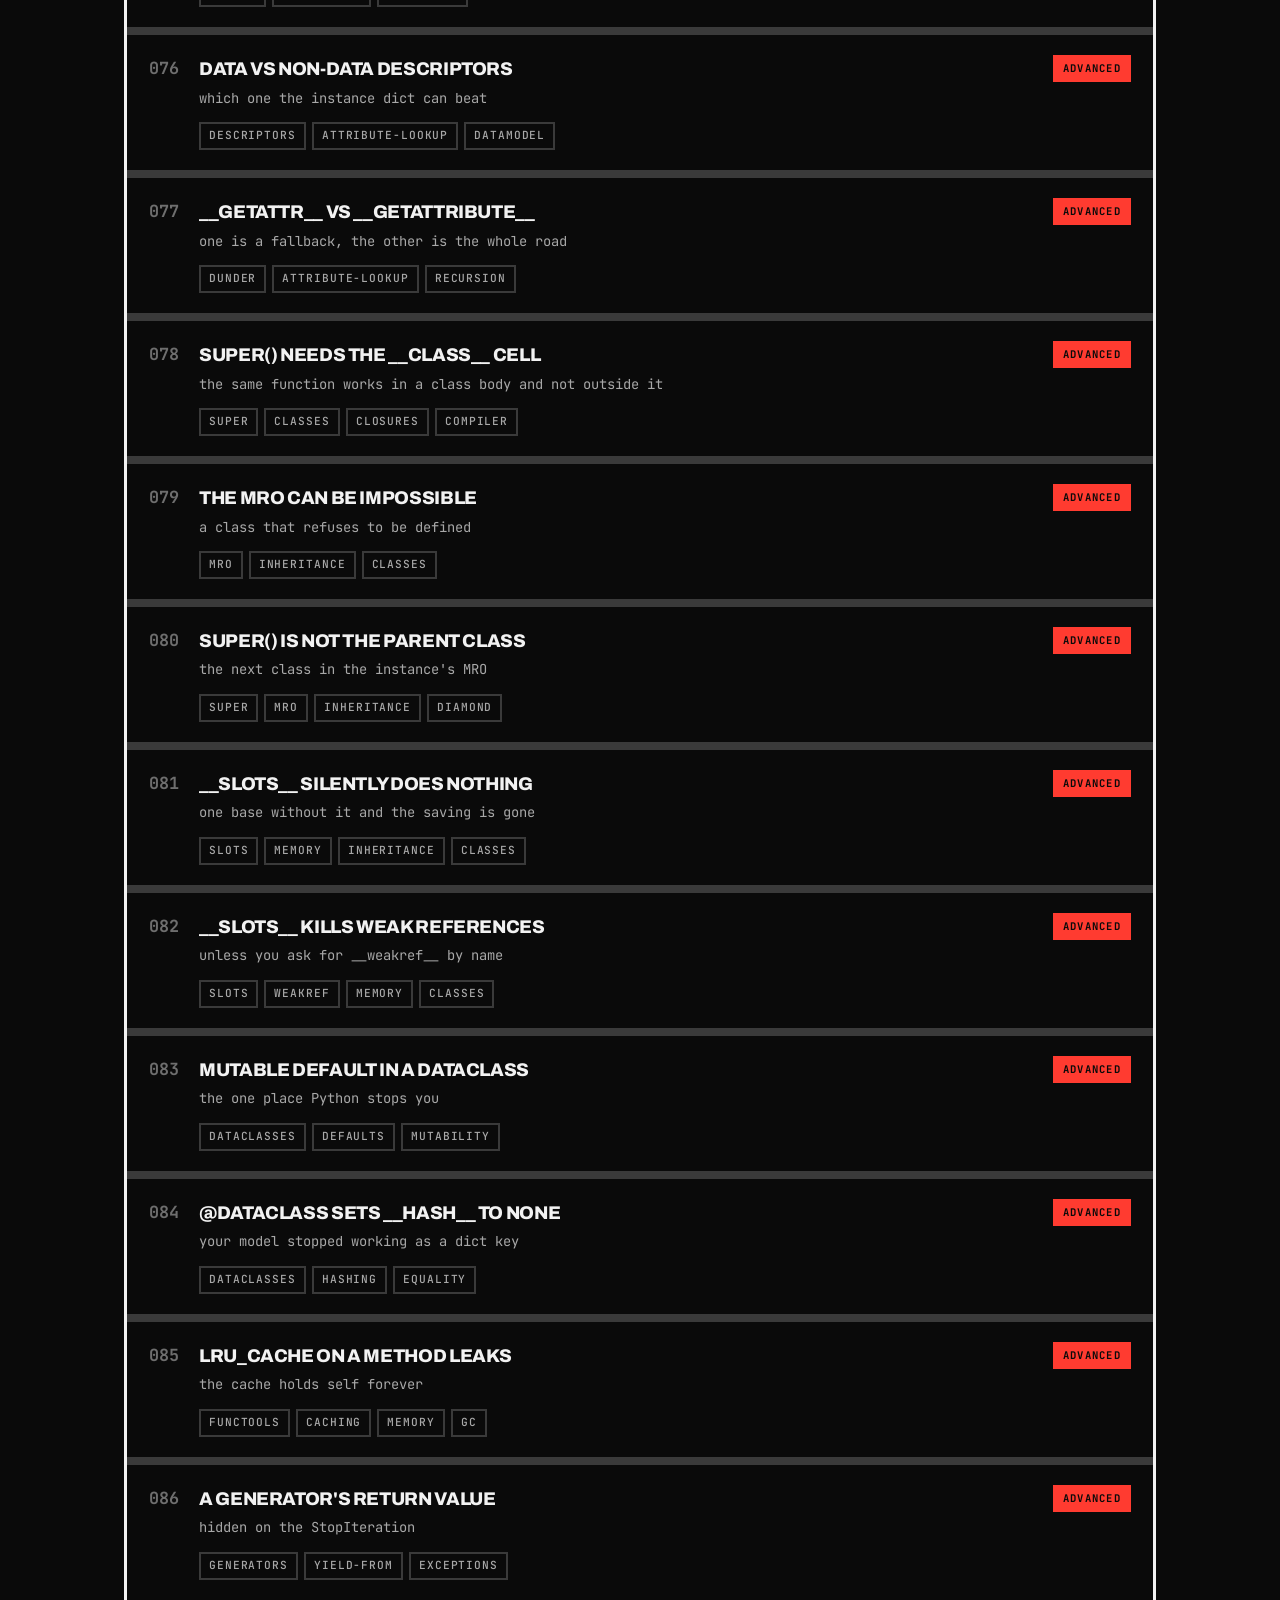
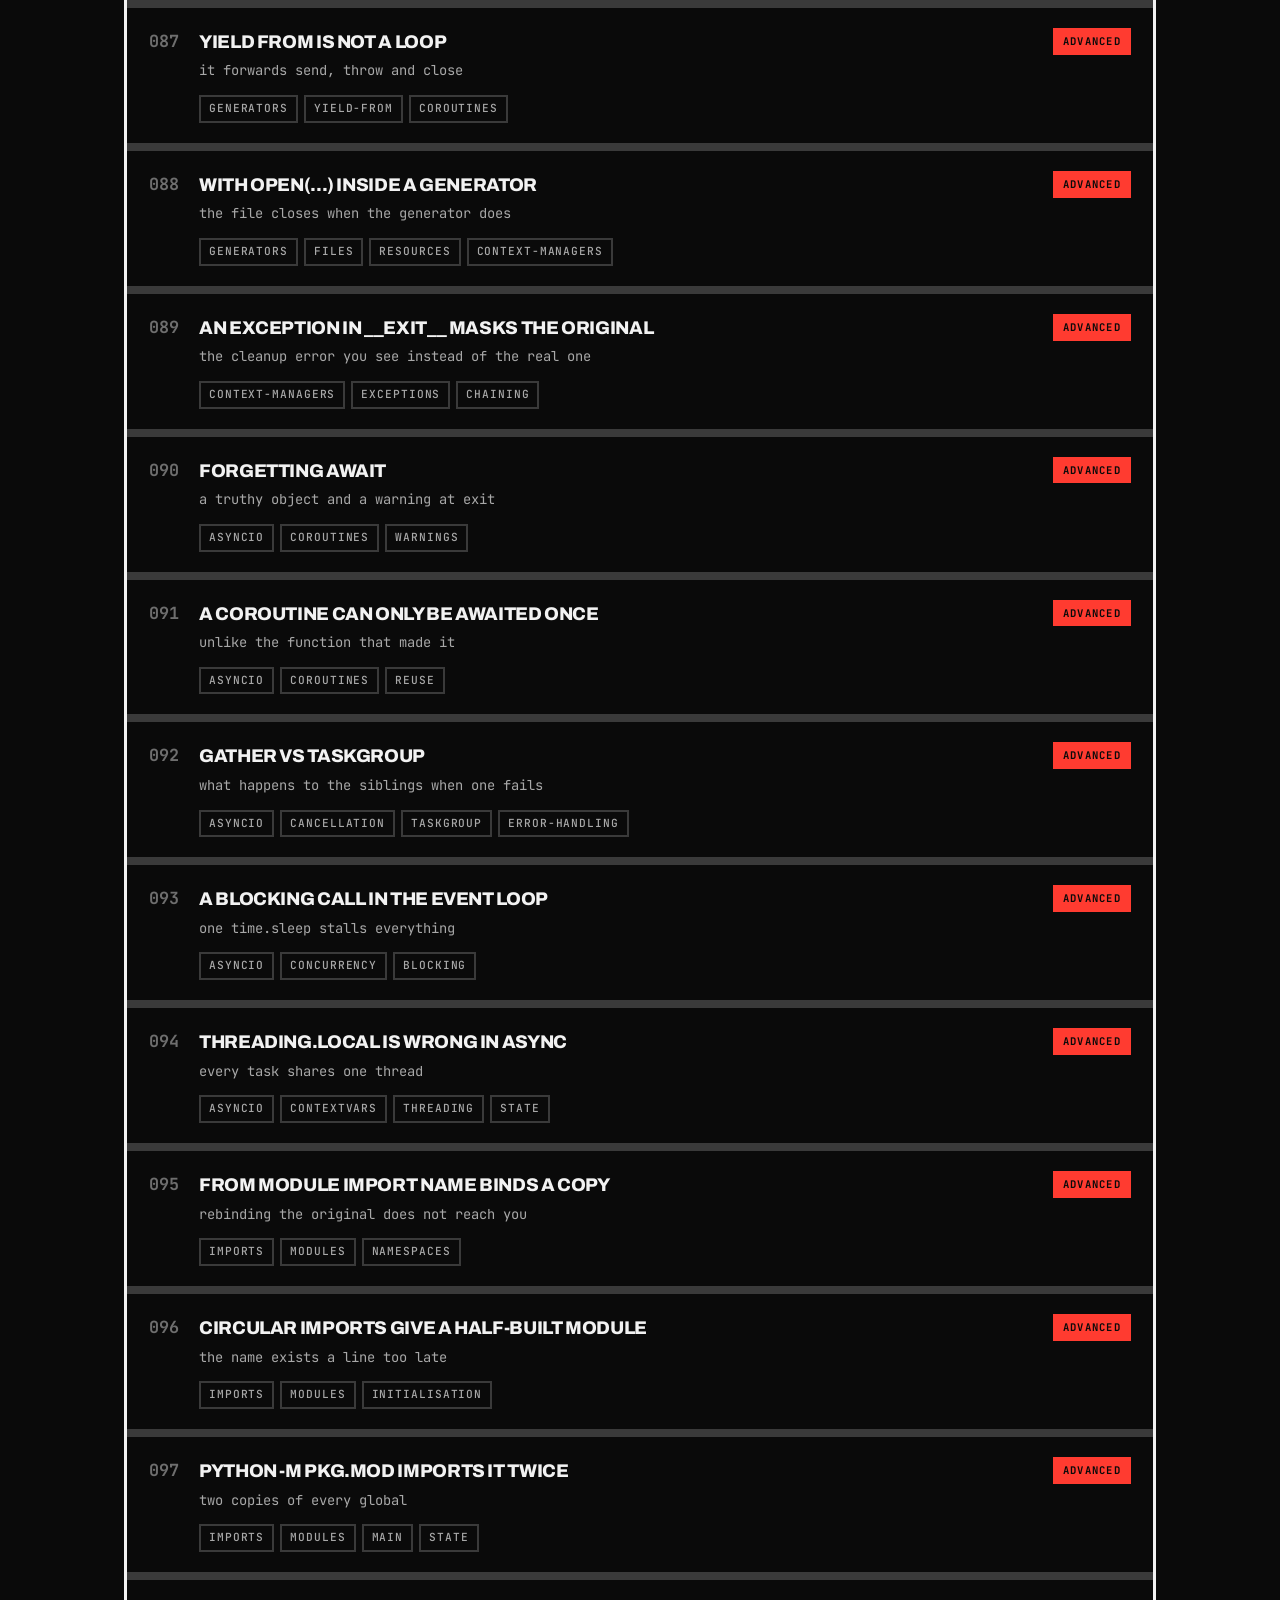
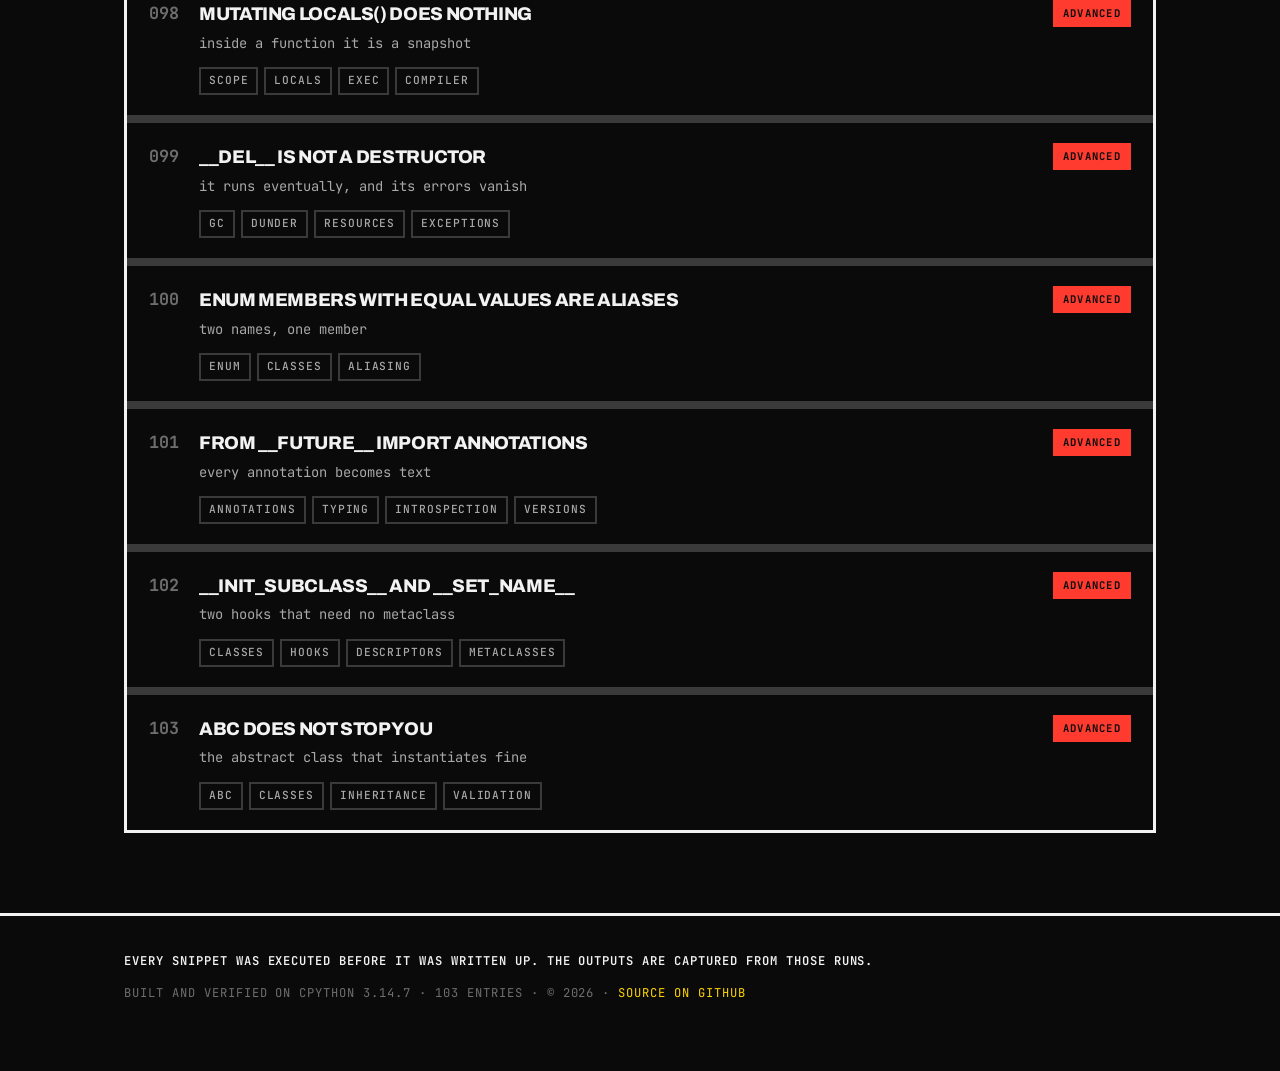
==== commit 8a49c38e: "add databases" ====
--- a/browse.html
+++ b/browse.html
@@ -8,7 +8,7 @@
 <link rel="preconnect" href="https://fonts.googleapis.com">
 <link rel="preconnect" href="https://fonts.gstatic.com" crossorigin>
 <link href="https://fonts.googleapis.com/css2?family=Archivo:wght@400;500;600;700;800;900&family=JetBrains+Mono:wght@400;500;600;700&display=swap" rel="stylesheet">
-<link rel="stylesheet" href="assets/css/style.css?v=fc887ae1">
+<link rel="stylesheet" href="assets/css/style.css?v=09141972">
 </head>
 <body>
 
@@ -23,6 +23,7 @@
       <a href="browse.html" class="active">Browse</a>
       <a href="dsa.html">DSA</a>
       <a href="deepdive.html">Deep Dive</a>
+      <a href="databases.html">Databases</a>
       <a class="gh" data-repo-link href="#" target="_blank" rel="noopener">GitHub</a>
     </nav>
   </div>
--- a/assets/css/style.css
+++ b/assets/css/style.css
@@ -714,6 +714,62 @@
 .approach .why { color: var(--text-dim); font-size: 0.94rem; }
 .approach .why p { margin: 0 0 10px; }
 .approach pre.code { margin-bottom: 18px; }
+.approach .why ul { margin: 0 0 14px; padding-left: 20px; }
+.approach .why li { margin: 0 0 7px; }
+.approach .why code, .recurrence code:not(pre code), .step-change code {
+  font-size: 0.87em;
+  color: var(--py-blue-lt);
+}
+.step-no {
+  font-family: var(--mono);
+  font-size: 0.72rem;
+  text-transform: uppercase;
+  letter-spacing: 0.08em;
+  color: var(--py-blue-lt);
+}
+.step-change {
+  display: flex; gap: 12px; flex-wrap: wrap;
+  border-left: 3px solid var(--py-yellow);
+  background: var(--bg-code);
+  border-radius: 0 var(--radius) var(--radius) 0;
+  padding: 10px 14px;
+  margin-bottom: 14px;
+  font-size: 0.92rem;
+  color: var(--text-dim);
+}
+.step-change b {
+  font-family: var(--mono);
+  font-size: 0.72rem;
+  text-transform: uppercase;
+  letter-spacing: 0.06em;
+  color: var(--py-yellow);
+  padding-top: 3px;
+}
+.step-change span { flex: 1 1 30ch; }
+
+/* ---- the recurrence, between plain recursion and the memo ---- */
+.recurrence {
+  border: 1px solid var(--border);
+  border-left: 3px solid var(--py-blue);
+  border-radius: var(--radius);
+  padding: 18px 20px 6px;
+  margin-bottom: 16px;
+  color: var(--text-dim);
+  font-size: 0.94rem;
+}
+.recurrence h3 { font-size: 1.04rem; letter-spacing: -0.015em; margin-bottom: 12px; color: var(--text); }
+.recurrence .rec-label {
+  font-family: var(--mono);
+  font-size: 0.72rem;
+  text-transform: uppercase;
+  letter-spacing: 0.08em;
+  color: var(--text-faint);
+  margin: 0 0 6px;
+}
+.recurrence .rec-state { margin: 0 0 14px; }
+.recurrence ul { margin: 0 0 14px; padding-left: 20px; }
+.recurrence li { margin: 0 0 7px; }
+.recurrence pre.rec-formula { margin: 0 0 14px; white-space: pre; overflow-x: auto; }
 
 .pitfall {
   border-left: 3px solid var(--hard);
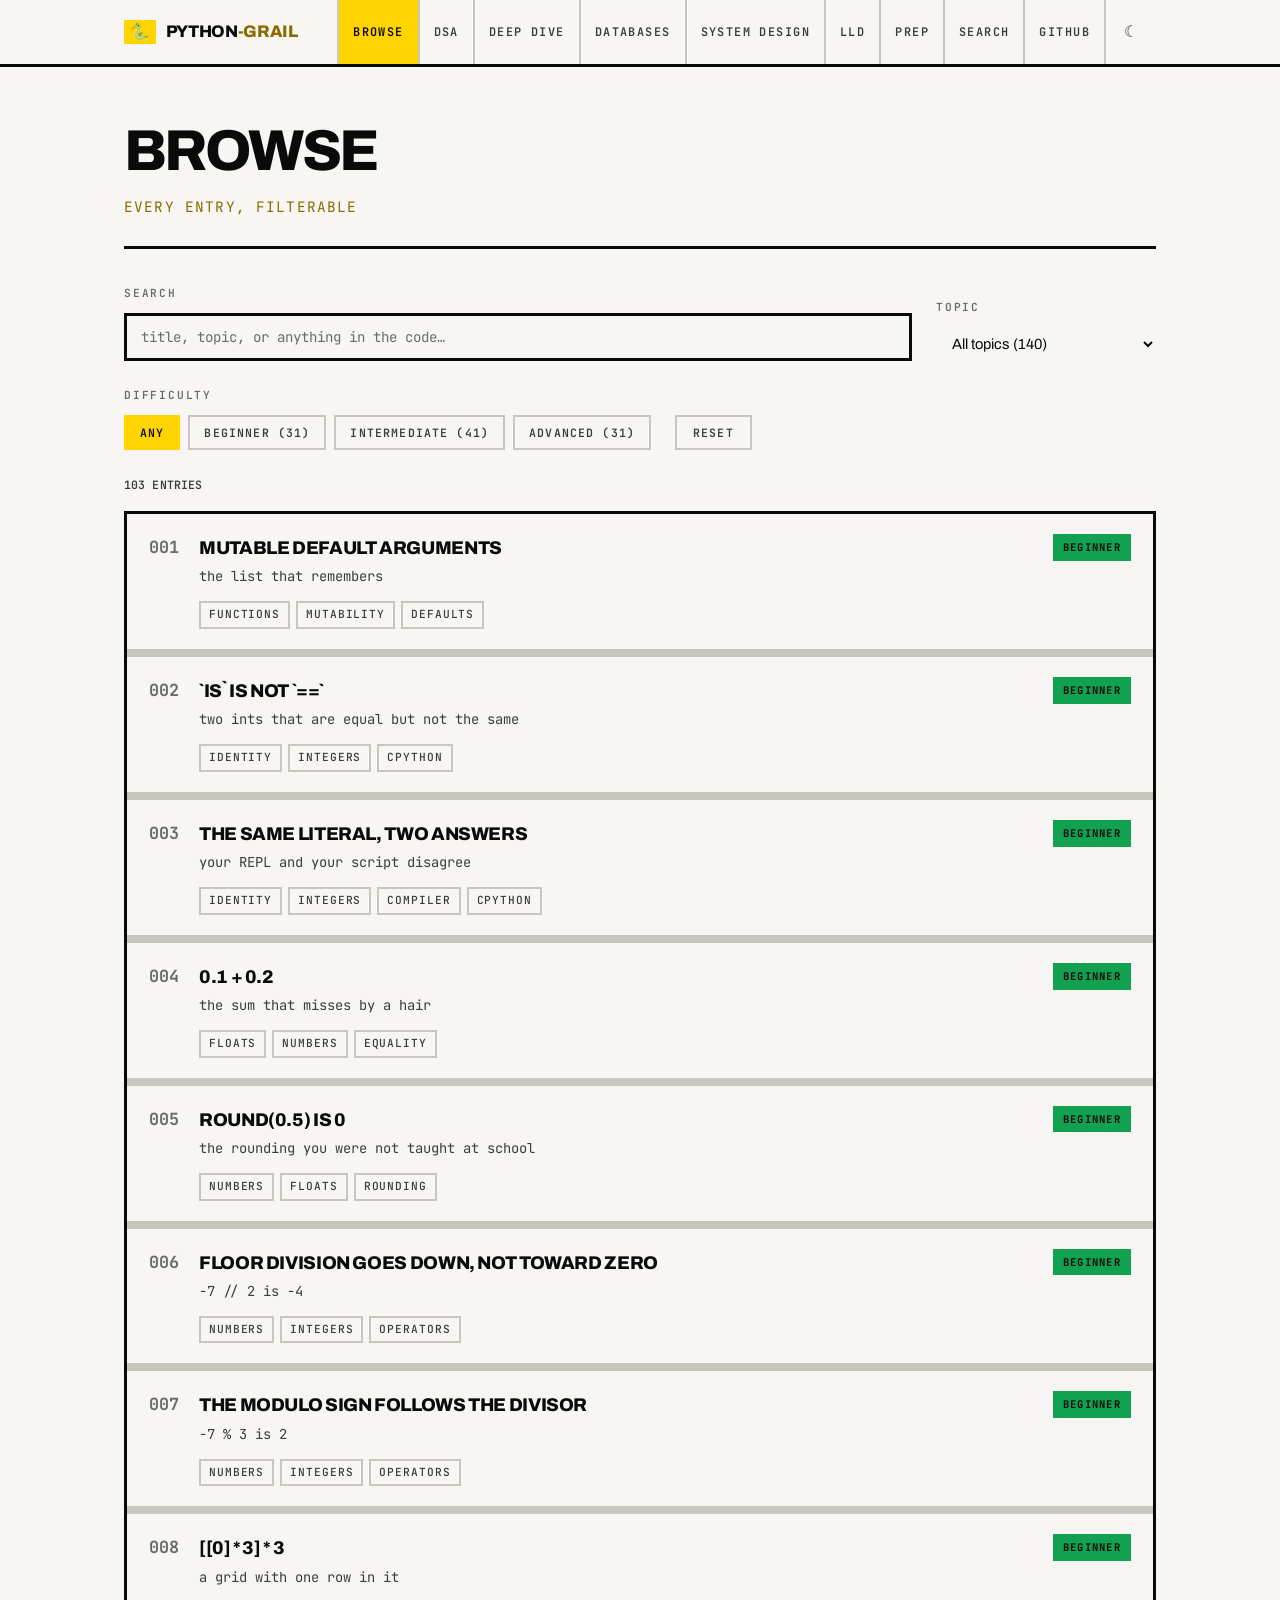
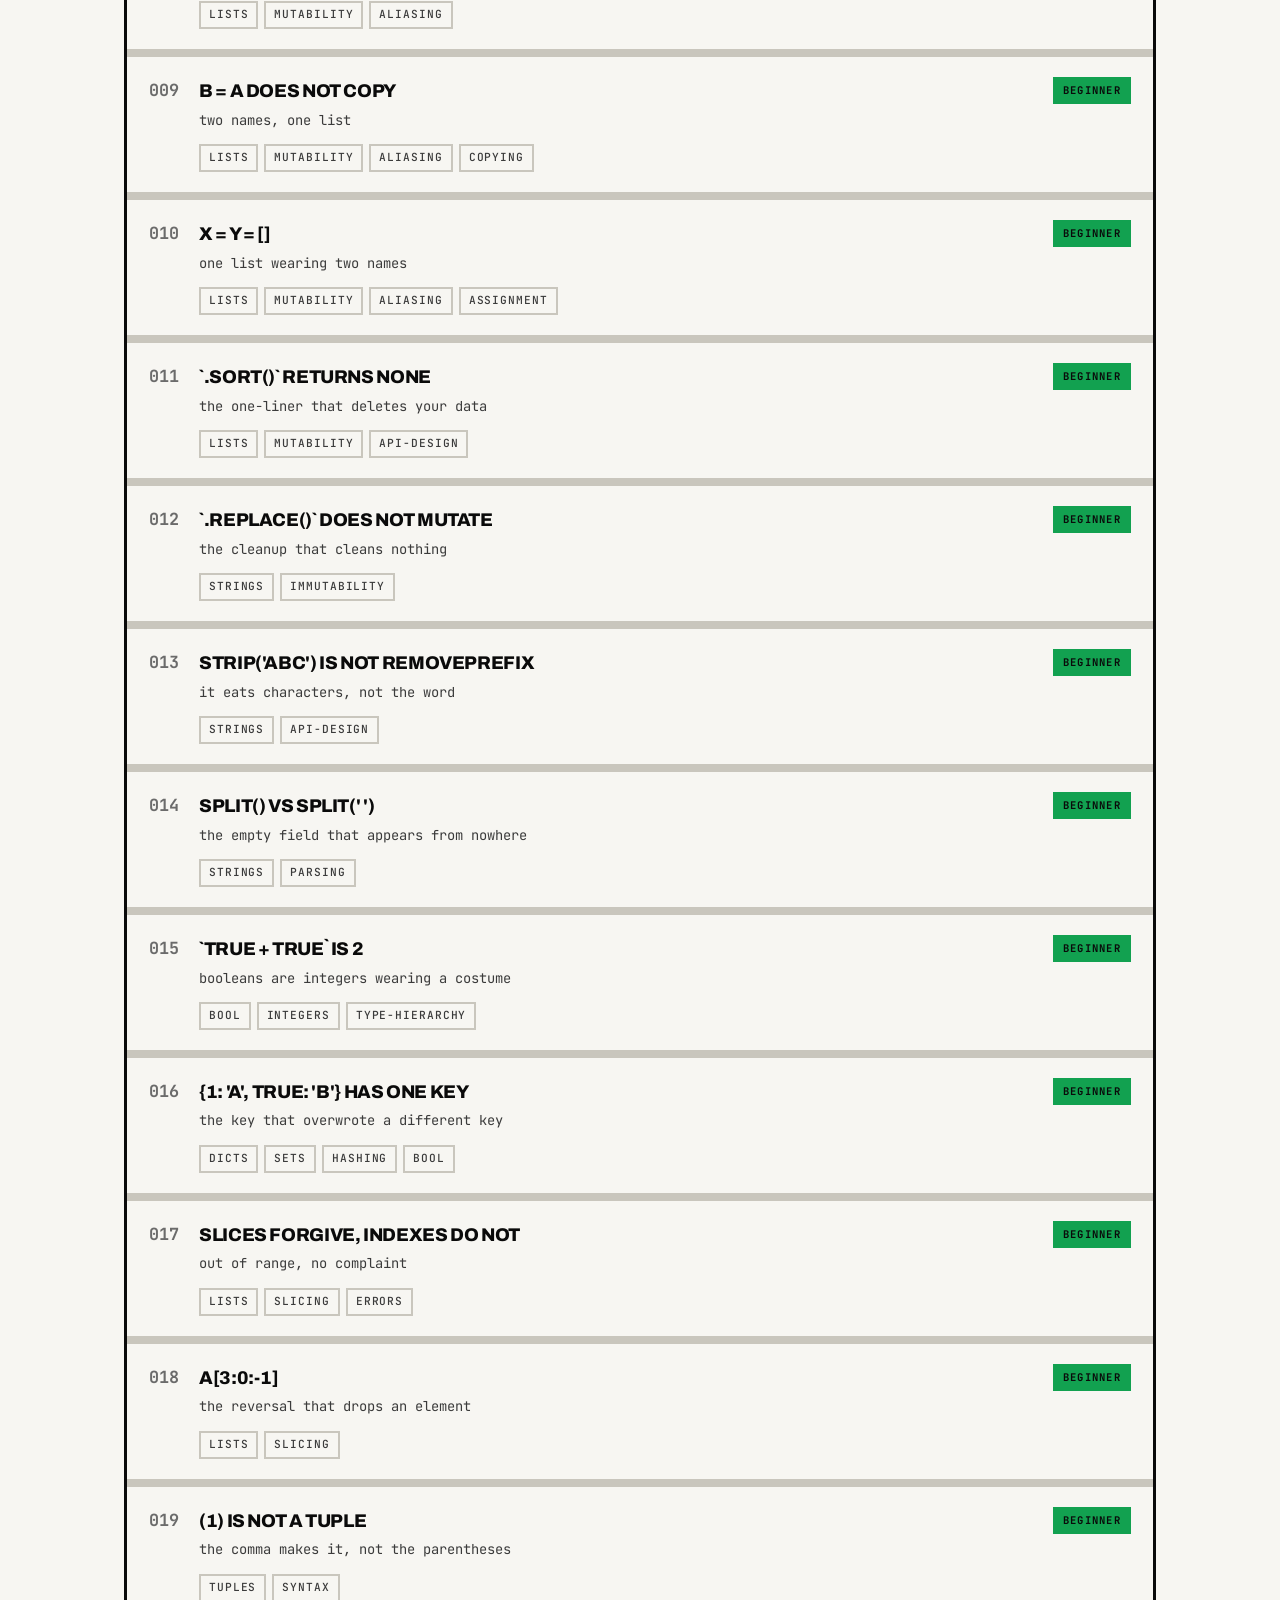
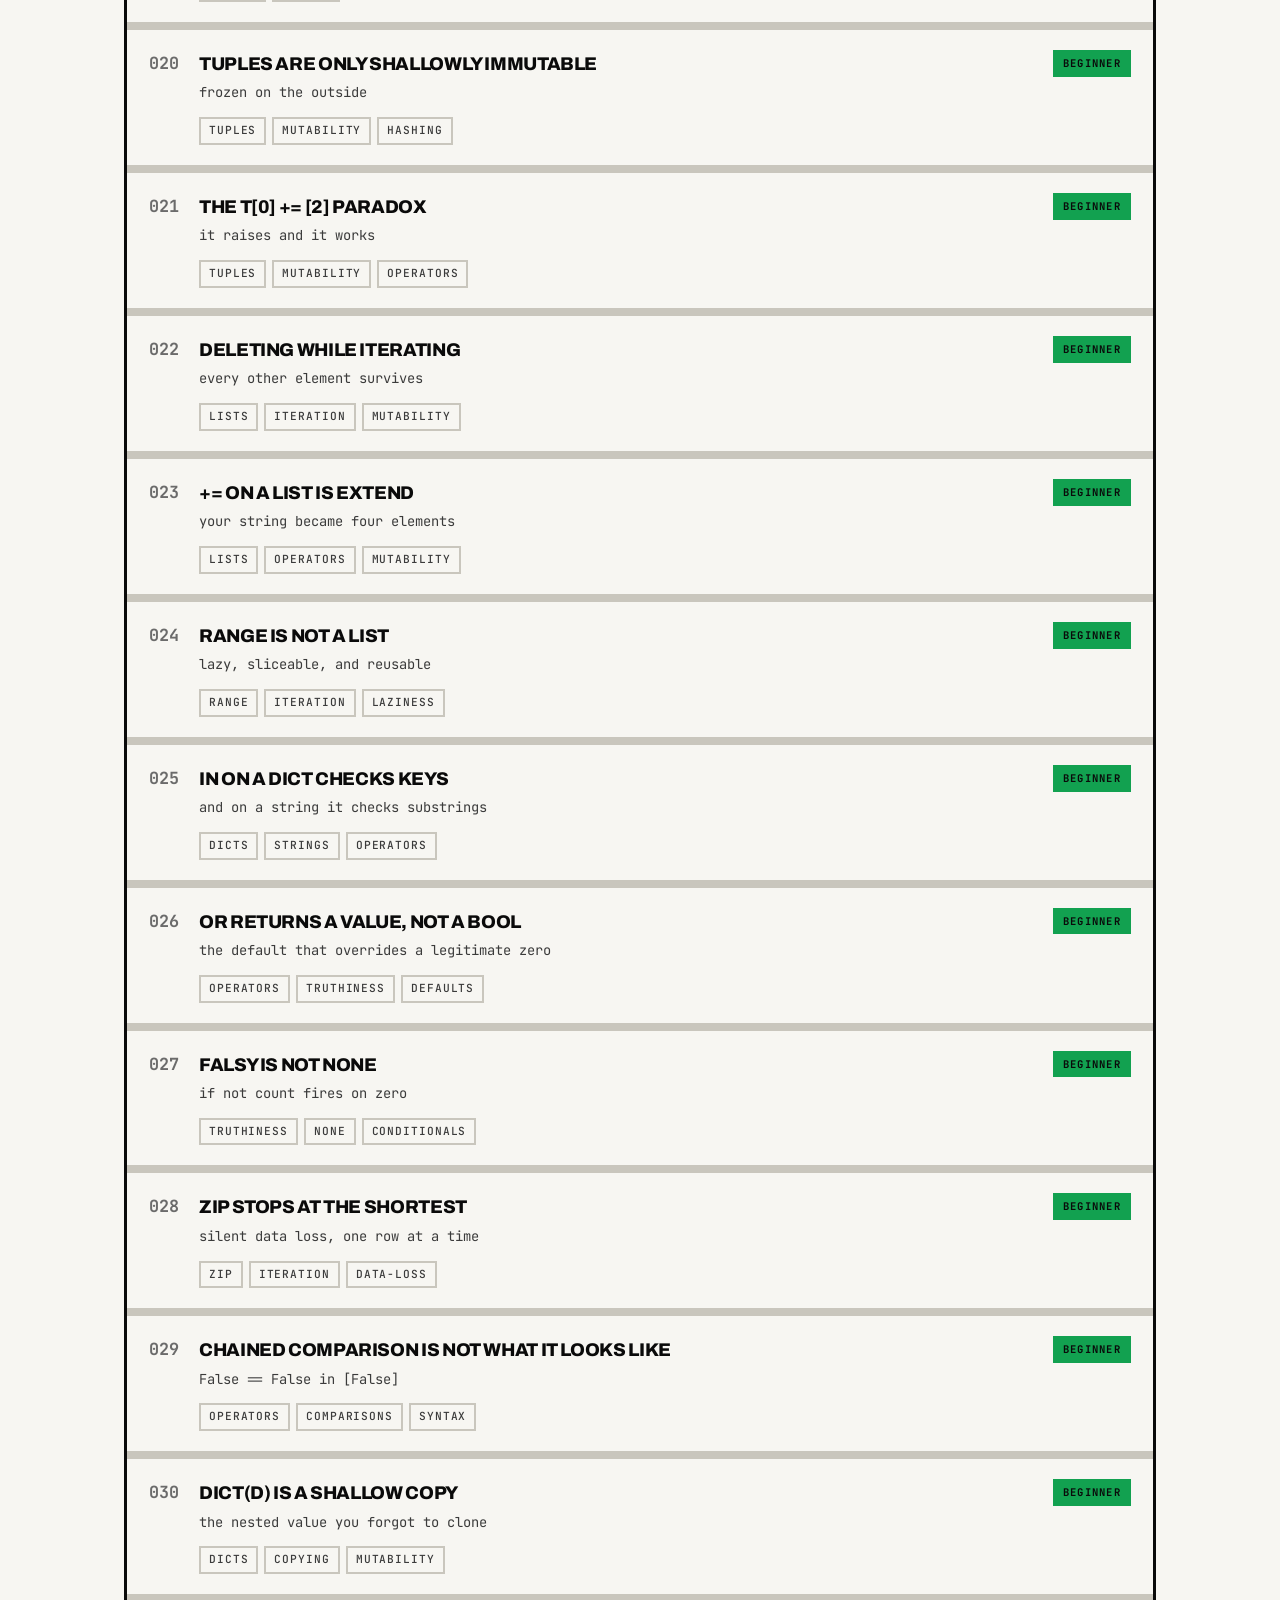
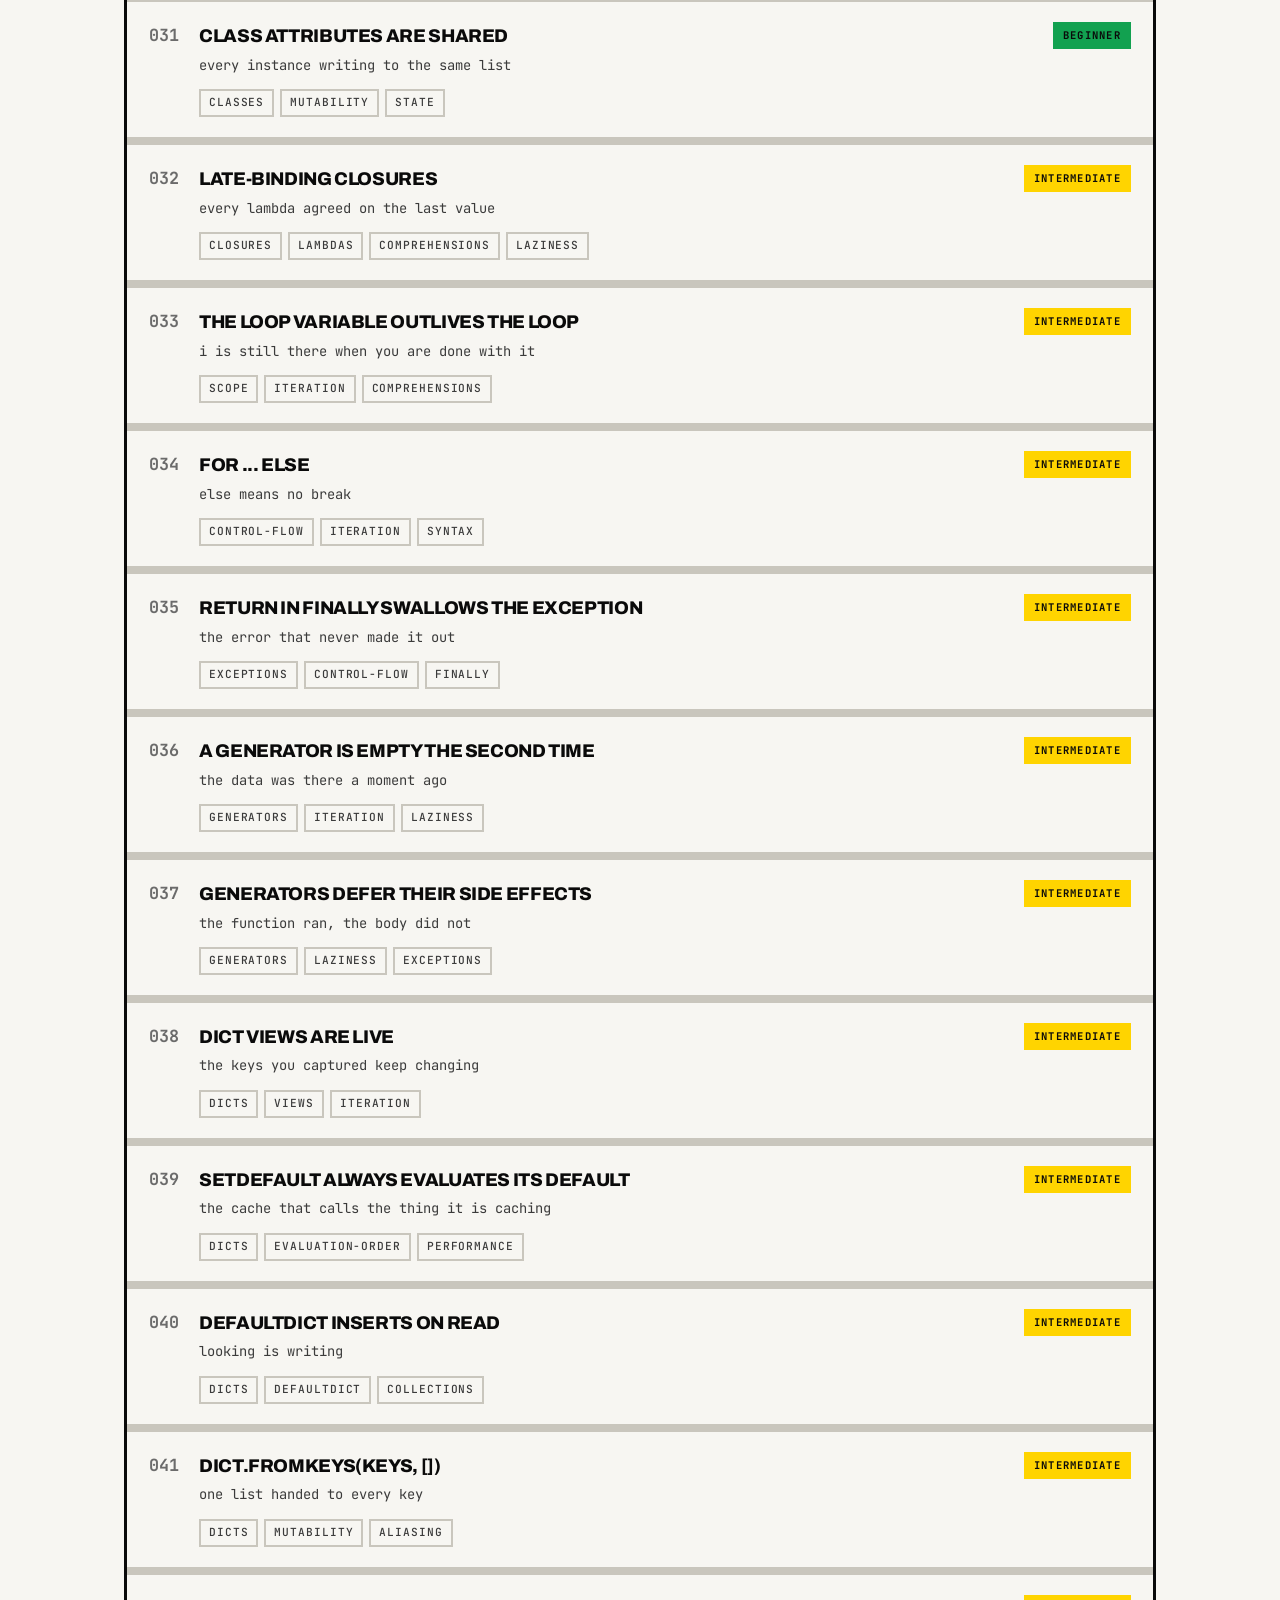
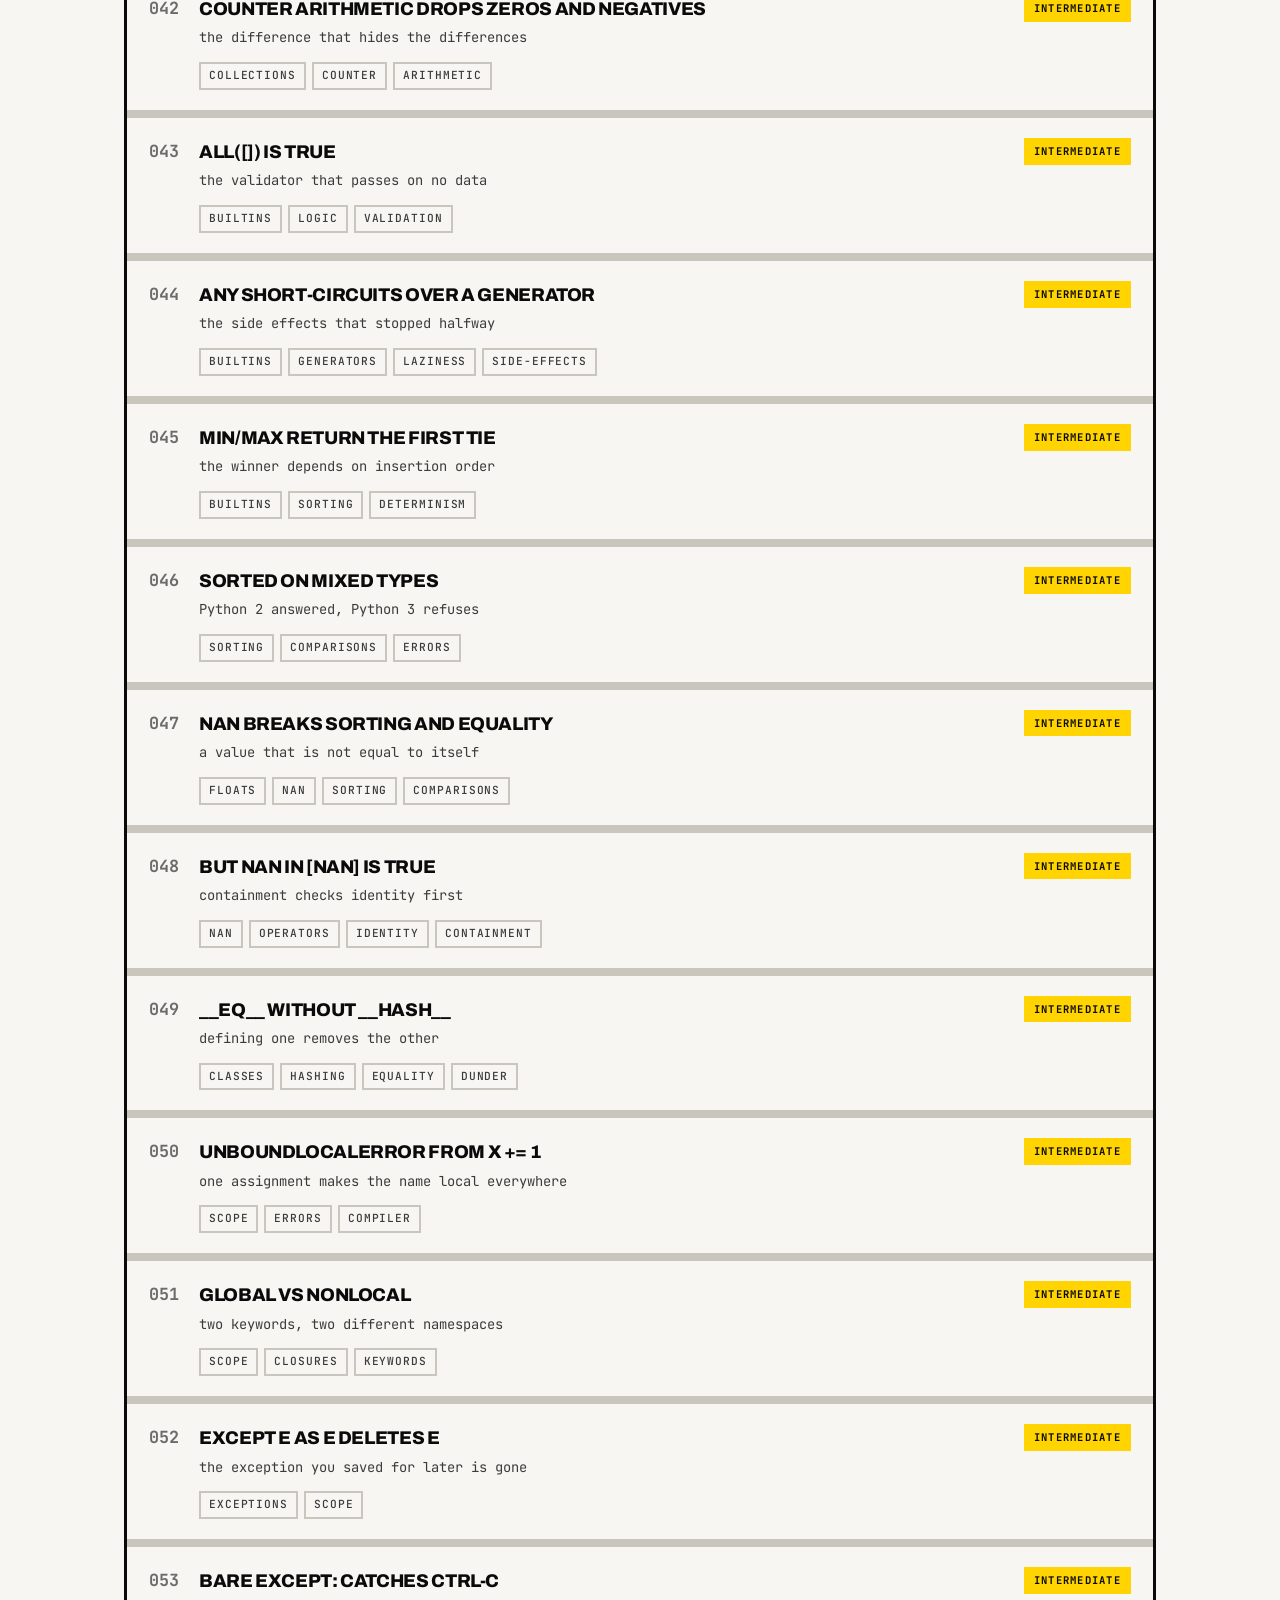
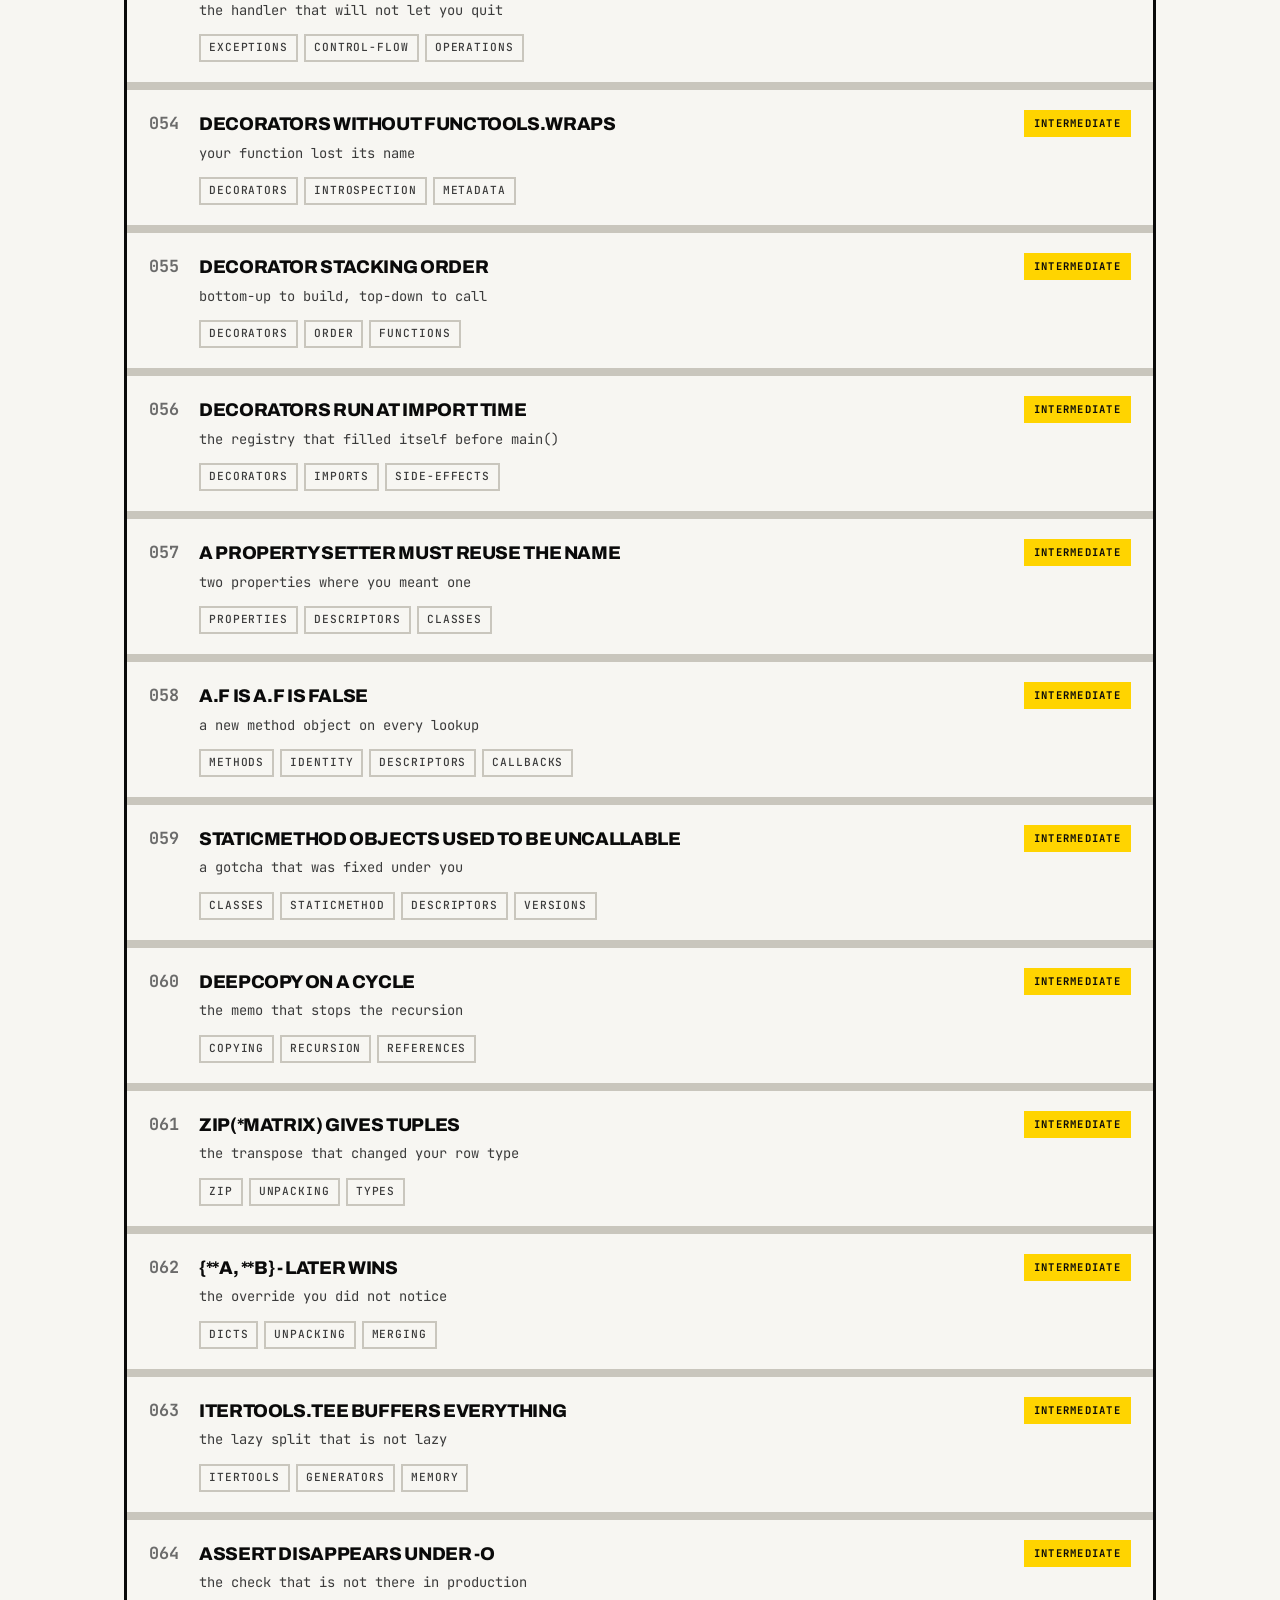
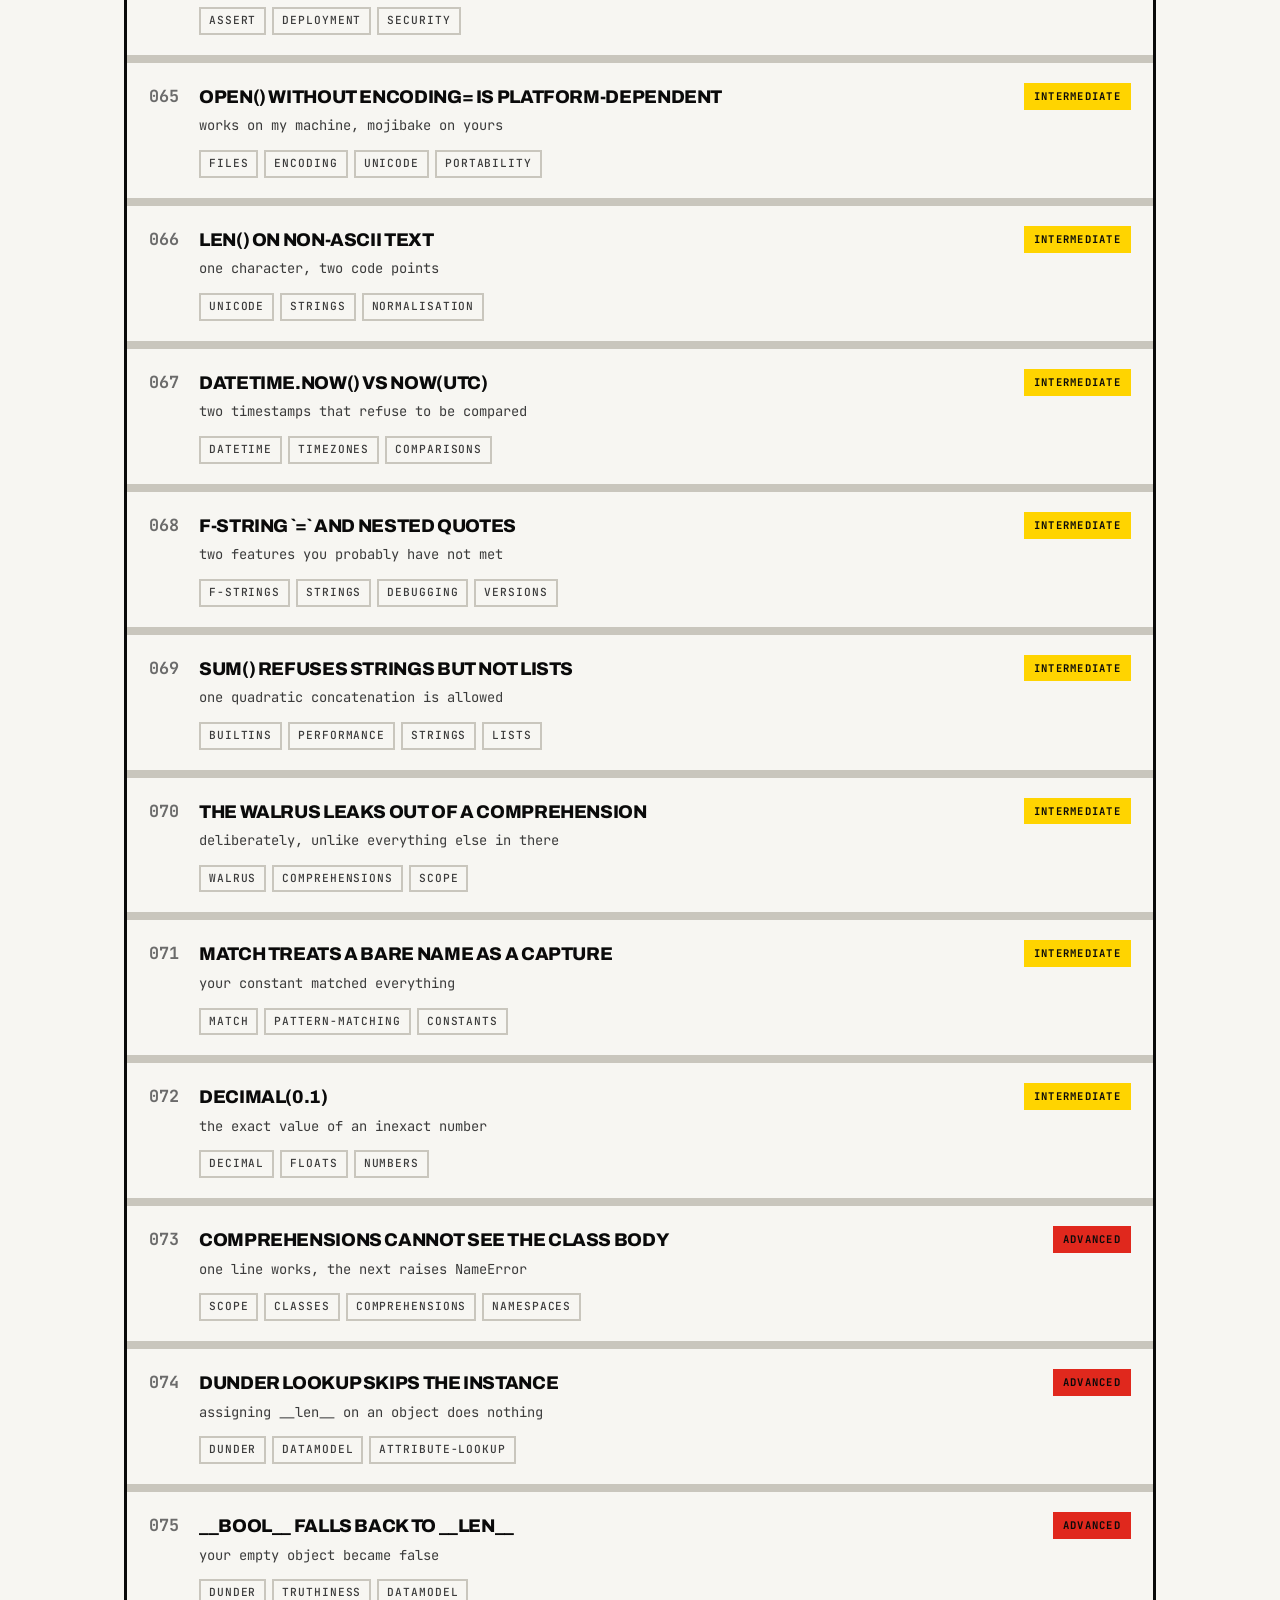
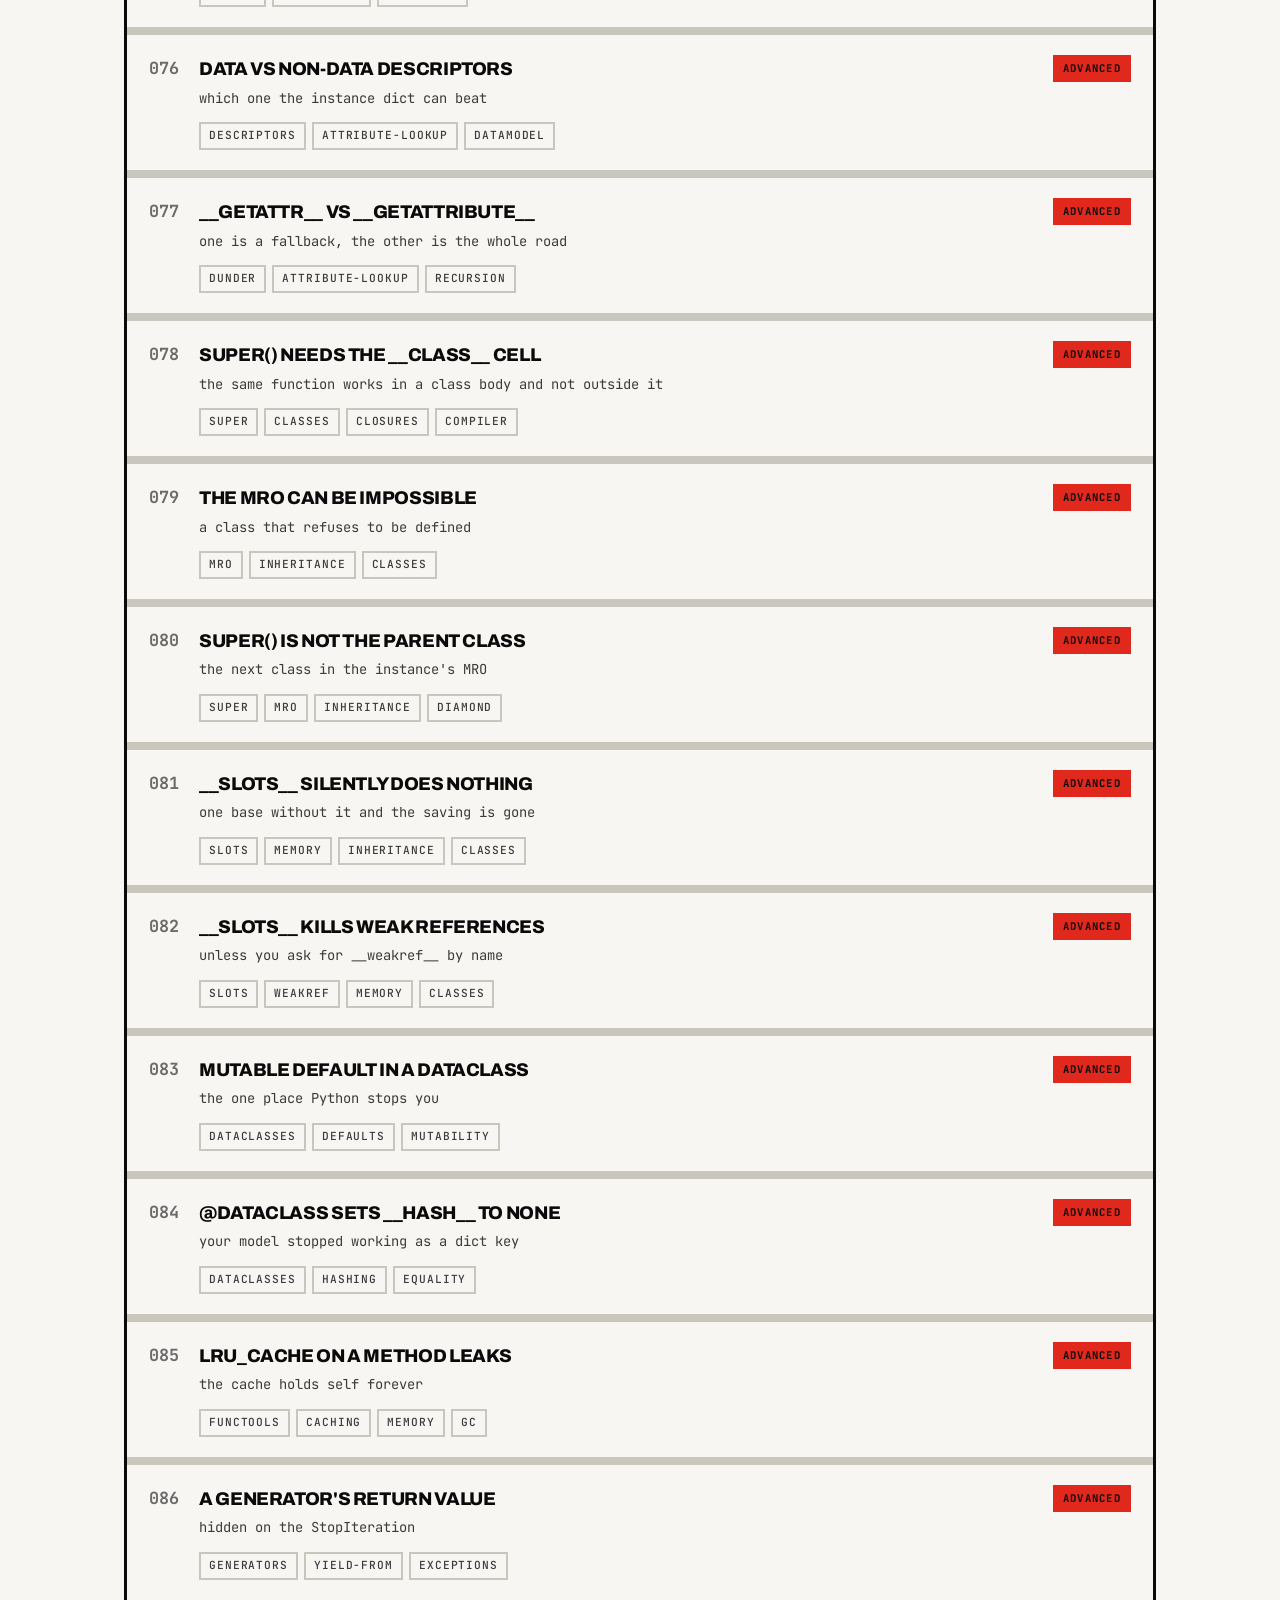
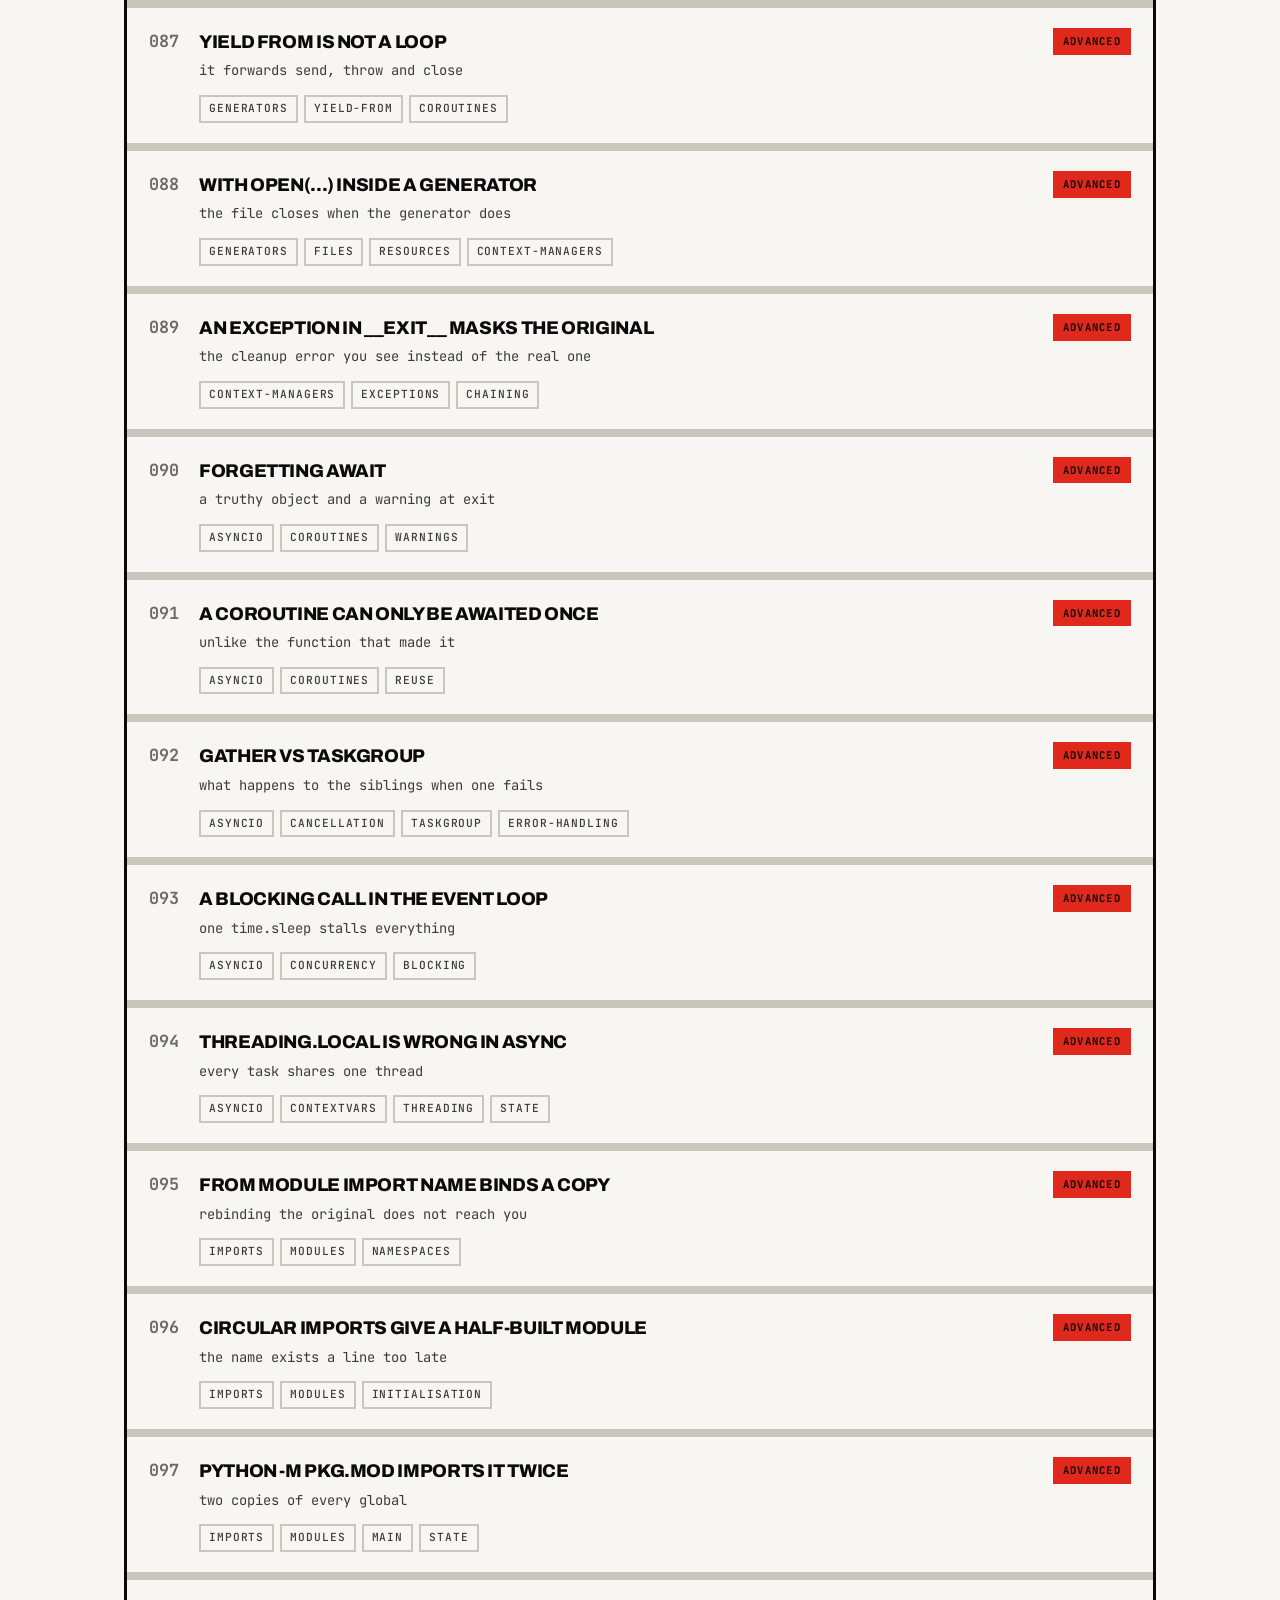
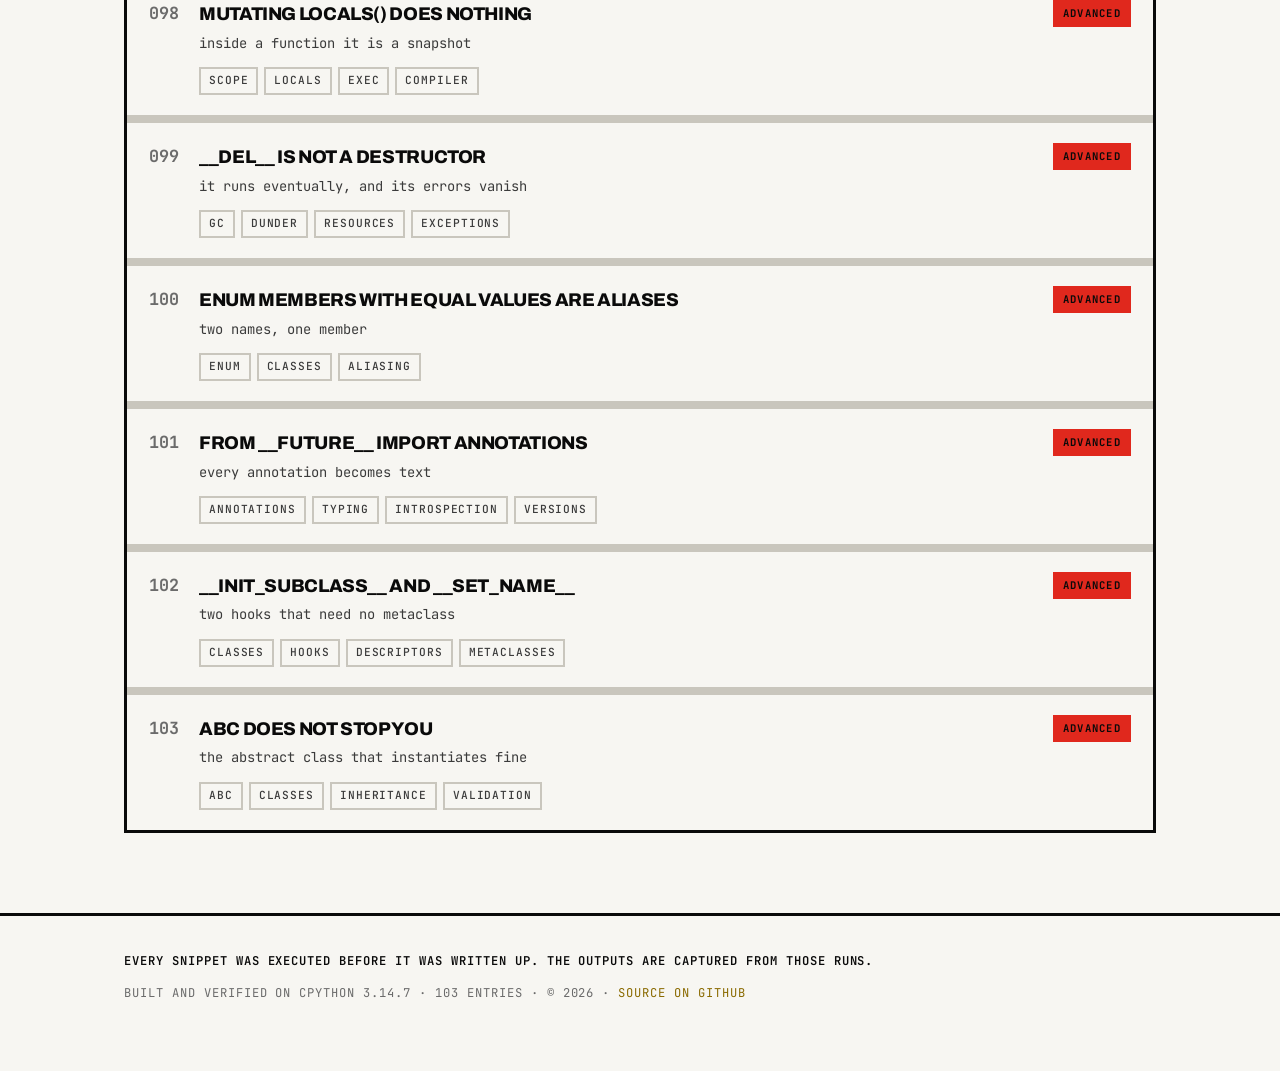
==== commit b61d7ef5: "added LLD and HLD" ====
--- a/browse.html
+++ b/browse.html
@@ -8,7 +8,8 @@
 <link rel="preconnect" href="https://fonts.googleapis.com">
 <link rel="preconnect" href="https://fonts.gstatic.com" crossorigin>
 <link href="https://fonts.googleapis.com/css2?family=Archivo:wght@400;500;600;700;800;900&family=JetBrains+Mono:wght@400;500;600;700&display=swap" rel="stylesheet">
-<link rel="stylesheet" href="assets/css/style.css?v=09141972">
+<script src="assets/js/theme.js?v=b51efe16"></script>
+<link rel="stylesheet" href="assets/css/style.css?v=7ae42de0">
 </head>
 <body>
 
@@ -19,11 +20,14 @@
       <span>python<span class="accent">-grail</span></span>
     </a>
     <nav class="nav">
-      <a href="index.html">Home</a>
       <a href="browse.html" class="active">Browse</a>
       <a href="dsa.html">DSA</a>
       <a href="deepdive.html">Deep Dive</a>
       <a href="databases.html">Databases</a>
+      <a href="systemdesign.html">System Design</a>
+      <a href="lld.html">LLD</a>
+      <a href="prep.html">Prep</a>
+      <a href="search.html">Search</a>
       <a class="gh" data-repo-link href="#" target="_blank" rel="noopener">GitHub</a>
     </nav>
   </div>
@@ -76,7 +80,7 @@
 </footer>
 
 <script src="assets/js/data.js?v=7a298b1e"></script>
-<script src="assets/js/app.js?v=da821523"></script>
+<script src="assets/js/app.js?v=17e1f0fa"></script>
 <script src="assets/js/browse.js?v=3dd911e9"></script>
 </body>
 </html>
--- a/assets/css/style.css
+++ b/assets/css/style.css
@@ -18,9 +18,11 @@
   --text-dim:  #a8a8a8;
   --text-faint:#6e6e6e;
   --ink:       #0a0a0a;   /* text on top of a filled accent block */
+  --on-line:   #0a0a0a;   /* text on top of a block filled with --line */
 
   /* accents — flat primaries, no tints */
   --accent:    #ffd400;   /* python yellow, punched up */
+  --accent-fg: #ffd400;   /* the accent used as text colour */
   --green:     #00e676;
   --red:       #ff3b30;
 
@@ -36,6 +38,18 @@
   --mono: "JetBrains Mono", "SFMono-Regular", Menlo, Consolas, "Liberation Mono", monospace;
   --sans: "Archivo", "Helvetica Neue", Helvetica, Arial, sans-serif;
   --maxw: 1080px;
+
+  /* syntax colours */
+  --tok-kw:  #ff6b6b;
+  --tok-str: #7ee787;
+  --tok-num: #7fb5ff;
+  --tok-com: #6e6e6e;
+  --tok-fn:  #d2a8ff;
+  --tok-bi:  #ffd400;
+  --tok-dec: #00e676;
+  --tok-ps1: #6e6e6e;
+  --tok-dun: #d2a8ff;
+  color-scheme: dark;
 }
 
 /* ---------- reset ---------- */
@@ -104,7 +118,7 @@
   padding: 4px 6px;
   line-height: 1;
 }
-.brand .accent { color: var(--accent); }
+.brand .accent { color: var(--accent-fg); }
 
 .nav { display: flex; gap: 0; margin-left: auto; align-items: stretch; }
 .nav a {
@@ -131,7 +145,7 @@
   line-height: 0.86;
   margin-bottom: 28px;
 }
-.hero h1 .accent { color: var(--accent); }
+.hero h1 .accent { color: var(--accent-fg); }
 .tagline {
   display: inline-block;
   font-family: var(--mono);
@@ -227,7 +241,7 @@
   color: var(--text-faint);
   min-width: 2ch;
 }
-.entry-card:hover .num { color: var(--accent); }
+.entry-card:hover .num { color: var(--accent-fg); }
 .entry-card .body { flex: 1; min-width: 0; }
 .entry-card .title {
   font-weight: 800; font-size: 1.15rem;
@@ -322,14 +336,14 @@
 .code-label { margin: 0 0 8px; }
 
 /* python syntax colours — flat, high contrast */
-.tok-kw   { color: #ff6b6b; font-weight: 600; }
-.tok-str  { color: #7ee787; }
-.tok-num  { color: #7fb5ff; }
-.tok-com  { color: #6e6e6e; }
-.tok-fn   { color: #d2a8ff; }
-.tok-bi   { color: var(--accent); }
-.tok-dec  { color: #00e676; }
-.tok-ps1  { color: #6e6e6e; }
+.tok-kw   { color: var(--tok-kw); font-weight: 600; }
+.tok-str  { color: var(--tok-str); }
+.tok-num  { color: var(--tok-num); }
+.tok-com  { color: var(--tok-com); }
+.tok-fn   { color: var(--tok-fn); }
+.tok-bi   { color: var(--tok-bi); }
+.tok-dec  { color: var(--tok-dec); }
+.tok-ps1  { color: var(--tok-ps1); }
 
 /* ---------- entry page ---------- */
 .entry-head {
@@ -341,14 +355,14 @@
 .entry-head .num {
   font-family: var(--mono); font-size: 0.8rem; font-weight: 700;
   letter-spacing: 0.12em;
-  background: var(--line); color: var(--ink);
+  background: var(--line); color: var(--on-line);
   padding: 5px 10px;
 }
 .entry-head h1 { font-size: clamp(2rem, 6.5vw, 3.6rem); letter-spacing: -0.045em; }
 .entry-head .subtitle {
   font-family: var(--mono); font-size: 0.9rem;
   text-transform: uppercase; letter-spacing: 0.08em;
-  color: var(--accent);
+  color: var(--accent-fg);
   margin: 16px 0 0;
 }
 .entry-head .tags { margin-top: 20px; display: flex; gap: 6px; flex-wrap: wrap; }
@@ -369,7 +383,7 @@
 .entry-body p > a,
 .entry-body li > a,
 .entry-body .takeaway a {
-  color: var(--accent); text-decoration: underline; text-underline-offset: 3px;
+  color: var(--accent-fg); text-decoration: underline; text-underline-offset: 3px;
 }
 /* inline code only — never the <code> inside a <pre class="code"> */
 .entry-body :not(pre) > code {
@@ -377,7 +391,7 @@
   border: var(--bw-thin) solid var(--line-2);
   padding: 1px 6px;
   font-size: 0.86em;
-  color: var(--accent);
+  color: var(--accent-fg);
 }
 pre.code > code { background: none; border: 0; padding: 0; color: inherit; font-size: inherit; }
 .question-line {
@@ -429,7 +443,7 @@
   display: block;
   font-family: var(--mono); font-size: 0.72rem; font-weight: 700;
   text-transform: uppercase; letter-spacing: 0.16em;
-  color: var(--accent);
+  color: var(--accent-fg);
   margin-bottom: 6px;
 }
 
@@ -468,7 +482,7 @@
   letter-spacing: 0.08em;
 }
 .site-footer .note { color: var(--text); font-weight: 600; }
-.site-footer a { color: var(--accent); }
+.site-footer a { color: var(--accent-fg); }
 .site-footer a:hover { background: var(--accent); color: var(--ink); }
 
 /* ---------- responsive ---------- */
@@ -510,7 +524,7 @@
 }
 .caveat strong { color: var(--advanced); }
 
-.tok-dun { color: #d2a8ff; }
+.tok-dun { color: var(--tok-dun); }
 
 .entry-card .num { font-variant-numeric: tabular-nums; }
 .entry-list { gap: 8px; }
@@ -892,8 +906,8 @@
 }
 .dd-toc li { margin-bottom: 8px; break-inside: avoid; color: var(--text-faint); }
 .dd-toc a { color: var(--text-dim); }
-.dd-toc a:hover { color: var(--accent); }
-.dd-toc .dd-toc-q a { color: var(--accent); font-weight: 700; }
+.dd-toc a:hover { color: var(--accent-fg); }
+.dd-toc .dd-toc-q a { color: var(--accent-fg); font-weight: 700; }
 
 /* the global `section` rule is for the home page; neutralise it here */
 section.dd-section { padding: 0; border-bottom: 0; scroll-margin-top: 84px; }
@@ -913,7 +927,7 @@
   border-bottom: var(--bw-thin) solid var(--line-2);
 }
 .dd-table th {
-  background: var(--line); color: var(--ink);
+  background: var(--line); color: var(--on-line);
   font-family: var(--mono); font-size: 0.68rem; font-weight: 700;
   text-transform: uppercase; letter-spacing: 0.12em;
 }
@@ -923,7 +937,7 @@
 .dd-table code {
   background: var(--bg-code);
   border: var(--bw-thin) solid var(--line-2);
-  padding: 0 5px; font-size: 0.86em; color: var(--accent);
+  padding: 0 5px; font-size: 0.86em; color: var(--accent-fg);
 }
 
 .dd-caveat {
@@ -971,12 +985,12 @@
   font-family: var(--mono); font-size: 1.1rem; font-weight: 700;
   color: var(--text-faint);
 }
-details.dd-q[open] > summary::after { content: "\2212"; color: var(--accent); }
+details.dd-q[open] > summary::after { content: "\2212"; color: var(--accent-fg); }
 details.dd-q > summary:hover { background: var(--bg-2); box-shadow: inset 8px 0 0 var(--accent); }
 details.dd-q[open] > summary { border-bottom: var(--bw-thin) solid var(--line-2); }
 .dd-q-text { flex: 1; min-width: 0; }
 .dd-q-text code {
-  font-size: 0.88em; color: var(--accent);
+  font-size: 0.88em; color: var(--accent-fg);
   background: var(--bg-code); border: var(--bw-thin) solid var(--line-2);
   padding: 0 5px;
 }
@@ -991,14 +1005,257 @@
   details.dd-q > summary { padding: 16px 14px; gap: 10px; font-size: 0.96rem; }
   .dd-a { padding: 18px 14px 4px; }
 
-  /* five nav items no longer fit beside the brand: give the nav its own row */
+}
+
+/* ================= Practice: progress, editor, mock interview ================= */
+
+/* ---- solved / star buttons on a problem ---- */
+.track-btn {
+  font-family: var(--mono);
+  font-size: 0.74rem; font-weight: 700;
+  text-transform: uppercase; letter-spacing: 0.1em;
+  padding: 8px 14px;
+  border: var(--bw-thin) solid var(--line-2);
+  background: var(--bg);
+  color: var(--text-dim);
+  cursor: pointer;
+}
+.track-btn:hover { border-color: var(--line); color: var(--text); }
+#btn-solved[aria-pressed="true"] { background: var(--green); border-color: var(--green); color: var(--ink); }
+#btn-star[aria-pressed="true"]   { background: var(--accent); border-color: var(--accent); color: var(--ink); }
+
+/* ---- progress bars and markers in lists ---- */
+.prog { display: flex; align-items: center; gap: 10px; align-self: center; white-space: nowrap; }
+.prog-bar {
+  width: 120px; height: 10px;
+  border: var(--bw-thin) solid var(--line-2);
+  background: var(--bg);
+}
+.prog-bar > span { display: block; height: 100%; background: var(--green); }
+.prog-n {
+  font-family: var(--mono); font-size: 0.72rem; font-weight: 700;
+  letter-spacing: 0.08em; color: var(--text-dim);
+  min-width: 5.5ch; text-align: right;
+}
+.entry-card .tick { color: var(--green); font-weight: 900; }
+.entry-card .star-mark { color: var(--accent-fg); }
+.entry-card.is-solved .title { color: var(--text-dim); }
+.topic-tools {
+  display: flex; align-items: center; justify-content: space-between;
+  gap: 16px; flex-wrap: wrap;
+  margin: 0 0 18px;
+}
+.topic-tools .prog-bar { width: 200px; }
+.topic-sub.overall { font-family: var(--mono); font-size: 0.8rem; color: var(--text-faint); }
+
+/* ---- the editor ---- */
+.try-hint { font-size: 0.92rem; }
+.editor { border: var(--bw) solid var(--line); background: var(--bg-code); margin-bottom: 28px; }
+.editor textarea {
+  display: block; width: 100%;
+  min-height: 220px;
+  padding: 18px 20px;
+  border: 0; outline: none; resize: vertical;
+  background: var(--bg-code); color: var(--text);
+  font-family: var(--mono); font-size: 0.88rem; line-height: 1.65;
+  tab-size: 4; white-space: pre; overflow-x: auto;
+}
+.editor-bar {
+  display: flex; align-items: center; gap: 12px; flex-wrap: wrap;
+  padding: 12px 14px;
+  border-top: var(--bw-thin) solid var(--line-2);
+  background: var(--bg-2);
+}
+.btn.btn-sm { padding: 9px 16px; font-size: 0.72rem; box-shadow: 3px 3px 0 var(--line); }
+.btn.btn-sm:hover { transform: translate(2px, 2px); box-shadow: 1px 1px 0 var(--line); }
+.btn:disabled { opacity: 0.5; cursor: progress; }
+.run-status { font-family: var(--mono); font-size: 0.78rem; color: var(--text-faint); }
+.run-status.pass { color: var(--green); font-weight: 700; }
+.run-status.fail { color: var(--red); font-weight: 700; }
+.run-output { margin: 0; border: 0; border-top: var(--bw-thin) solid var(--line-2); max-height: 420px; overflow: auto; white-space: pre-wrap; }
+
+/* ---- hidden solutions ---- */
+details.solutions-reveal { margin-top: 8px; }
+details.solutions-reveal > .reveal-inner { padding-top: 12px; }
+.always-show {
+  display: inline-flex; align-items: center; gap: 8px;
+  font-family: var(--mono); font-size: 0.76rem; color: var(--text-faint);
+  margin-bottom: 4px; cursor: pointer;
+}
+
+/* ---- mock interview bar ---- */
+.mock-bar {
+  position: sticky; top: 64px; z-index: 15;
+  display: flex; align-items: center; gap: 16px;
+  margin-top: 24px; padding: 12px 18px;
+  background: var(--accent); color: var(--ink);
+  border: var(--bw) solid var(--line);
+  font-family: var(--mono); font-weight: 700; text-transform: uppercase; letter-spacing: 0.08em;
+}
+.mock-bar b { font-size: 1.3rem; letter-spacing: 0.04em; margin-left: auto; }
+.mock-bar b.low { color: #7a1d00; }
+.mock-bar b.over { color: var(--red); background: var(--ink); padding: 0 8px; }
+.mock-bar.done { background: var(--green); }
+.mock-bar.ended { background: var(--bg-2); color: var(--text); }
+.mock-bar .btn { box-shadow: none; }
+
+@media (max-width: 720px) {
+  .prog-bar { width: 64px; }
+  .topic-tools .prog-bar { width: 120px; }
+  .mock-bar { top: 104px; }
+}
+
+/* ================= Interview prep page ================= */
+.tabbar {
+  display: flex; flex-wrap: wrap; gap: 0;
+  border: var(--bw) solid var(--line);
+  margin-bottom: 28px;
+}
+.tabbar .tab {
+  flex: 1 1 auto; text-align: center;
+  padding: 14px 18px;
+  font-family: var(--mono); font-size: 0.78rem; font-weight: 700;
+  text-transform: uppercase; letter-spacing: 0.12em;
+  color: var(--text-dim);
+  border-left: var(--bw-thin) solid var(--line-2);
+}
+.tabbar .tab:first-child { border-left: 0; }
+.tabbar .tab:hover { background: var(--bg-2); color: var(--text); }
+.tabbar .tab.active { background: var(--accent); color: var(--ink); }
+.pattern-card-full .signals { color: var(--text-dim); margin: 0 0 18px; padding-left: 20px; max-width: 76ch; }
+.pattern-card-full .signals li { margin-bottom: 4px; }
+.example-links { margin: 0 0 12px; display: flex; flex-wrap: wrap; gap: 8px; }
+.example-links .tag { color: var(--text); }
+.example-links .tag:hover { border-color: var(--accent); color: var(--accent-fg); }
+.example-links .tag.done { border-color: var(--green); color: var(--green); }
+.mock-form { border: var(--bw) solid var(--line); padding: 20px 22px; background: var(--bg-2); }
+.mock-form .chips { margin-bottom: 18px; }
+.mock-form .chip { text-transform: none; letter-spacing: 0.02em; }
+.mock-form .cta-row { margin-top: 18px; align-items: center; }
+
+/* ================= light theme =================
+   Set by assets/js/theme.js before first paint. Same layout and rules,
+   inverted surfaces; accent colours darkened wherever they are used as text. */
+:root[data-theme="light"] {
+  color-scheme: light;
+  --bg:        #f7f6f2;
+  --bg-2:      #ebe9e3;
+  --bg-code:   #ffffff;
+  --line:      #0a0a0a;
+  --line-2:    #c9c6bd;
+  --on-line:   #f7f6f2;
+  --text:      #0a0a0a;
+  --text-dim:  #3b3b3b;
+  --text-faint:#6b6b6b;
+  --accent-fg: #8a6a00;
+  --green:     #12a150;
+  --red:       #e0281d;
+  --easy:      #15803d;
+  --medium:    #a16207;
+  --hard:      #dc2626;
+
+  --tok-kw:  #cf222e;
+  --tok-str: #116329;
+  --tok-num: #0550ae;
+  --tok-com: #6e7781;
+  --tok-fn:  #8250df;
+  --tok-bi:  #953800;
+  --tok-dec: #116329;
+  --tok-ps1: #6e7781;
+  --tok-dun: #8250df;
+}
+:root[data-theme="light"] .badge.medium,
+:root[data-theme="light"] .badge.easy { font-weight: 800; }
+
+/* ---- theme toggle (added to the nav by app.js) ---- */
+.nav .theme-toggle {
+  display: flex; align-items: center; justify-content: center;
+  padding: 0 16px; min-width: 52px;
+  background: none; color: var(--text-dim); cursor: pointer;
+  border: 0; border-left: var(--bw-thin) solid var(--line-2);
+  font: inherit; font-size: 1rem; line-height: 1;
+}
+.nav .theme-toggle:hover { background: var(--bg-2); color: var(--text); }
+.nav .theme-toggle:focus-visible { outline: var(--bw-thin) solid var(--accent); outline-offset: -4px; }
+
+/* ---- copy button on code blocks (added by app.js) ---- */
+.code-wrap { position: relative; }
+.copy-btn {
+  position: absolute; top: 8px; right: 8px; z-index: 2;
+  font-family: var(--mono); font-size: 0.64rem; font-weight: 700;
+  text-transform: uppercase; letter-spacing: 0.12em;
+  padding: 5px 9px; cursor: pointer;
+  color: var(--text-dim); background: var(--bg-2);
+  border: var(--bw-thin) solid var(--line-2);
+  opacity: 0; transition: opacity .12s;
+}
+.code-wrap:hover .copy-btn, .copy-btn:focus-visible, .copy-btn.done { opacity: 1; }
+.copy-btn:hover { color: var(--ink); background: var(--accent); border-color: var(--line); }
+.copy-btn.done { color: var(--ink); background: var(--green); border-color: var(--line); }
+@media (hover: none) { .copy-btn { opacity: 1; } }
+
+/* the nav no longer fits beside the brand: give it its own row */
+@media (max-width: 1140px) {
   .site-header .wrap { height: auto; flex-wrap: wrap; }
   .brand { height: 48px; }
   .nav {
     width: 100%; margin-left: 0;
     border-top: var(--bw-thin) solid var(--line-2);
-    overflow-x: auto;
+    overflow-x: auto; scrollbar-width: none;
   }
-  .nav a { height: 40px; flex: 1 0 auto; justify-content: center; }
+  .nav a, .nav .theme-toggle { height: 42px; flex: 1 0 auto; justify-content: center; }
   .nav a:first-child { border-left: 0; }
-}
+  .mock-bar { top: 93px; }
+}
+.entry-nav a:hover .code-label { color: var(--ink); }
+
+/* ================= site search ================= */
+.search-big input { font-size: 1.05rem; padding: 16px 18px; }
+.search-groups { margin: 18px 0 14px; }
+.search-groups .chip { text-transform: none; letter-spacing: 0.02em; }
+.sr-n { color: var(--text-faint); margin-left: 4px; }
+.chip[aria-pressed="true"] .sr-n { color: inherit; opacity: 0.7; }
+.sr-list { display: flex; flex-direction: column; gap: 8px; }
+.sr-item {
+  display: flex; align-items: center; gap: 16px;
+  padding: 14px 16px;
+  border: var(--bw-thin) solid var(--line-2);
+  background: var(--bg);
+}
+.sr-item:hover, .sr-item:focus { border-color: var(--line); background: var(--bg-2); outline: none; }
+.sr-item:focus { box-shadow: 4px 4px 0 var(--accent); }
+.sr-kind {
+  flex: 0 0 112px;
+  font-family: var(--mono); font-size: 0.62rem; font-weight: 700;
+  text-transform: uppercase; letter-spacing: 0.12em;
+  color: var(--text-faint);
+}
+.sr-kind.k-gotcha { color: var(--accent-fg); }
+.sr-kind.k-dsa, .sr-kind.k-dsa-topic { color: var(--green); }
+.sr-main { flex: 1; min-width: 0; display: flex; flex-direction: column; gap: 2px; }
+.sr-title { font-weight: 700; }
+.sr-ctx { font-family: var(--mono); font-size: 0.76rem; color: var(--text-faint);
+          white-space: nowrap; overflow: hidden; text-overflow: ellipsis; }
+.sr-item mark { background: var(--accent); color: var(--ink); padding: 0 2px; }
+.sr-more { margin-top: 12px; align-self: flex-start; }
+.sr-empty { margin-top: 24px; }
+.sr-hint { margin-top: 18px; color: var(--text-faint); font-family: var(--mono); font-size: 0.8rem; }
+kbd {
+  font-family: var(--mono); font-size: 0.8em; padding: 1px 6px;
+  border: var(--bw-thin) solid var(--line-2); background: var(--bg-2); color: var(--text);
+}
+@media (max-width: 620px) {
+  .sr-item { flex-wrap: wrap; gap: 6px 12px; }
+  .sr-kind { flex-basis: 100%; }
+}
+
+/* ================= grouped long-form index (LLD) ================= */
+.dd-group + .dd-group { margin-top: 48px; }
+.dd-group .section-title { margin-bottom: 16px; }
+.dd-filter { margin: 0 0 18px; }
+.dd-filter .chip { text-transform: none; letter-spacing: 0.02em; }
+.entry-card[hidden] { display: none; }
+.tag.tag-pattern { color: var(--accent-fg); border-color: var(--line-2); }
+.badge.lvl-easy { background: var(--green); color: var(--ink); }
+.dd-meta { display: flex; flex-wrap: wrap; gap: 8px; align-items: center; margin: -4px 0 18px; }
+.nav a { padding: 0 14px; }
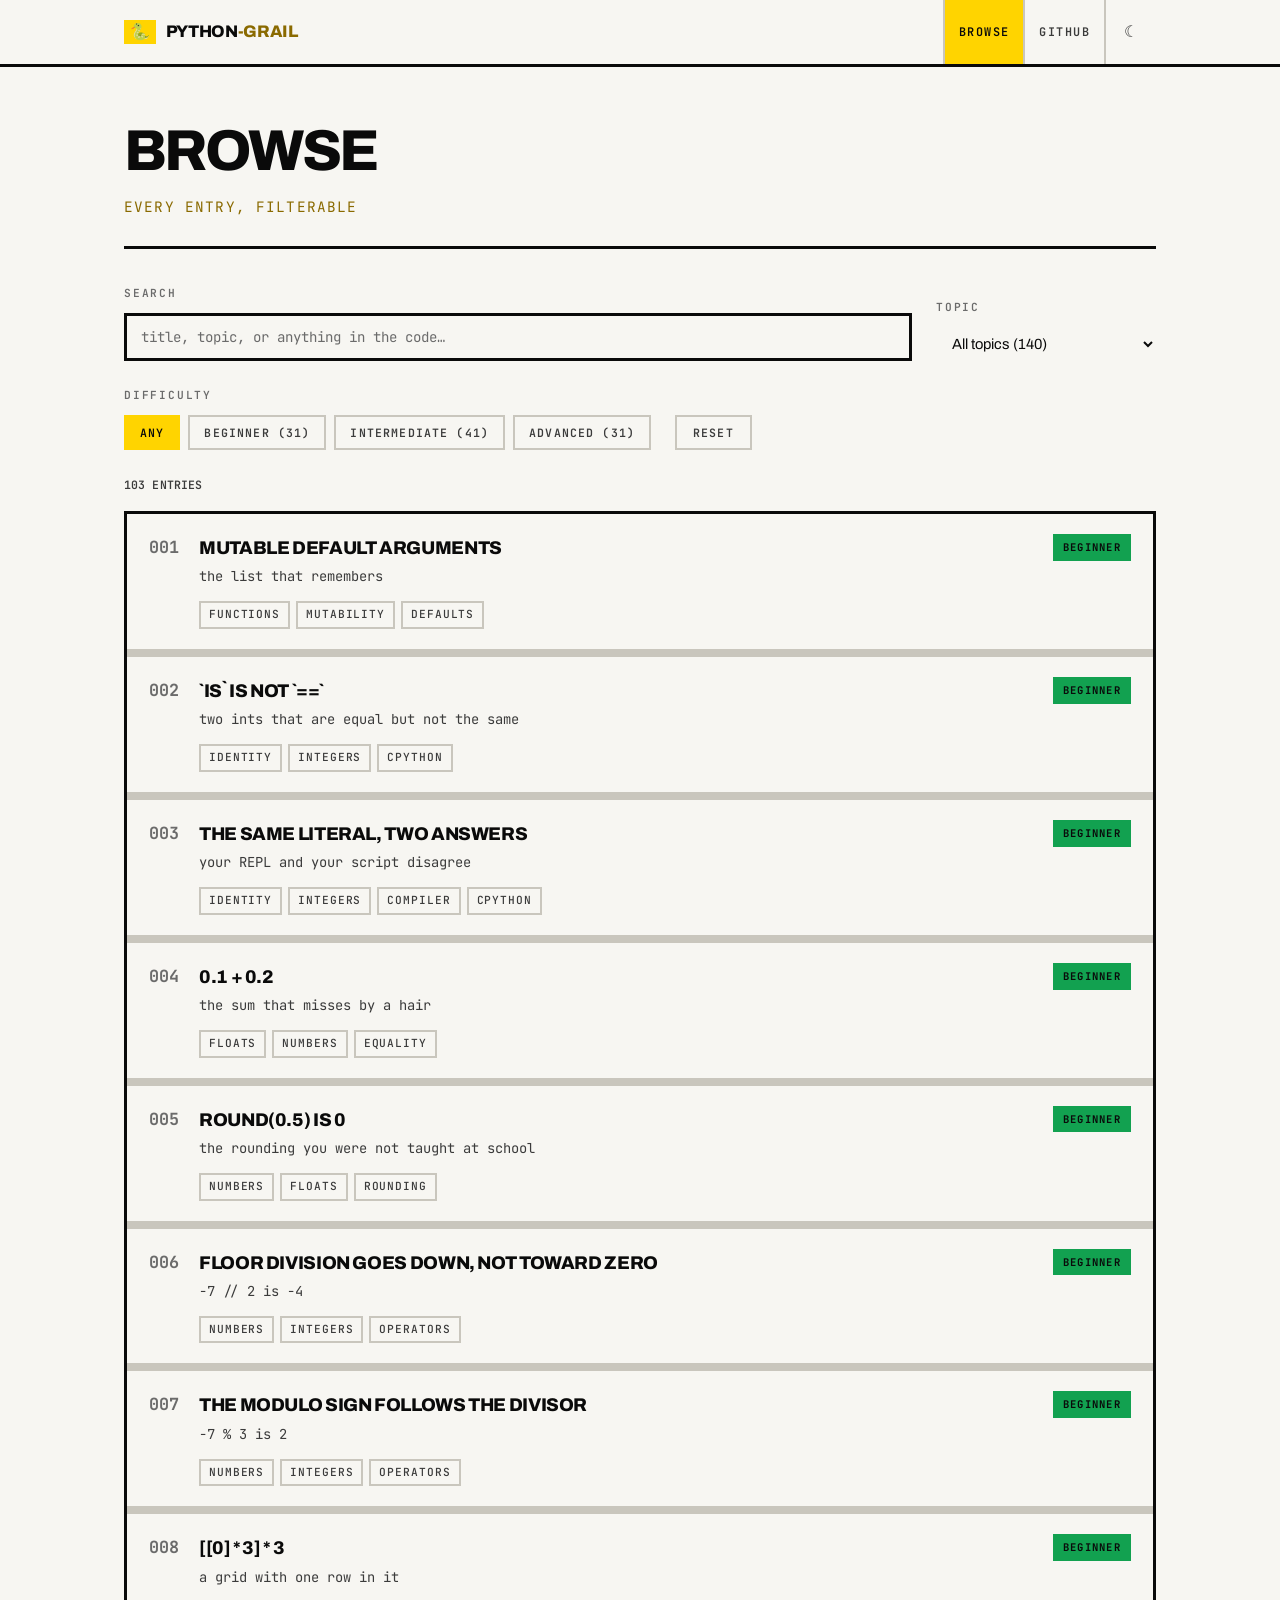
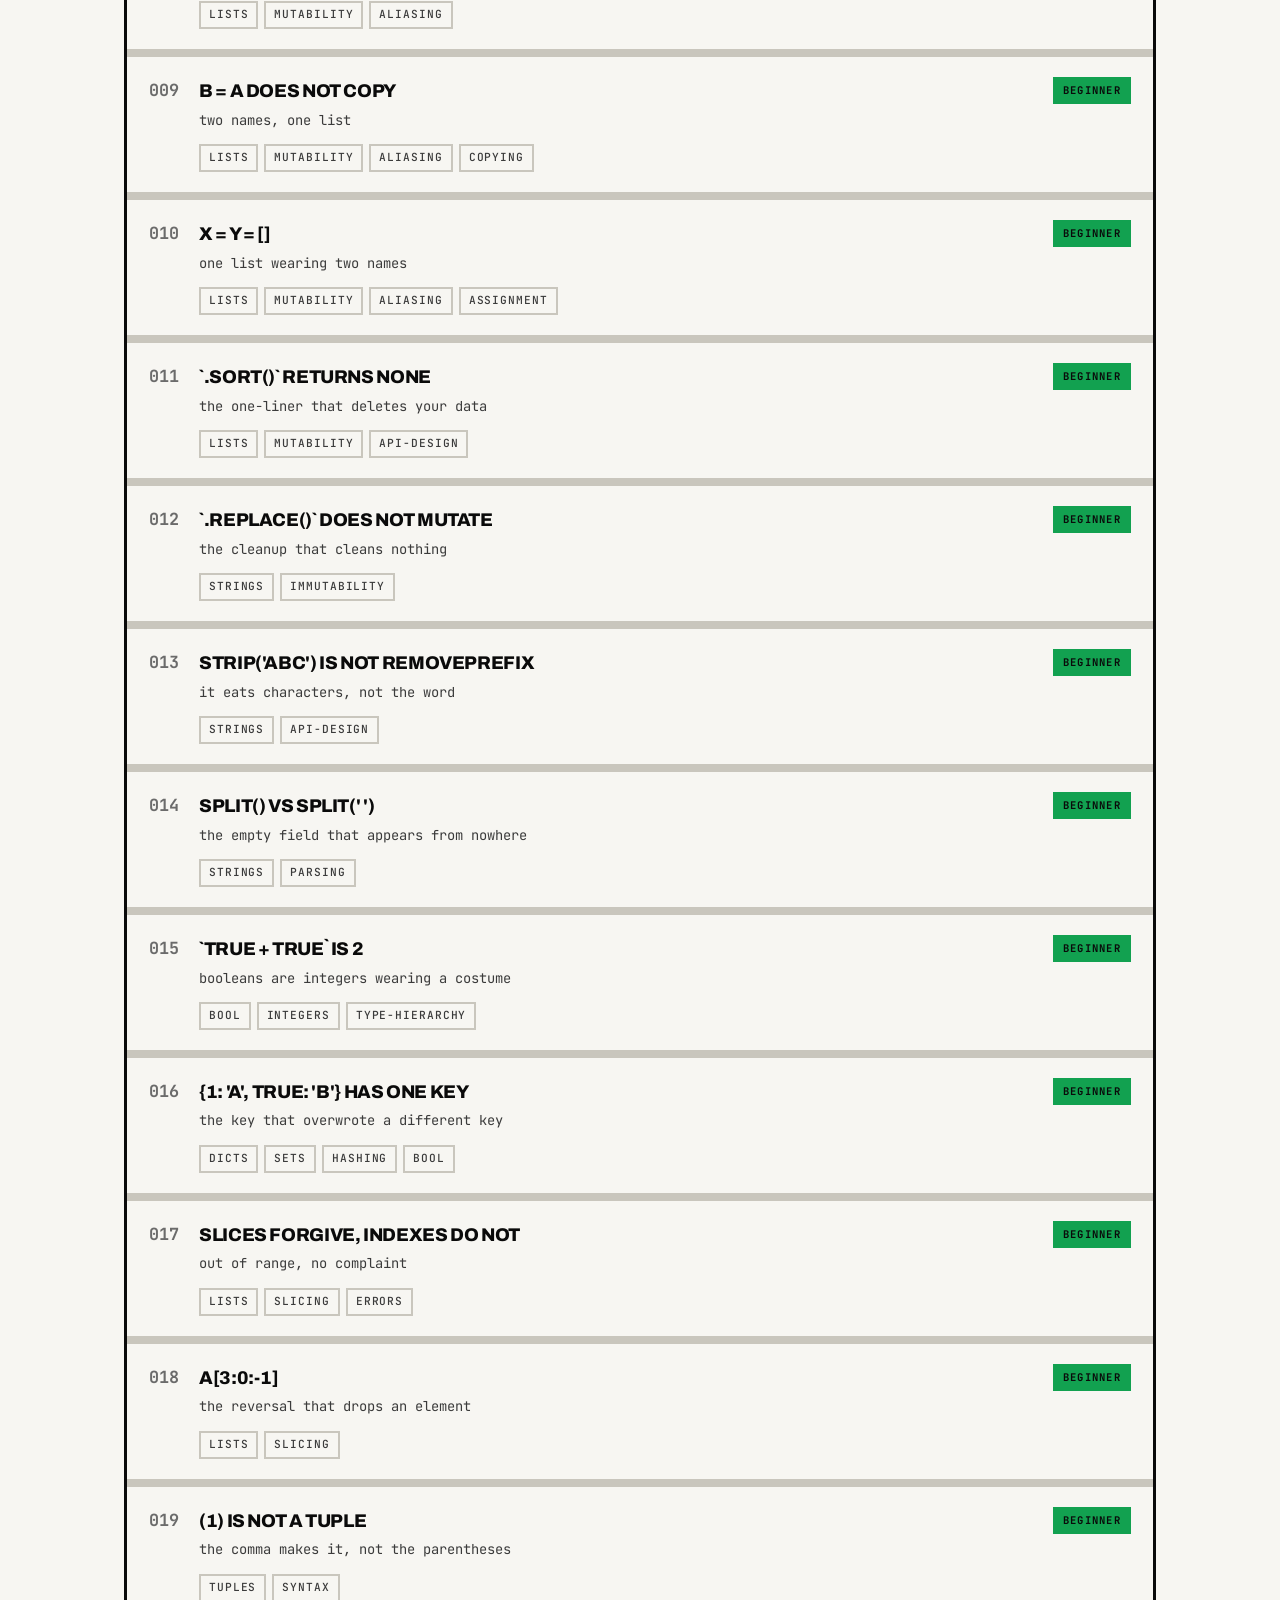
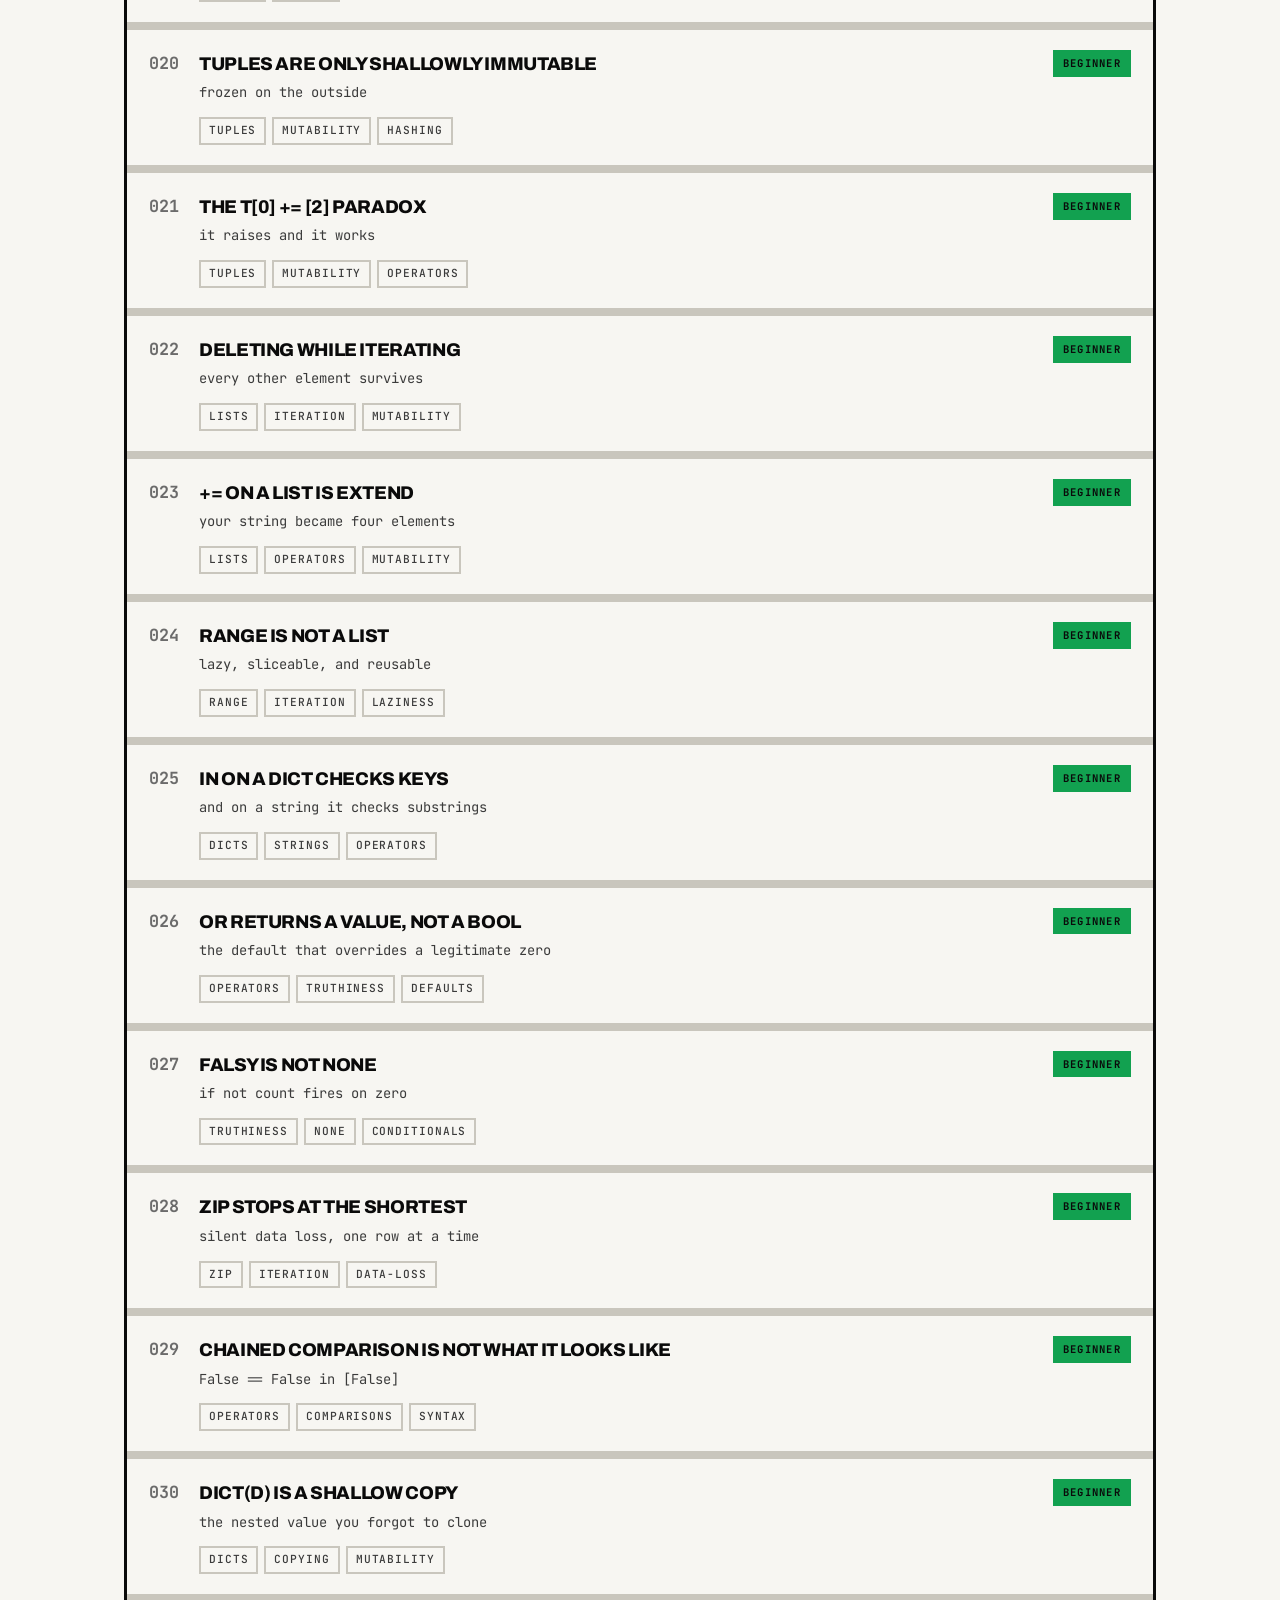
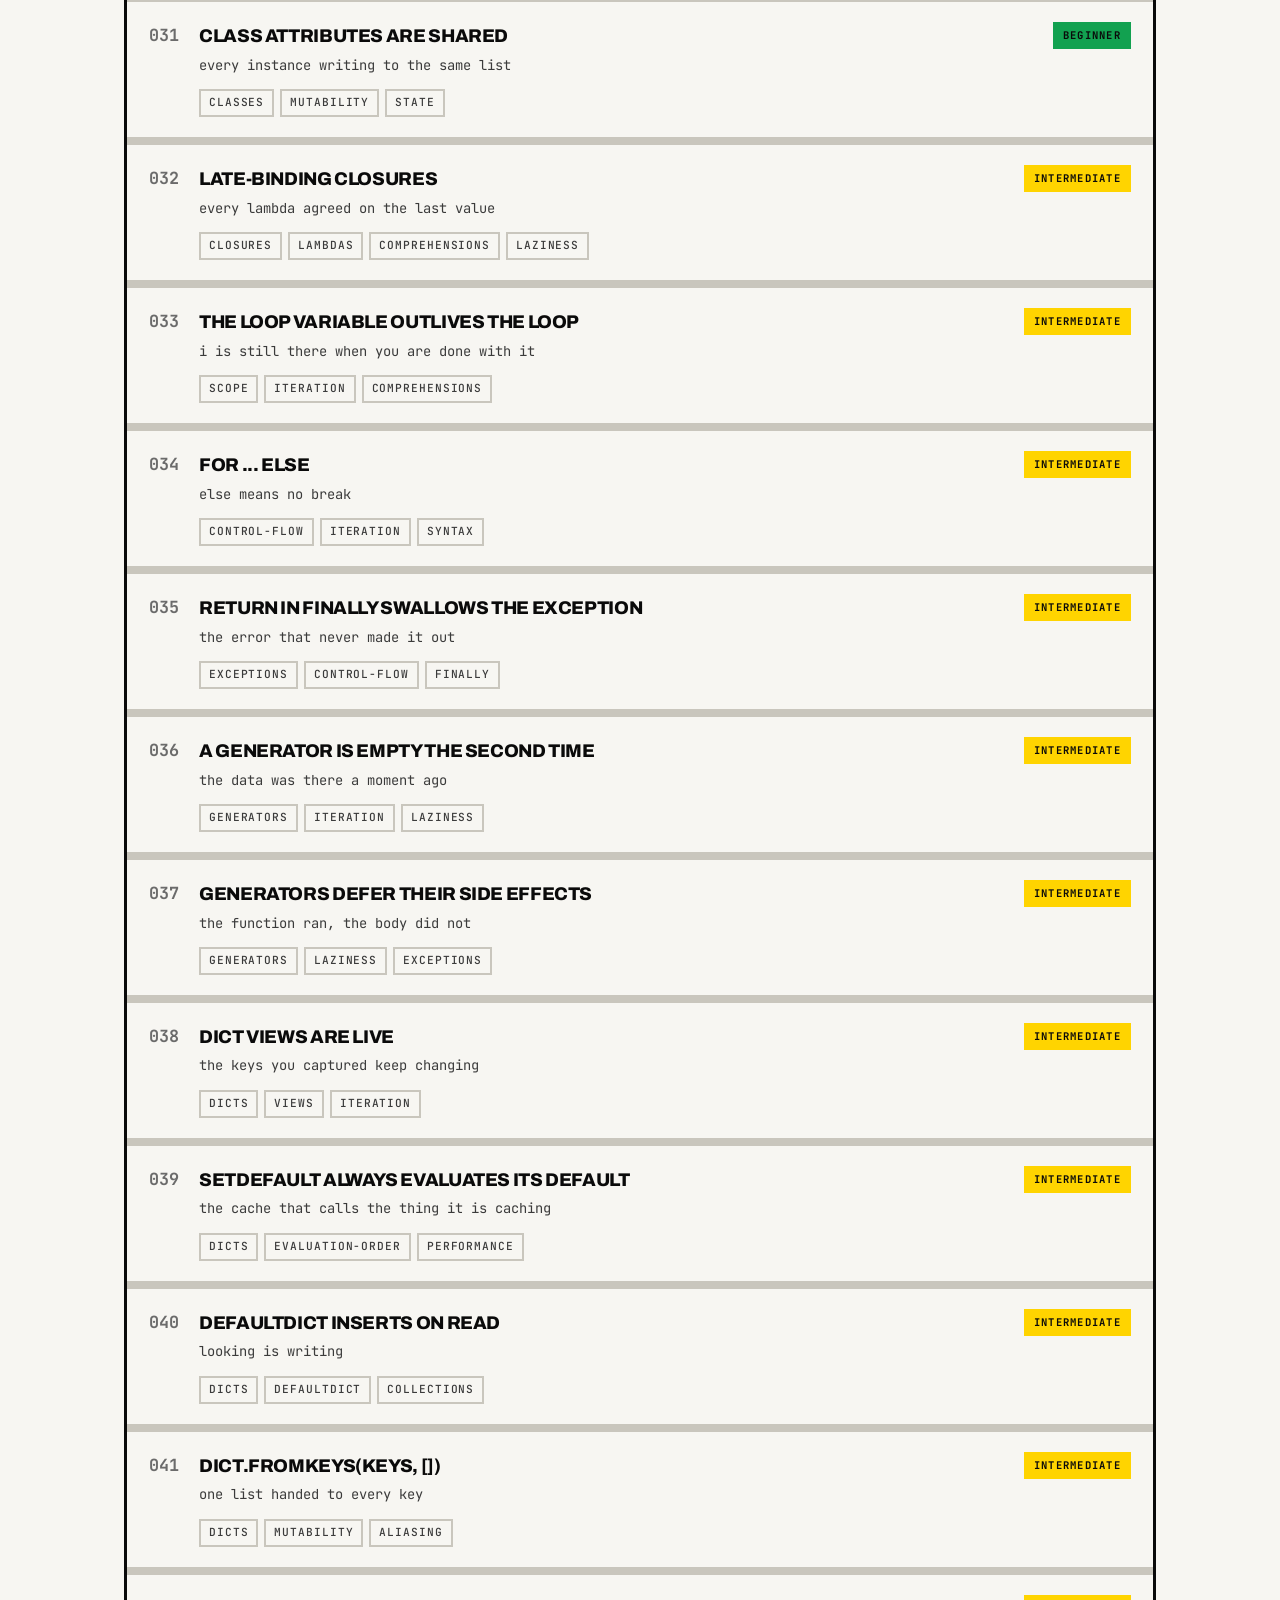
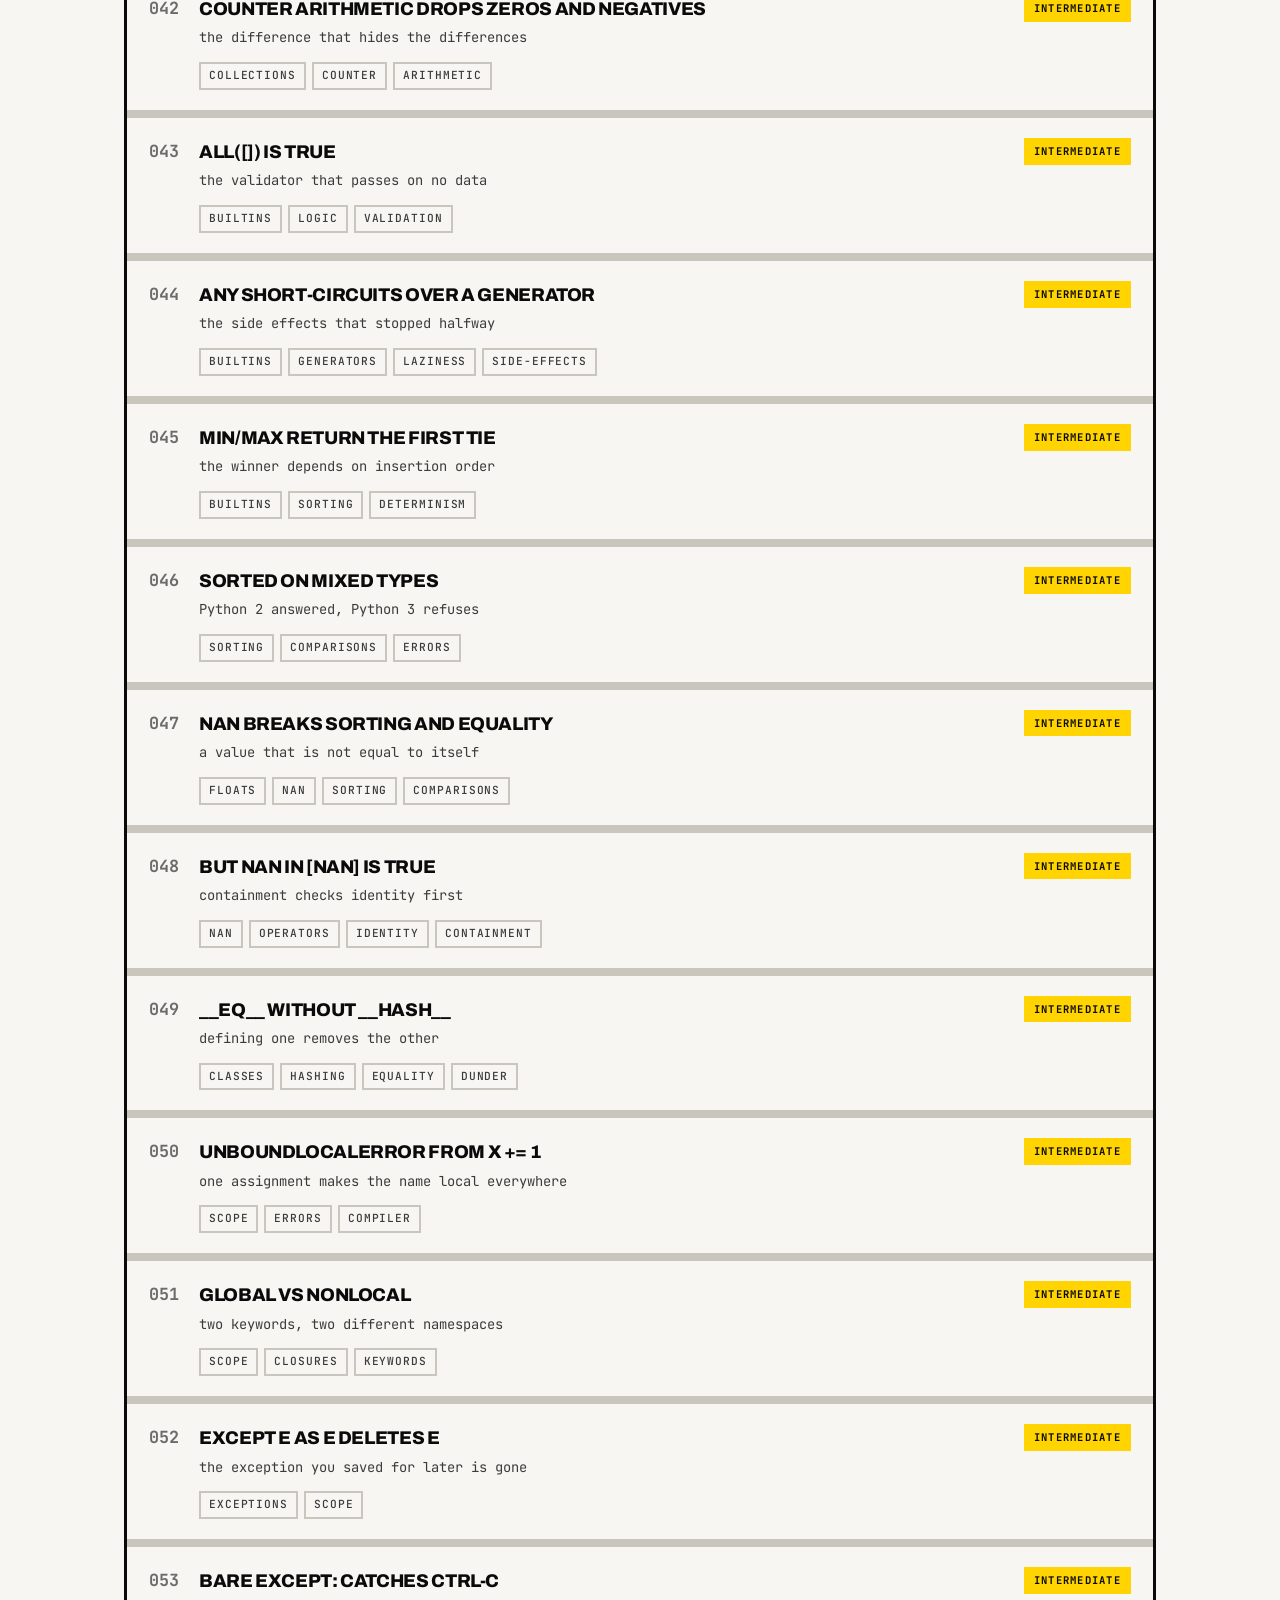
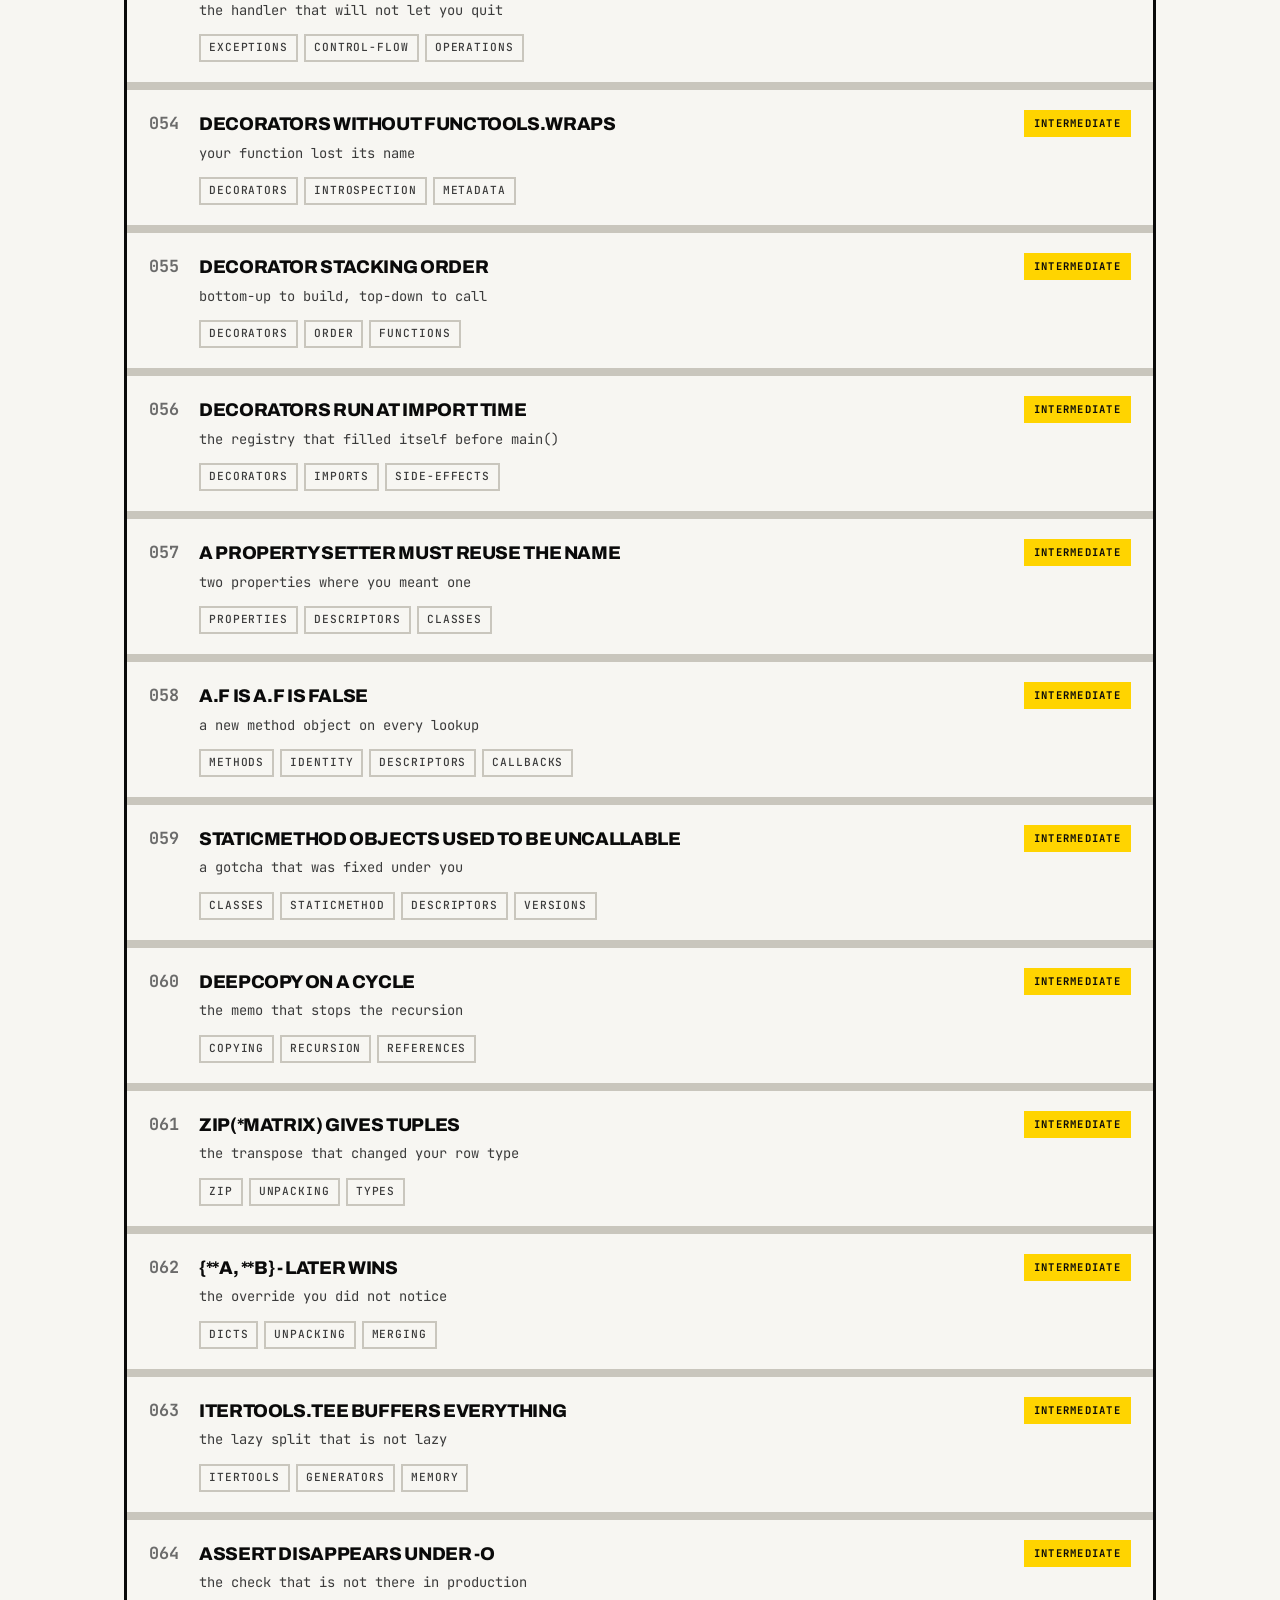
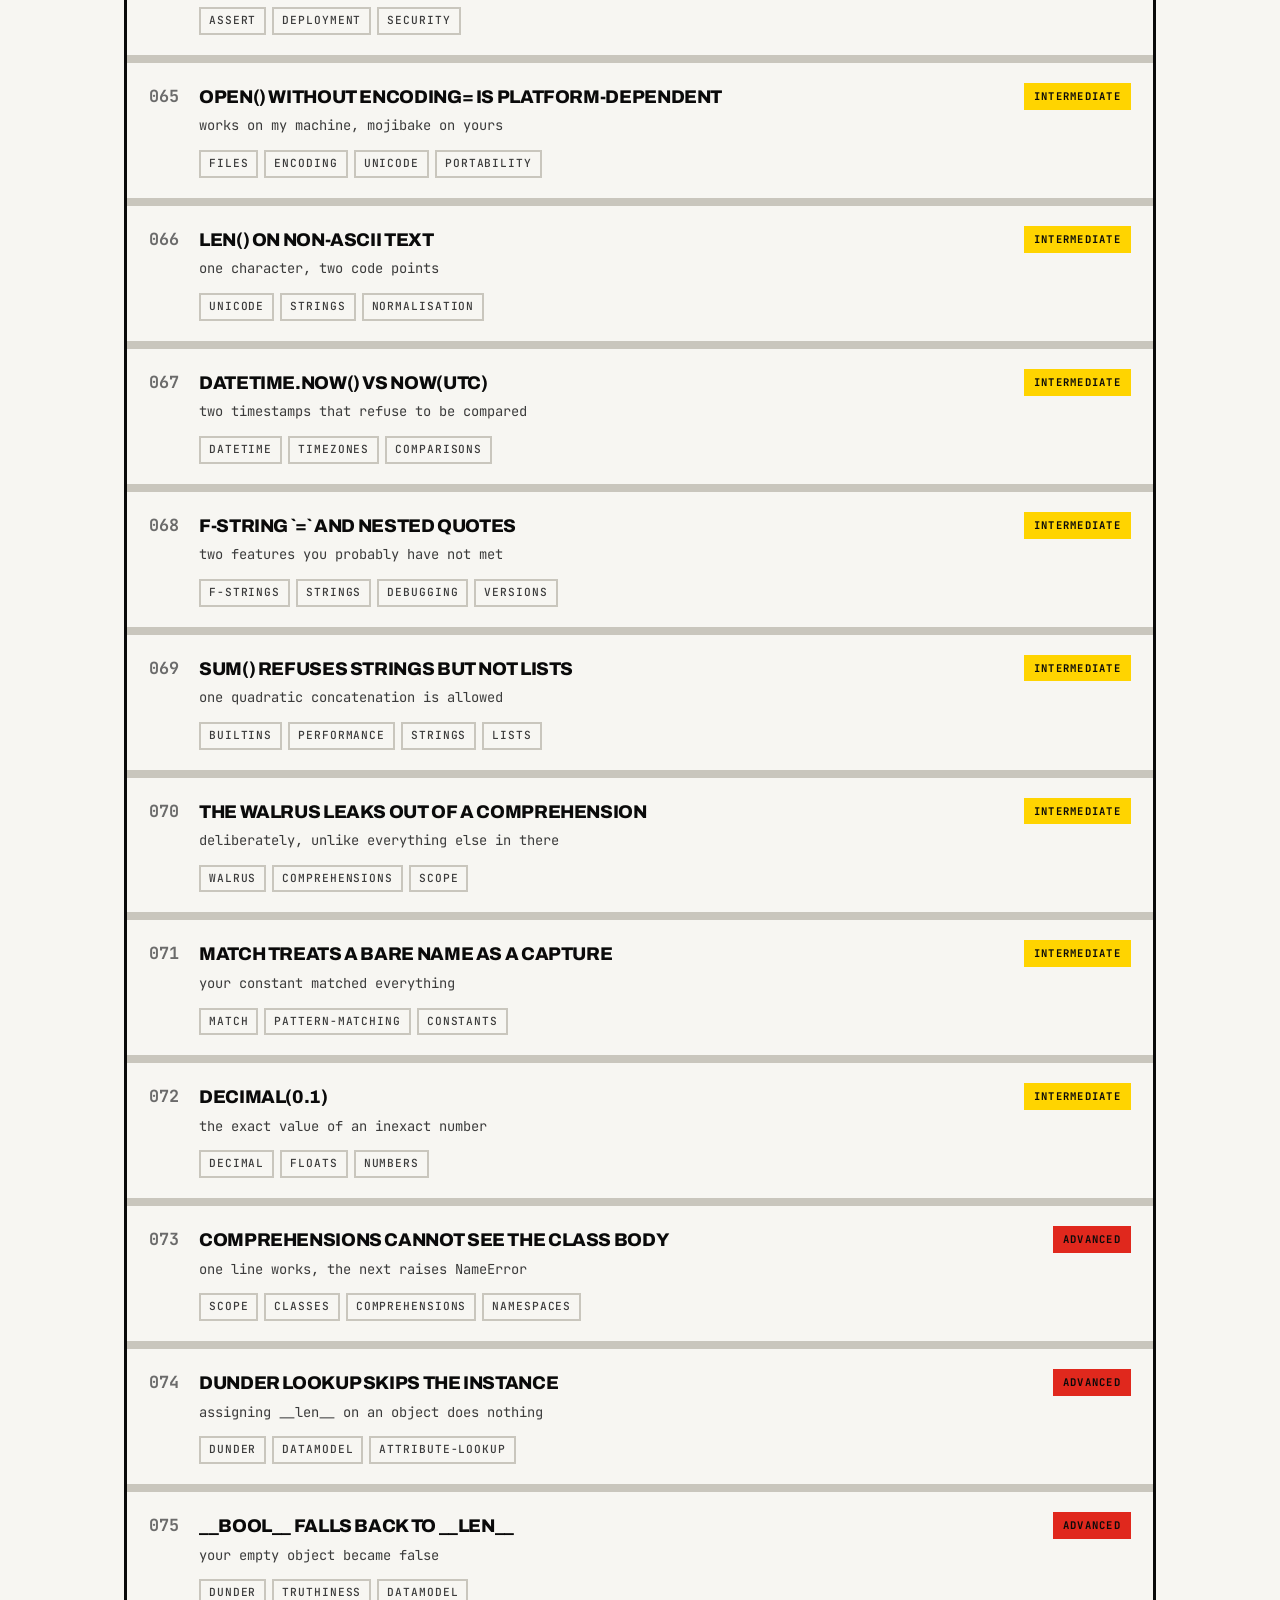
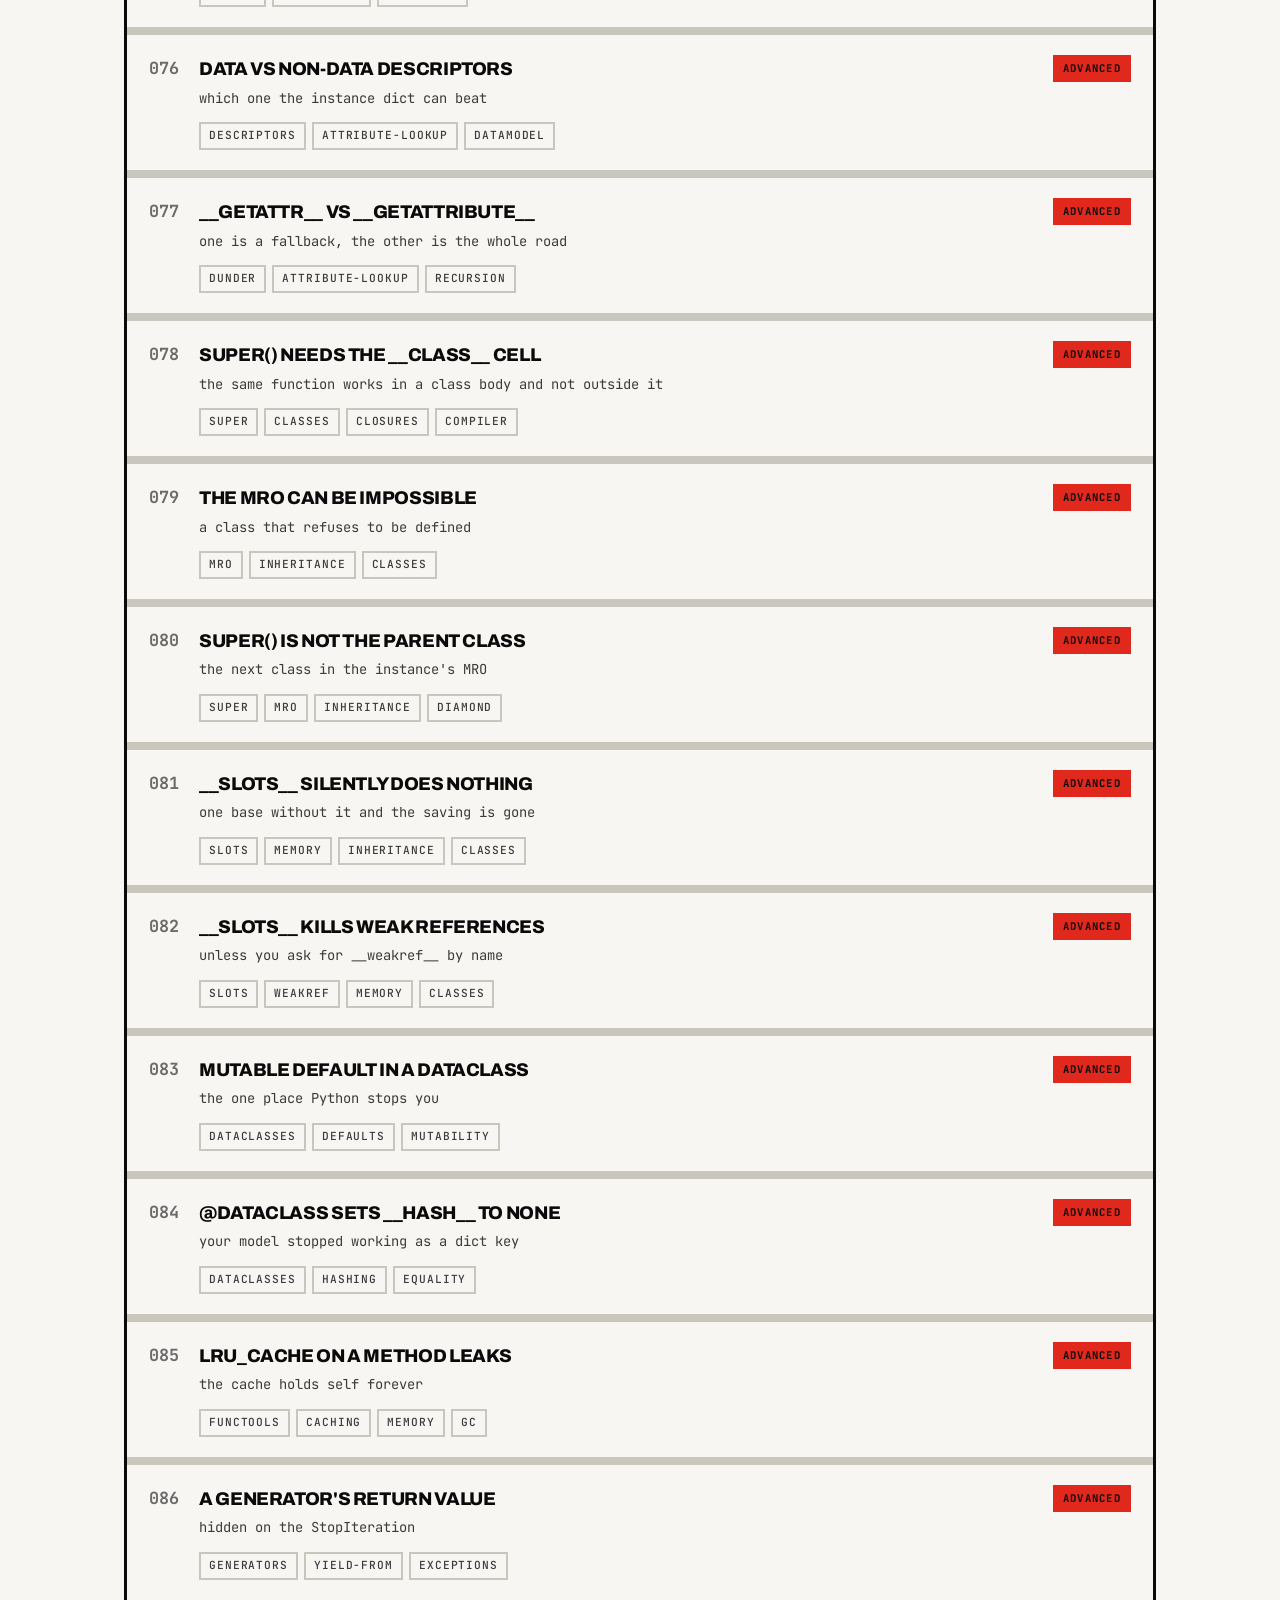
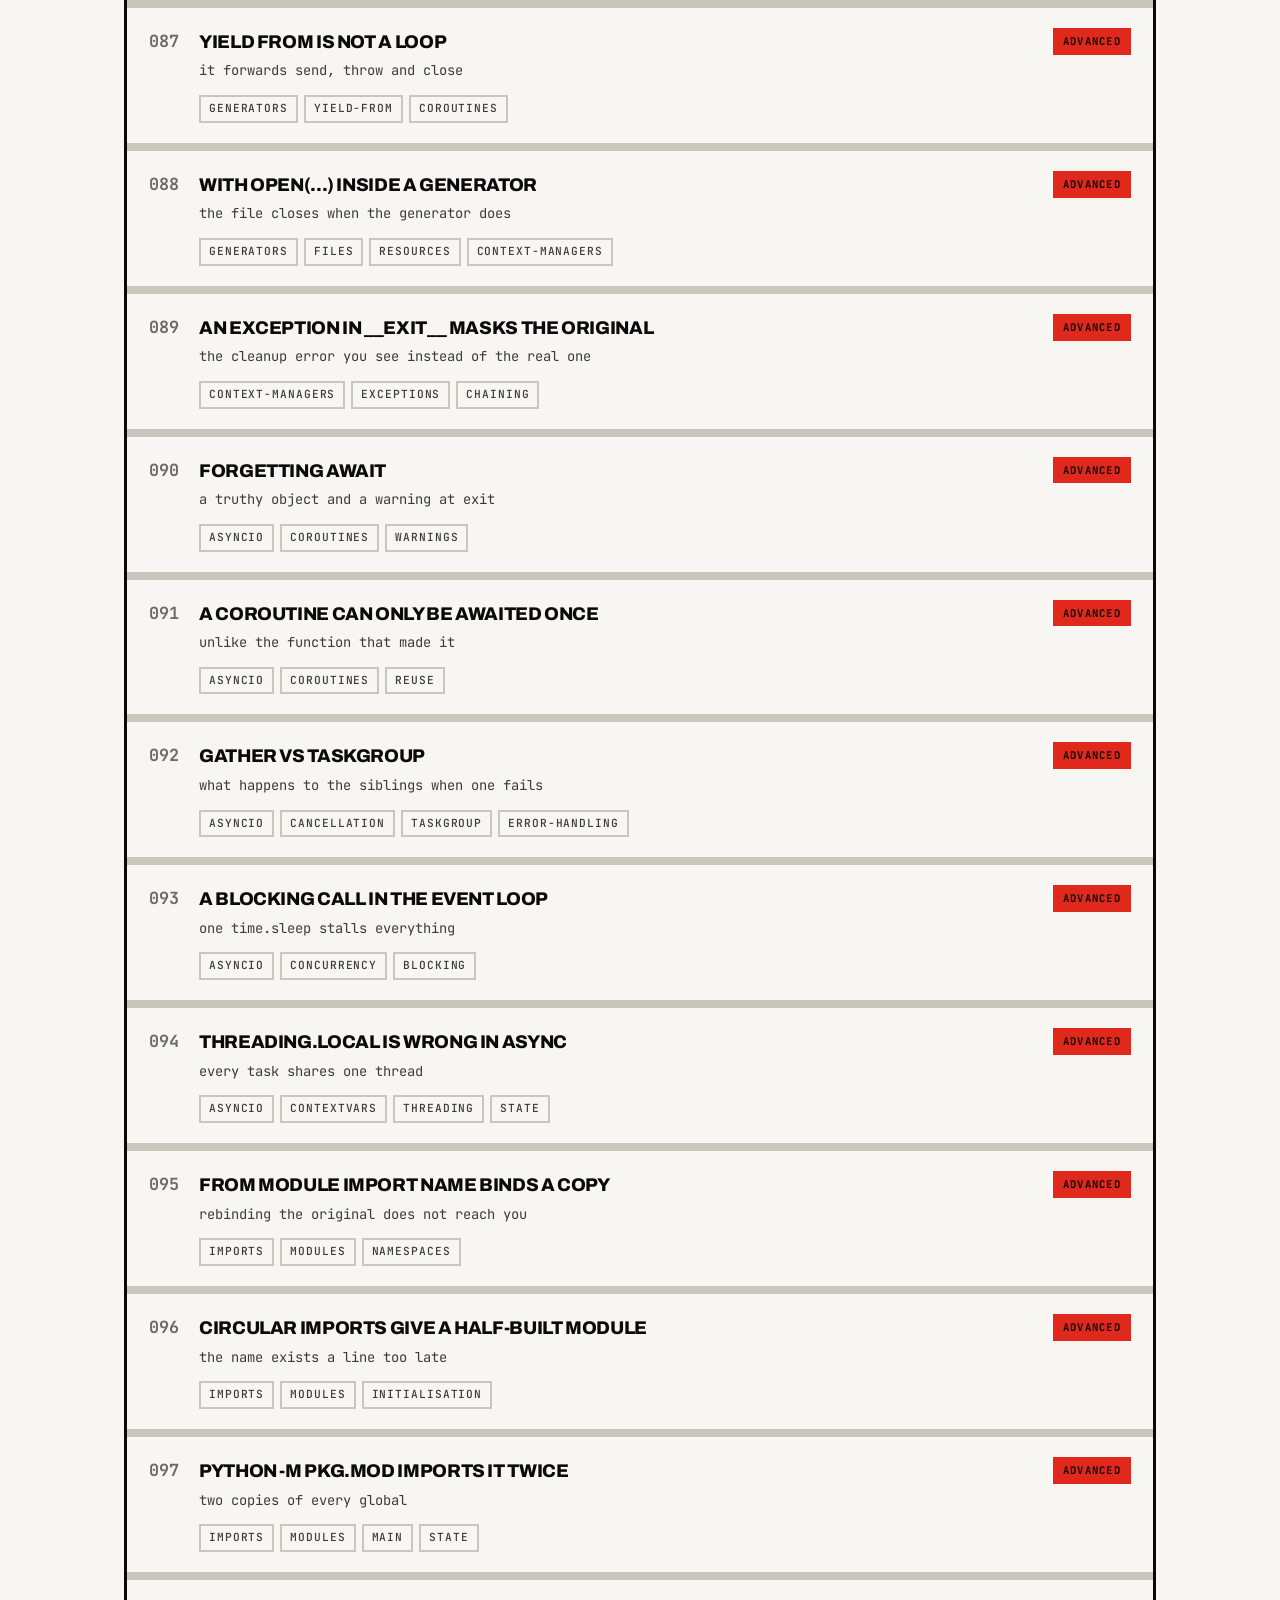
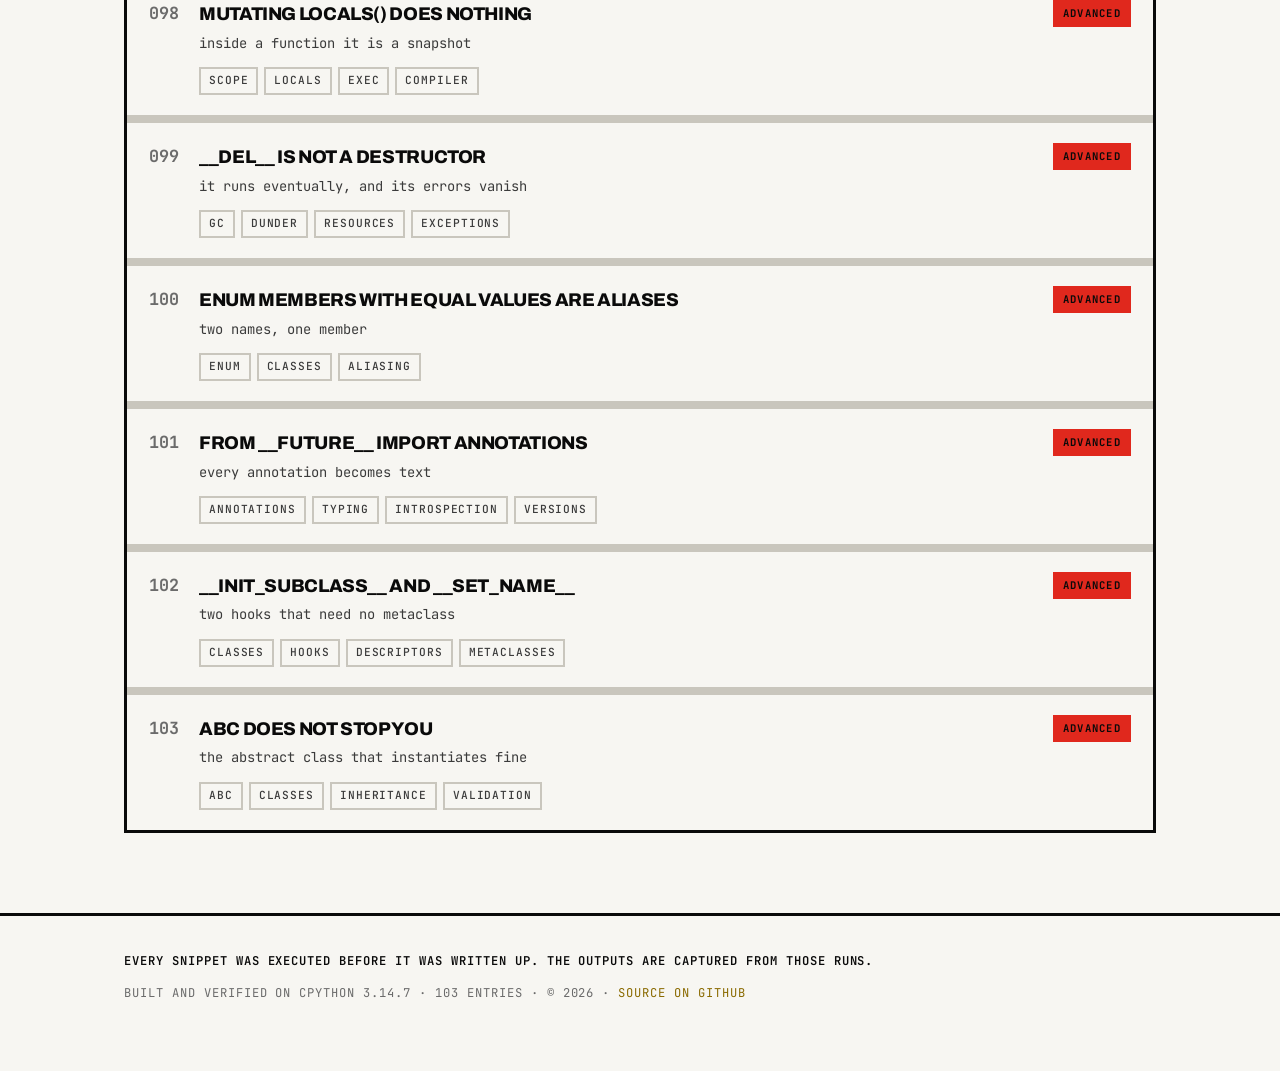
==== commit c161d95c: "remove non browse sections" ====
--- a/browse.html
+++ b/browse.html
@@ -9,7 +9,7 @@
 <link rel="preconnect" href="https://fonts.gstatic.com" crossorigin>
 <link href="https://fonts.googleapis.com/css2?family=Archivo:wght@400;500;600;700;800;900&family=JetBrains+Mono:wght@400;500;600;700&display=swap" rel="stylesheet">
 <script src="assets/js/theme.js?v=b51efe16"></script>
-<link rel="stylesheet" href="assets/css/style.css?v=7ae42de0">
+<link rel="stylesheet" href="assets/css/style.css?v=8a270932">
 </head>
 <body>
 
@@ -21,13 +21,6 @@
     </a>
     <nav class="nav">
       <a href="browse.html" class="active">Browse</a>
-      <a href="dsa.html">DSA</a>
-      <a href="deepdive.html">Deep Dive</a>
-      <a href="databases.html">Databases</a>
-      <a href="systemdesign.html">System Design</a>
-      <a href="lld.html">LLD</a>
-      <a href="prep.html">Prep</a>
-      <a href="search.html">Search</a>
       <a class="gh" data-repo-link href="#" target="_blank" rel="noopener">GitHub</a>
     </nav>
   </div>
@@ -80,7 +73,7 @@
 </footer>
 
 <script src="assets/js/data.js?v=7a298b1e"></script>
-<script src="assets/js/app.js?v=17e1f0fa"></script>
+<script src="assets/js/app.js?v=8a95777a"></script>
 <script src="assets/js/browse.js?v=3dd911e9"></script>
 </body>
 </html>
--- a/assets/css/style.css
+++ b/assets/css/style.css
@@ -1259,3 +1259,141 @@
 .badge.lvl-easy { background: var(--green); color: var(--ink); }
 .dd-meta { display: flex; flex-wrap: wrap; gap: 8px; align-items: center; margin: -4px 0 18px; }
 .nav a { padding: 0 14px; }
+
+/* ================= algorithm animations (assets/js/viz.js) ================= */
+.viz {
+  border: var(--bw) solid var(--line);
+  background: var(--bg);
+  margin: 0 0 28px;
+  outline: none;
+}
+.viz:focus-visible { box-shadow: 0 0 0 3px var(--accent); }
+.viz-tabs { display: flex; flex-wrap: wrap; border-bottom: var(--bw-thin) solid var(--line-2); }
+.viz-tab {
+  flex: 1 1 auto; display: flex; align-items: center; gap: 8px; justify-content: center;
+  padding: 11px 14px; cursor: pointer;
+  background: none; border: 0; border-right: var(--bw-thin) solid var(--line-2);
+  color: var(--text-dim); font-family: var(--mono); font-size: 0.72rem; font-weight: 700;
+  text-transform: uppercase; letter-spacing: 0.08em;
+}
+.viz-tab:last-child { border-right: 0; }
+.viz-tab:hover { background: var(--bg-2); color: var(--text); }
+.viz-tab[aria-selected="true"] { background: var(--accent); color: var(--ink); }
+.viz-tab-n {
+  display: inline-grid; place-items: center; width: 20px; height: 20px;
+  border: var(--bw-thin) solid currentColor; font-size: 0.66rem;
+}
+.viz-stage { padding: 18px 14px 6px; overflow-x: auto; }
+.viz-svg { display: block; margin: 0 auto; width: 100%; max-width: 560px; height: auto; }
+
+/* cells */
+.vz-cell rect {
+  fill: var(--bg-2); stroke: var(--line-2); stroke-width: 2;
+  transition: fill .35s ease, stroke .35s ease;
+}
+.vz-txt {
+  font-family: var(--mono); font-size: 19px; font-weight: 700; fill: var(--text);
+  transition: fill .35s ease; pointer-events: none;
+}
+.vz-cell.empty rect { fill: transparent; stroke-dasharray: 4 4; }
+.vz-cell.base rect { fill: color-mix(in srgb, var(--green) 28%, var(--bg)); stroke: var(--green); }
+.vz-cell.done rect { fill: var(--bg-2); stroke: var(--text-faint); }
+.vz-cell.dim rect { fill: transparent; stroke: var(--line-2); }
+.vz-txt.dim { fill: var(--text-faint); }
+.vz-cell.src rect { fill: color-mix(in srgb, var(--accent) 22%, var(--bg)); stroke: var(--accent); stroke-width: 3; }
+.vz-cell.cur rect { fill: var(--accent); stroke: var(--line); stroke-width: 3; }
+.vz-txt.cur { fill: var(--ink); }
+.vz-cell.path rect { fill: color-mix(in srgb, var(--accent) 45%, var(--bg)); stroke: var(--accent); }
+.vz-cell.start rect { fill: var(--green); stroke: var(--line); }
+.vz-cell.goal rect { fill: var(--red); stroke: var(--line); }
+.vz-txt.start, .vz-txt.goal { fill: var(--ink); }
+.vz-cell.answer rect { fill: var(--green); stroke: var(--line); stroke-width: 3; }
+.vz-txt.answer { fill: var(--ink); }
+.vz-cell.stack rect { fill: transparent; stroke: var(--accent); stroke-width: 3; stroke-dasharray: 6 4; }
+.vz-cell.heat1 rect { fill: color-mix(in srgb, var(--red) 14%, var(--bg)); }
+.vz-cell.heat2 rect { fill: color-mix(in srgb, var(--red) 32%, var(--bg)); }
+.vz-cell.heat3 rect { fill: color-mix(in srgb, var(--red) 50%, var(--bg)); }
+.vz-cell.heat4 rect { fill: color-mix(in srgb, var(--red) 68%, var(--bg)); }
+.vz-cell.heat5 rect { fill: color-mix(in srgb, var(--red) 86%, var(--bg)); }
+.vz-txt.vz-changed { animation: vz-pop .45s ease; transform-box: fill-box; transform-origin: center; }
+@keyframes vz-pop { 0% { transform: scale(.4); opacity: 0; } 60% { transform: scale(1.25); } 100% { transform: scale(1); opacity: 1; } }
+.vz-label { font-family: var(--mono); font-size: 14px; font-weight: 700; fill: var(--text-dim); }
+.vz-index { font-family: var(--mono); font-size: 11px; fill: var(--text-faint); }
+.vz-arrow { stroke: var(--accent-fg); stroke-width: 3.5; animation: vz-fade .35s ease; }
+.vz-head { fill: var(--accent-fg); }
+.vz-path { fill: none; stroke: var(--accent-fg); stroke-width: 5; opacity: .9; stroke-linecap: round; stroke-linejoin: round;
+           stroke-dasharray: 1000; stroke-dashoffset: 1000; animation: vz-draw 1s ease forwards; }
+@keyframes vz-fade { from { opacity: 0; } to { opacity: 1; } }
+@keyframes vz-draw { to { stroke-dashoffset: 0; } }
+
+/* legend, formula, caption, controls */
+.viz-legend { display: flex; flex-wrap: wrap; gap: 6px 16px; justify-content: center; padding: 4px 14px 10px;
+              font-family: var(--mono); font-size: 0.7rem; color: var(--text-faint); }
+.viz-key { display: inline-flex; align-items: center; gap: 6px; }
+.vz-swatch { display: inline-block; width: 14px; height: 14px; border: 2px solid var(--line-2); background: var(--bg-2); }
+.vz-swatch.base { background: color-mix(in srgb, var(--green) 28%, var(--bg)); border-color: var(--green); }
+.vz-swatch.cur { background: var(--accent); border-color: var(--line); }
+.vz-swatch.src { background: color-mix(in srgb, var(--accent) 22%, var(--bg)); border-color: var(--accent); }
+.vz-swatch.done { border-color: var(--text-faint); }
+.vz-swatch.dim { background: transparent; }
+.vz-swatch.path { background: color-mix(in srgb, var(--accent) 45%, var(--bg)); border-color: var(--accent); }
+.vz-swatch.start { background: var(--green); }
+.vz-swatch.goal { background: var(--red); }
+.vz-swatch.answer { background: var(--green); border-color: var(--line); }
+.vz-swatch.stack { background: transparent; border: 2px dashed var(--accent); }
+.vz-swatch.heat1 { background: color-mix(in srgb, var(--red) 14%, var(--bg)); }
+.vz-swatch.heat2 { background: color-mix(in srgb, var(--red) 32%, var(--bg)); }
+.vz-swatch.heat3 { background: color-mix(in srgb, var(--red) 50%, var(--bg)); }
+.vz-swatch.heat4 { background: color-mix(in srgb, var(--red) 68%, var(--bg)); }
+.vz-swatch.heat5 { background: color-mix(in srgb, var(--red) 86%, var(--bg)); }
+.viz-formula {
+  margin: 0 14px; padding: 10px 14px; min-height: 1em;
+  font-family: var(--mono); font-size: 0.92rem; font-weight: 700; white-space: pre-wrap;
+  background: var(--bg-code); border-left: 6px solid var(--accent); color: var(--text);
+}
+.viz-caption { margin: 12px 14px 14px; min-height: 3.2em; color: var(--text-dim); line-height: 1.6; }
+.viz-controls {
+  display: flex; align-items: center; gap: 8px; flex-wrap: wrap;
+  padding: 10px 14px; border-top: var(--bw-thin) solid var(--line-2); background: var(--bg-2);
+}
+.viz-btn {
+  min-width: 40px; height: 36px; padding: 0 10px; cursor: pointer;
+  background: var(--bg); color: var(--text); border: var(--bw-thin) solid var(--line-2);
+  font-size: 0.85rem;
+}
+.viz-btn:hover { border-color: var(--line); }
+.viz-play { background: var(--accent); color: var(--ink); border-color: var(--line); min-width: 52px; }
+.viz-next-chapter { background: var(--green); color: var(--ink); border-color: var(--line); }
+.viz-scrub { flex: 1; min-width: 120px; accent-color: var(--accent); }
+.viz-count { font-family: var(--mono); font-size: 0.74rem; color: var(--text-faint); min-width: 92px; text-align: right; }
+.viz-speed { height: 36px; background: var(--bg); color: var(--text); border: var(--bw-thin) solid var(--line-2);
+             font-family: var(--mono); font-size: 0.76rem; }
+.viz-intro { color: var(--text-dim); }
+@media (max-width: 620px) {
+  .viz-tab { flex-basis: 50%; font-size: 0.64rem; padding: 9px 8px; }
+  .viz-tab:nth-child(2n) { border-right: 0; }
+  .viz-count { min-width: 0; }
+}
+@media (prefers-reduced-motion: reduce) {
+  .vz-cell rect, .vz-txt { transition: none; }
+  .vz-txt.vz-changed, .vz-arrow, .vz-path { animation: none; stroke-dashoffset: 0; }
+}
+.viz-reveal > summary .viz-spoiler { font-weight: 400; color: var(--text-faint); text-transform: none; letter-spacing: 0; }
+.viz-reveal .reveal-inner { padding-top: 16px; }
+/* viz: extra cell kinds, long values, named axes */
+.vz-txt.vz-sm { font-size: 15px; }
+.vz-txt.vz-xs { font-size: 12px; }
+.vz-index.vz-named { font-size: 15px; font-weight: 700; fill: var(--text-dim); }
+.vz-cell.none rect { fill: none; stroke: none; }
+.vz-cell.wall rect { fill: var(--text-faint); stroke: var(--line); }
+.vz-txt.wall { fill: var(--bg); }
+.vz-cell.yes rect { fill: color-mix(in srgb, var(--green) 40%, var(--bg)); stroke: var(--green); }
+.vz-cell.no rect { fill: transparent; stroke: var(--line-2); }
+.vz-txt.no { fill: var(--text-faint); }
+.vz-cell.chosen rect { fill: color-mix(in srgb, var(--green) 55%, var(--bg)); stroke: var(--green); stroke-width: 3; }
+.vz-arrow.vz-curve { fill: none; }
+.vz-swatch.wall { background: var(--text-faint); }
+.vz-swatch.yes { background: color-mix(in srgb, var(--green) 40%, var(--bg)); border-color: var(--green); }
+.vz-swatch.no { background: transparent; }
+.vz-swatch.chosen { background: color-mix(in srgb, var(--green) 55%, var(--bg)); border-color: var(--green); }
+.viz-loading { font-family: var(--mono); font-size: 0.8rem; color: var(--text-faint); padding: 24px 0; text-align: center; }
